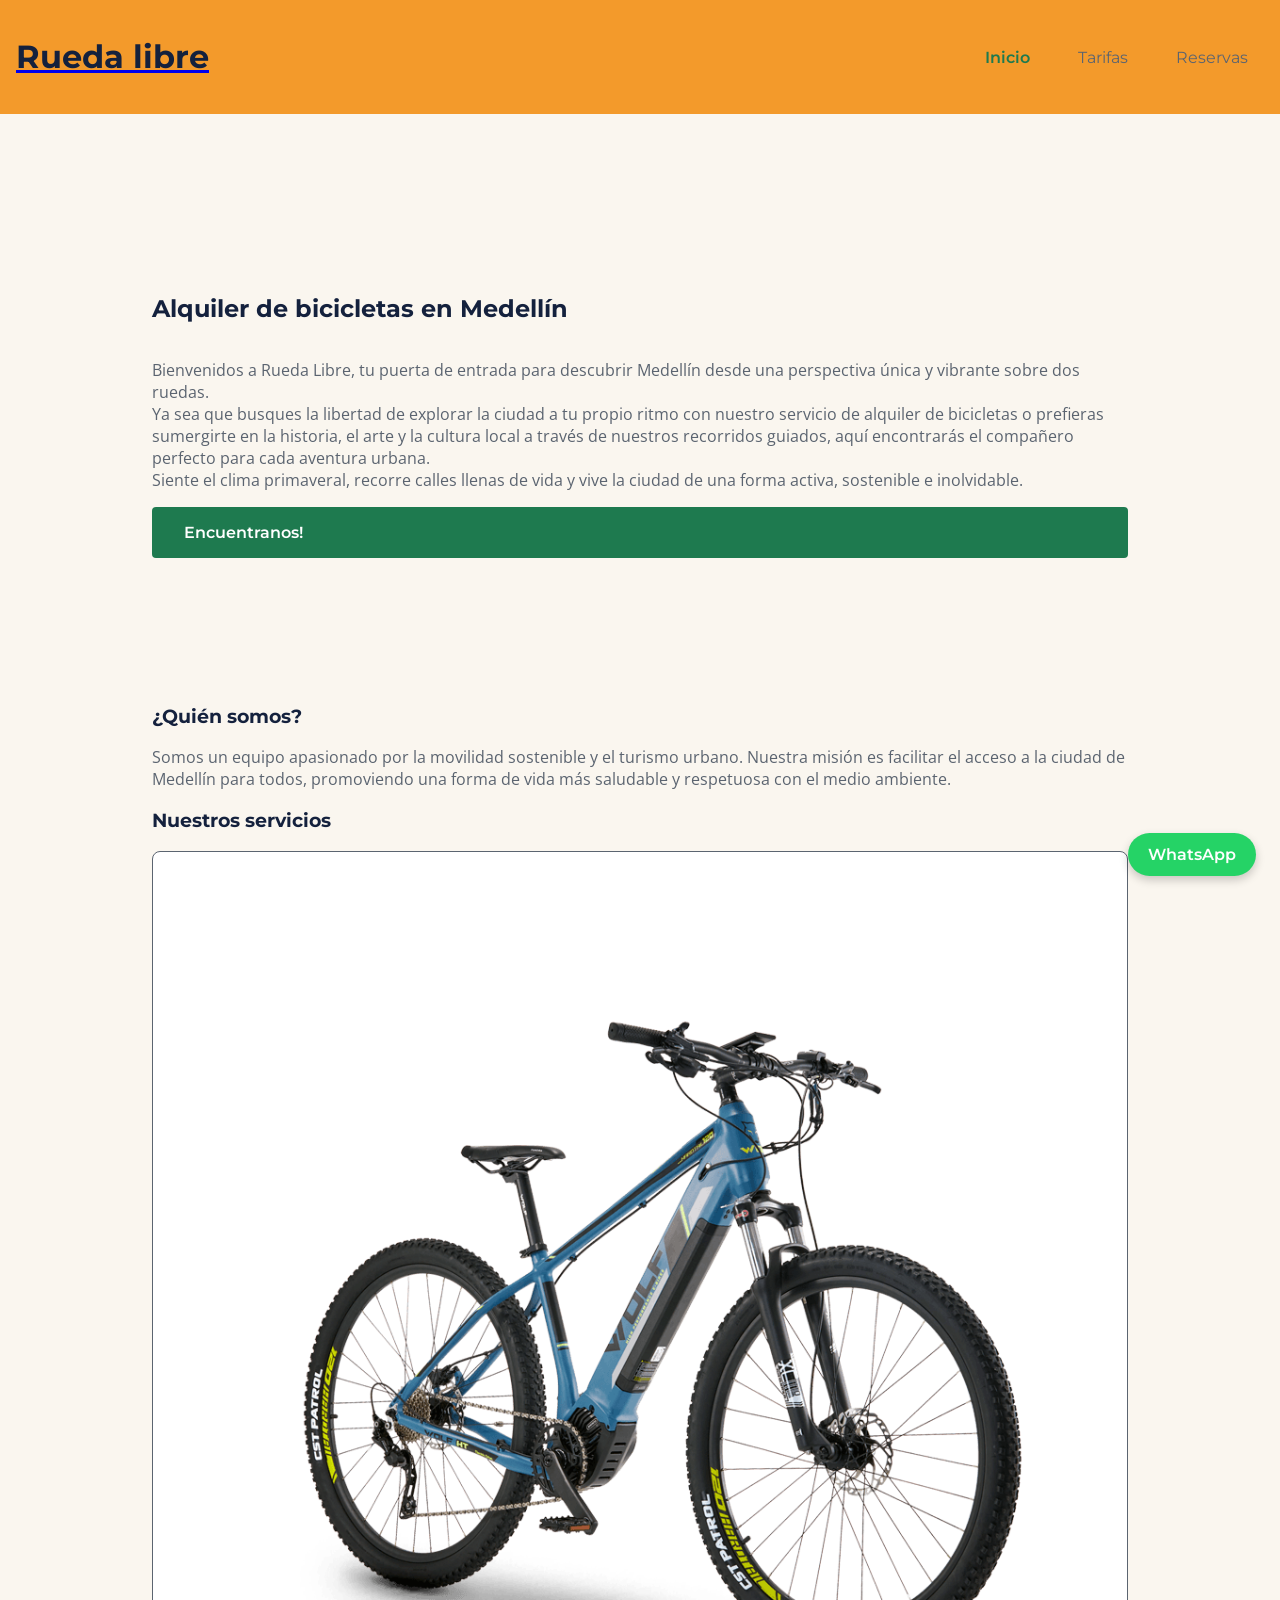
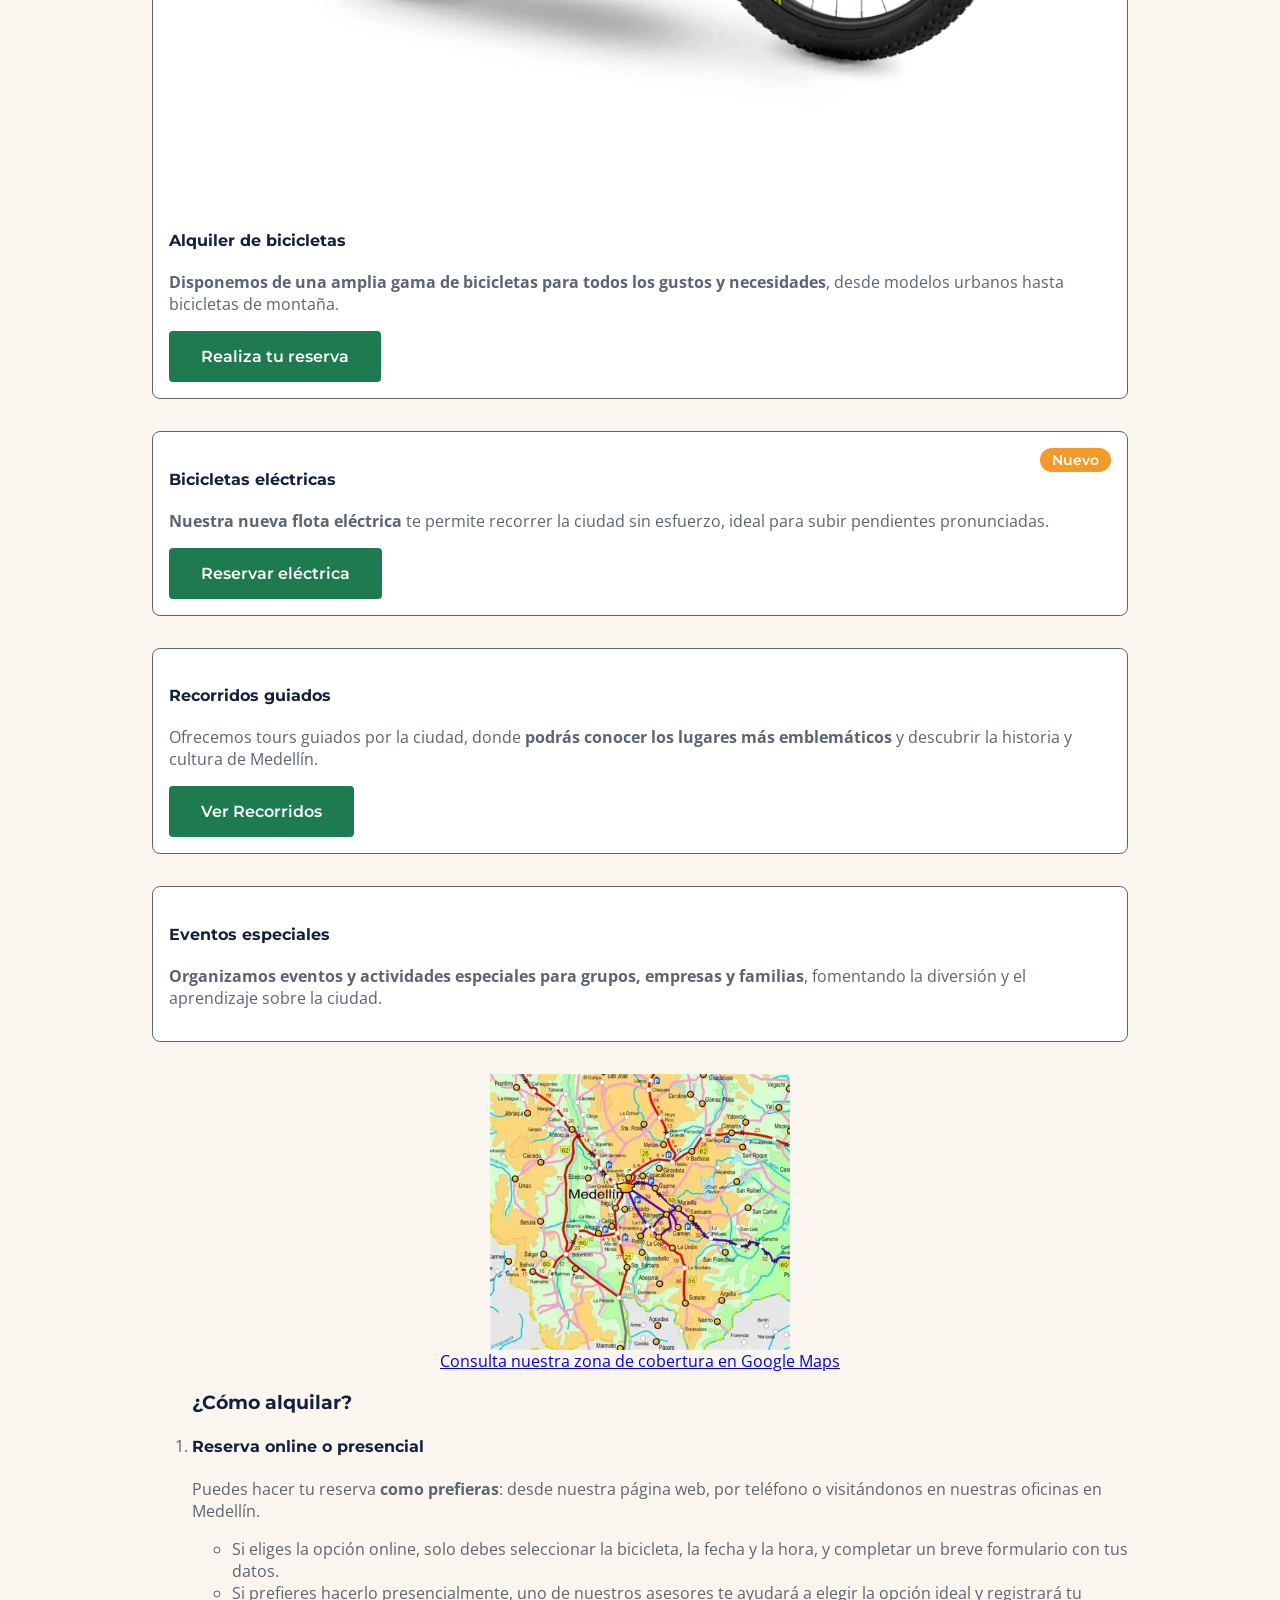
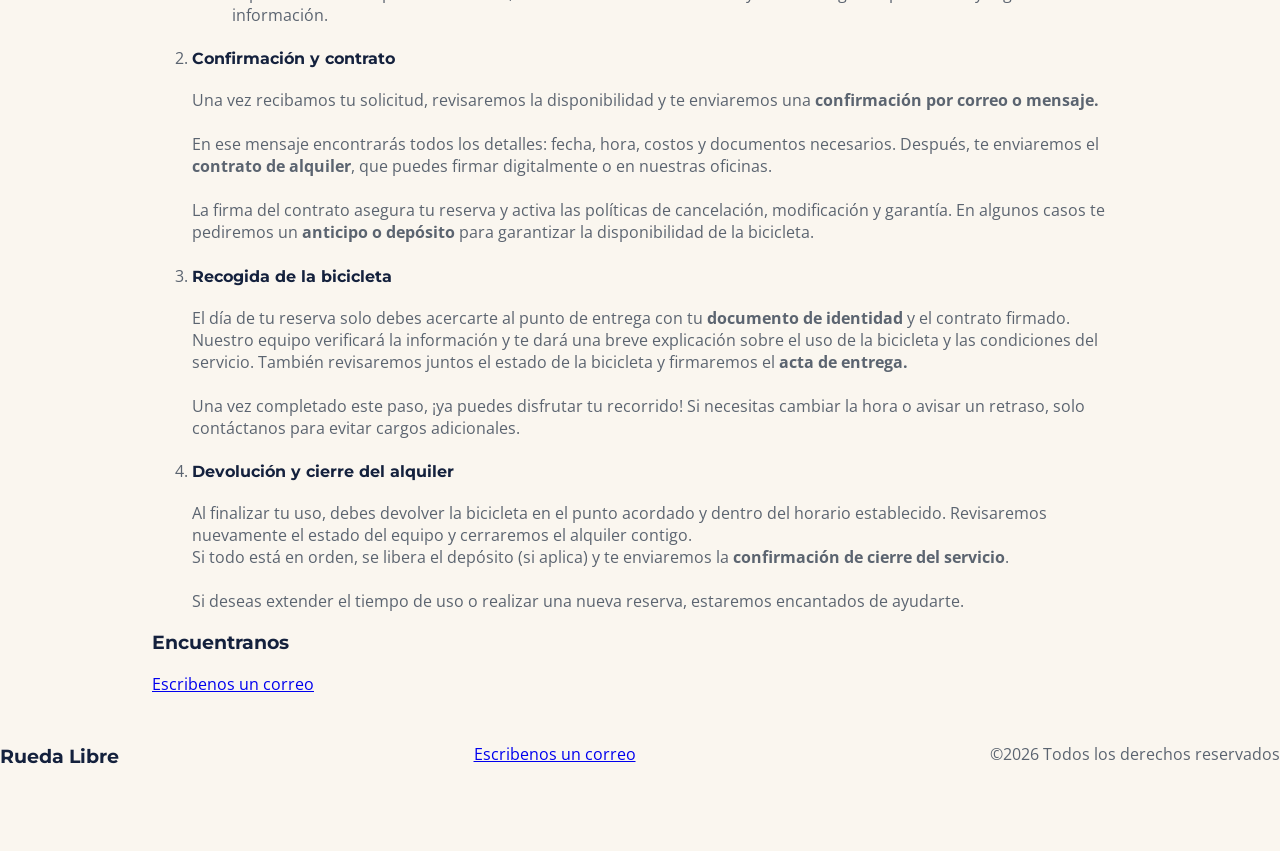
==== index.html @ f5201278 "Actualizaciones dia 1 semana 2" ====
<!DOCTYPE html>
<html lang="es">
<head>
    <meta charset="UTF-8">
    <meta name="viewport" content="width=device-width, initial-scale=1.0">
    <meta name="description" content="Alquiler de bicicletas y recorridos guiados por la ciudad de Medellín">
    <title>Rueda Libre | Alquiler de bicicletas en Medellín</title>
    <link rel="preconnect" href="https://fonts.googleapis.com">
    <link rel="preconnect" href="https://fonts.gstatic.com" crossorigin>
    <link href="https://fonts.googleapis.com/css2?family=Montserrat:ital,wght@0,100..900;1,100..900&family=Open+Sans:ital,wght@0,300..800;1,300..800&family=Roboto:ital,wght@0,100..900;1,100..900&display=swap" rel="stylesheet">   
    <link rel="stylesheet" href="css/styles.css">
</head>

<body>
    <header>
        <a href="index.html">
        <h1 class="titulo">Rueda libre</h1>
        </a>
        <nav>
            <ul id="menu">
                <li><a href="index.html" class="activo">Inicio</a></li>
                <li><a href=".\paginas\tarifas.html">Tarifas</a></li>
                <li><a href=".\paginas\reservas.html">Reservas</a></li>
            </ul>
        </nav>
        
    </header>

    <main>
        <section class="portada-inicio">
            
            <h2>Alquiler de bicicletas en Medellín</h2>
            
            <p>Bienvenidos a Rueda Libre, tu puerta de entrada para descubrir Medellín desde una perspectiva única y vibrante sobre dos ruedas. <br>Ya sea que busques la libertad de explorar la ciudad a tu propio ritmo con nuestro servicio de alquiler de bicicletas o prefieras sumergirte en la historia, el arte y la cultura local a través de nuestros recorridos guiados, aquí encontrarás el compañero perfecto para cada aventura urbana. <br> Siente el clima primaveral, recorre calles llenas de vida y vive la ciudad de una forma activa, sostenible e inolvidable.</p>
            
            <a href="#encuentranos" class="btn-accion">Encuentranos!</a>
        </section>
        
        <h3>¿Quién somos?</h3>
        <p>Somos un equipo apasionado por la movilidad sostenible y el turismo urbano. Nuestra misión es facilitar el acceso a la ciudad de Medellín para todos, promoviendo una forma de vida más saludable y respetuosa con el medio ambiente.</p>

        <section>
            <h3>Nuestros servicios</h3>        
            
            <div class="contenedor-servicios">
                <article class="tarjeta-servicio">
                    <img src=".\img\bicicleta.png" alt="Bicicleta urbana de Rueda Libre para alquiler">
                    <h4>Alquiler de bicicletas</h4>
                    <p><strong>Disponemos de una amplia gama de bicicletas para todos los gustos y necesidades</strong>, desde modelos urbanos hasta bicicletas de montaña.</p>
                    <a href="\paginas\reservas.html" class="btn-accion">Realiza tu reserva</a>
                </article>

                <article class="tarjeta-servicio">
                    <span class="etiqueta-nuevo">Nuevo</span>
                    <h4>Bicicletas eléctricas</h4>
                    <p><strong>Nuestra nueva flota eléctrica</strong> te permite recorrer la ciudad sin esfuerzo, ideal para subir pendientes pronunciadas.</p>
                    <a href="paginas/reservas.html" class="btn-accion">Reservar eléctrica</a>
                </article>

                <article class="tarjeta-servicio">
                    <h4>Recorridos guiados</h4>
                    <p>Ofrecemos tours guiados por la ciudad, donde <strong>podrás conocer los lugares más emblemáticos</strong> y descubrir la historia y cultura de Medellín.</p>
                    <a href=".\paginas\tarifas.html#recorridos" class="btn-accion">Ver Recorridos</a>
                </article>

                <article class="tarjeta-servicio">
                    <h4>Eventos especiales</h4>
                    <p><strong>Organizamos eventos y actividades especiales para grupos, empresas y familias</strong>, fomentando la diversión y el aprendizaje sobre la ciudad.</p>
                </article>
            </div>
        </section>

        <img src=".\img\OIP.webp" alt="Mapa de ruta de los recorridos en bicicleta por Medellín" style="display: block; margin: 0 auto; width: 300px;">
        
        <aside>
            <a href="https://www.google.com/maps/@6.2470823,-75.5644168,12.75z?entry=ttu&g_ep=EgoyMDI2MTAxOC4wIKXMDSoASAFQAw%3D%3D" style="display: block; width: fit-content; margin: 0 auto;" target="_blank">Consulta nuestra zona de cobertura en Google Maps</a>
        </aside>

        <ol>
            <article>
                <h3>¿Cómo alquilar?</h3>
                <li>
                    <h4>Reserva online o presencial</h4>
                    <p>Puedes hacer tu reserva <strong>como prefieras</strong>: desde nuestra página web, por teléfono o visitándonos en nuestras oficinas en Medellín.</p>
                    <ul>
                        <li>Si eliges la opción online, solo debes seleccionar la bicicleta, la fecha y la hora, y completar un breve formulario con tus datos.</li>
                        <li>Si prefieres hacerlo presencialmente, uno de nuestros asesores te ayudará a elegir la opción ideal y registrará tu información.</li>
                    </ul>
                </li>
                
                <li>
                    <h4>Confirmación y contrato</h4>
                    <p>Una vez recibamos tu solicitud, revisaremos la disponibilidad y te enviaremos una <strong>confirmación por correo o mensaje.</strong><br><br>
                    En ese mensaje encontrarás todos los detalles: fecha, hora, costos y documentos necesarios.
                    Después, te enviaremos el <strong>contrato de alquiler</strong>, que puedes firmar digitalmente o en nuestras oficinas.<br><br>
                    La firma del contrato asegura tu reserva y activa las políticas de cancelación, modificación y garantía. En algunos casos te pediremos un <strong>anticipo o depósito</strong> para garantizar la disponibilidad de la bicicleta.</p>
                </li>
                
                <li>
                    <h4>Recogida de la bicicleta</h4>
                    <p>El día de tu reserva solo debes acercarte al punto de entrega con tu <strong>documento de identidad</strong> y el contrato firmado. <br>
                    Nuestro equipo verificará la información y te dará una breve explicación sobre el uso de la bicicleta y las condiciones del servicio.
                    También revisaremos juntos el estado de la bicicleta y firmaremos el <strong>acta de entrega.</strong> <br> <br>
                    Una vez completado este paso, ¡ya puedes disfrutar tu recorrido!
                    Si necesitas cambiar la hora o avisar un retraso, solo contáctanos para evitar cargos adicionales.</p>
                </li>
                
                <li>
                    <h4>Devolución y cierre del alquiler</h4>
                    <p>Al finalizar tu uso, debes devolver la bicicleta en el punto acordado y dentro del horario establecido.
                    Revisaremos nuevamente el estado del equipo y cerraremos el alquiler contigo. <br>
                    Si todo está en orden, se libera el depósito (si aplica) y te enviaremos la <strong>confirmación de cierre del servicio</strong>. <br> <br>
                    Si deseas extender el tiempo de uso o realizar una nueva reserva, estaremos encantados de ayudarte.</p>
                </li>
            </article>
        </ol>

        <h3 id="encuentranos">Encuentranos</h3>
        <a href="mailto:proyectosriwi@gmail.com">Escribenos un correo</a>
    </main>

    <footer>
        <h3>Rueda Libre</h3>
        <p><a href="mailto:proyectosriwi@gmail.com">Escribenos un correo</a></p>
        <p>&copy2026 Todos los derechos reservados</p>
    </footer>

    
    <a href="https://wa.me/573000000000" class="flotante-whatsapp" target="_blank" rel="noopener noreferrer">WhatsApp</a>
</body>
</html>
---- css/styles.css ----
@import url('https://fonts.googleapis.com/css2?family=Montserrat:ital,wght@0,100..900;1,100..900&family=Open+Sans:ital,wght@0,300..800;1,300..800&family=Roboto:ital,wght@0,100..900;1,100..900&display=swap');

*,
*::before,
*::after {
  box-sizing: border-box;
}

:root {
  --color-crema: #FAF6EF;
  --color-azul-noche: #14213D;
  --color-gris-asfalto: #5B6470;
  --color-verde-ruta: #1E7A4F;
  --color-blanco: #FFFFFF;
  --color-naranja-pedal: #F39A2B;
  --font-titulos: 'Montserrat', sans-serif;
  --font-texto: 'Open Sans', sans-serif;
  --font-alternativa: 'Roboto', sans-serif;
  --espaciado-sm: 0.5rem;
  --espaciado-md: 1rem;
  --espaciado-lg: 2rem;
}

body {
  font-family: var(--font-texto);
  color: var(--color-gris-asfalto);
  background-color: var(--color-crema);
  margin: 0;
  padding: 0;
  position: relative;
  padding-bottom: 4rem;
}

header {
  display: flex;
  flex-direction: row;
  align-items: center;
  justify-content: space-between;
  background-color: var(--color-naranja-pedal);
  padding: var(--espaciado-md);
}

.titulo{
  text-decoration: none;
}

header img {
  display: block;
  margin: var(--espaciado-md) auto 0 auto;
  width: 300px;
  max-width: 100%;
  height: auto;
}

h1, h2, h3, h4, h5, h6 {
  font-family: var(--font-titulos);
  color: var(--color-azul-noche);
}

#menu {
  list-style: none;
  display: flex;
  gap: var(--espaciado-md);
  padding: 0;
  margin: 0;
  justify-content: space-between;
  flex-wrap: wrap;
}

#menu a { 
  color: var(--color-gris-asfalto); 
  text-decoration: none;
  font-family: var(--font-titulos);
  padding: var(--espaciado-sm) var(--espaciado-md);
  transition: background-color 0.3s ease, color 0.3s ease;
}

#menu a.activo { 
  color: var(--color-verde-ruta); 
  font-weight: 600; 
}

#menu a:hover,
#menu a:focus {
  color: var(--color-azul-noche);
  background-color: var(--color-crema);
  outline: none;
  border-radius: 4px;
}

main {
  max-width: 65rem;
  margin: 0 auto;
  padding: var(--espaciado-lg);
  min-height: 80vh;
}

.portada-inicio {
  min-height: 60vh;
  display: flex;
  flex-direction: column;
  justify-content: center;
}

.tarjeta-servicio {
  background-color: var(--color-blanco);
  border: 1px solid var(--color-gris-asfalto);
  border-radius: 8px;
  padding: var(--espaciado-md);
  margin-bottom: var(--espaciado-lg);
  position: relative;
}

.tarjeta-servicio img {
  width: 100%;
  height: auto;
  display: block;
  border-radius: 4px;
  margin-bottom: var(--espaciado-sm);
}

.etiqueta-nuevo {
  position: absolute;
  top: 1rem;
  right: 1rem;
  background-color: var(--color-naranja-pedal);
  color: var(--color-blanco);
  font-family: var(--font-titulos);
  font-size: 0.85rem;
  font-weight: 600;
  padding: 0.25rem 0.75rem;
  border-radius: 20px;
}

table {
  width: 100%;
  border-collapse: collapse;
  margin-bottom: var(--espaciado-lg);
  background-color: var(--color-blanco);
}

th, td {
  padding: var(--espaciado-md);
  border: 1px solid var(--color-gris-asfalto);
  text-align: left;
}

th {
  background-color: var(--color-azul-noche);
  color: var(--color-blanco);
  font-family: var(--font-titulos);
}

form {
  background-color: var(--color-blanco);
  padding: var(--espaciado-lg);
  border-radius: 8px;
  border: 1px solid var(--color-gris-asfalto);
  max-width: 45rem;
  margin: 0 auto var(--espaciado-lg) auto;
}

fieldset {
  border: 1px solid var(--color-gris-asfalto);
  border-radius: 6px;
  padding: var(--espaciado-md);
  margin-bottom: var(--espaciado-md);
}

legend {
  font-family: var(--font-titulos);
  font-weight: 600;
  color: var(--color-azul-noche);
  padding: 0 var(--espaciado-sm);
}

label {
  display: block;
  margin-bottom: var(--espaciado-sm);
  font-weight: 600;
  color: var(--color-azul-noche);
}

input[type="text"],
input[type="number"],
input[type="email"],
input[type="tel"],
input[type="date"],
select,
textarea {
  display: block;
  width: 100%;
  padding: var(--espaciado-sm);
  margin-bottom: var(--espaciado-md);
  border: 1px solid var(--color-gris-asfalto);
  border-radius: 4px;
  font-family: var(--font-texto);
}

input[type="checkbox"] {
  display: inline-block;
  margin-right: var(--espaciado-sm);
}

.btn-accion,
button[type="submit"] {
  display: inline-block;
  background-color: var(--color-verde-ruta);
  color: var(--color-blanco);
  font-family: var(--font-titulos);
  font-weight: 600;
  padding: var(--espaciado-md) var(--espaciado-lg);
  text-decoration: none;
  border-radius: 4px;
  border: none;
  cursor: pointer;
  transition: background-color 0.3s ease;
}

.btn-accion:hover,
.btn-accion:focus,
button[type="submit"]:hover,
button[type="submit"]:focus {
  background-color: var(--color-azul-noche);
  color: var(--color-blanco);
  outline: none;
}

input:focus,
textarea:focus,
select:focus {
  outline: 3px solid var(--color-verde-ruta);
  outline-offset: 2px;
}

.flotante-whatsapp {
  position: fixed;
  bottom: 1.5rem;
  right: 1.5rem;
  background-color: #25D366;
  color: var(--color-blanco);
  font-family: var(--font-titulos);
  font-weight: 600;
  padding: 0.75rem 1.25rem;
  border-radius: 50px;
  text-decoration: none;
  box-shadow: 0 4px 10px rgba(0, 0, 0, 0.2);
  z-index: 1000;
  transition: background-color 0.3s ease;
}

.flotante-whatsapp:hover,
.flotante-whatsapp:focus {
  background-color: #1EBE5D;
  outline: 3px solid var(--color-azul-noche);
  outline-offset: 2px;
}
footer {
  display: flex;
  justify-content: space-between;
  align-items: flex-start;
}
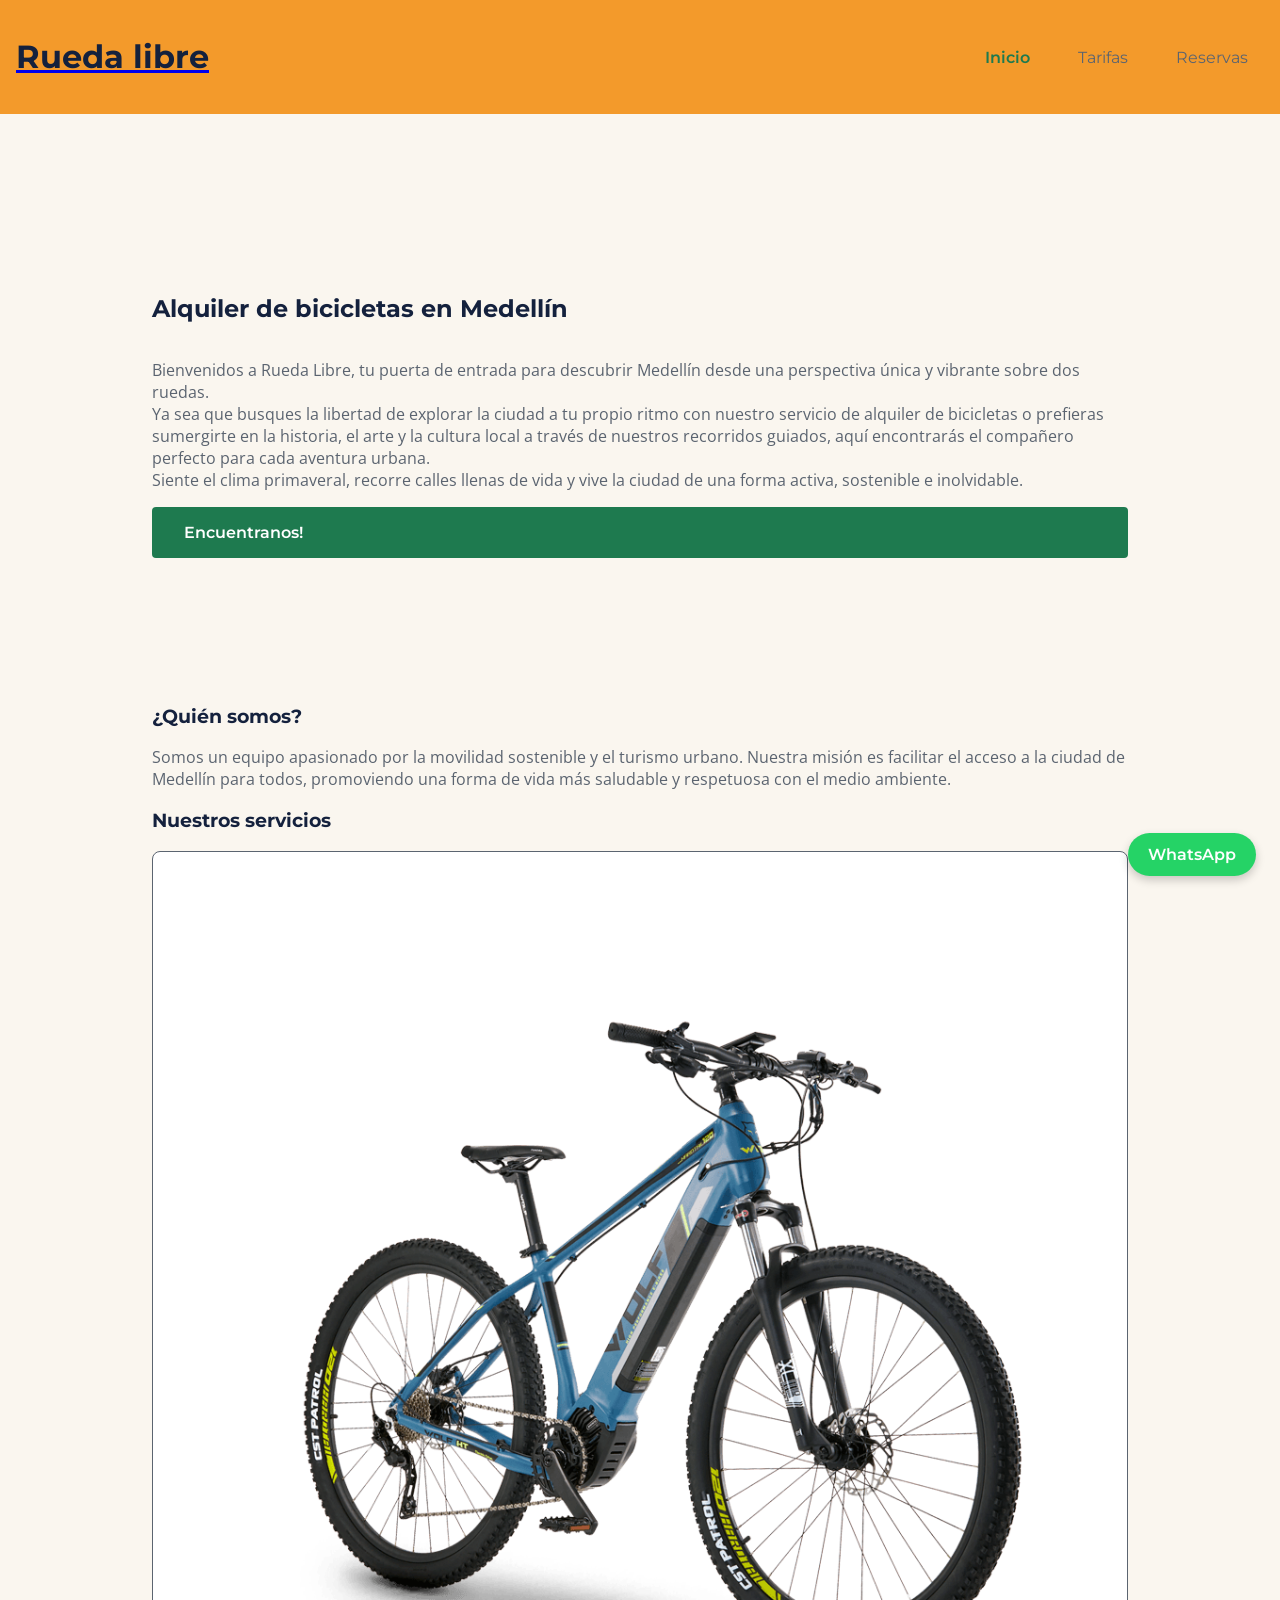
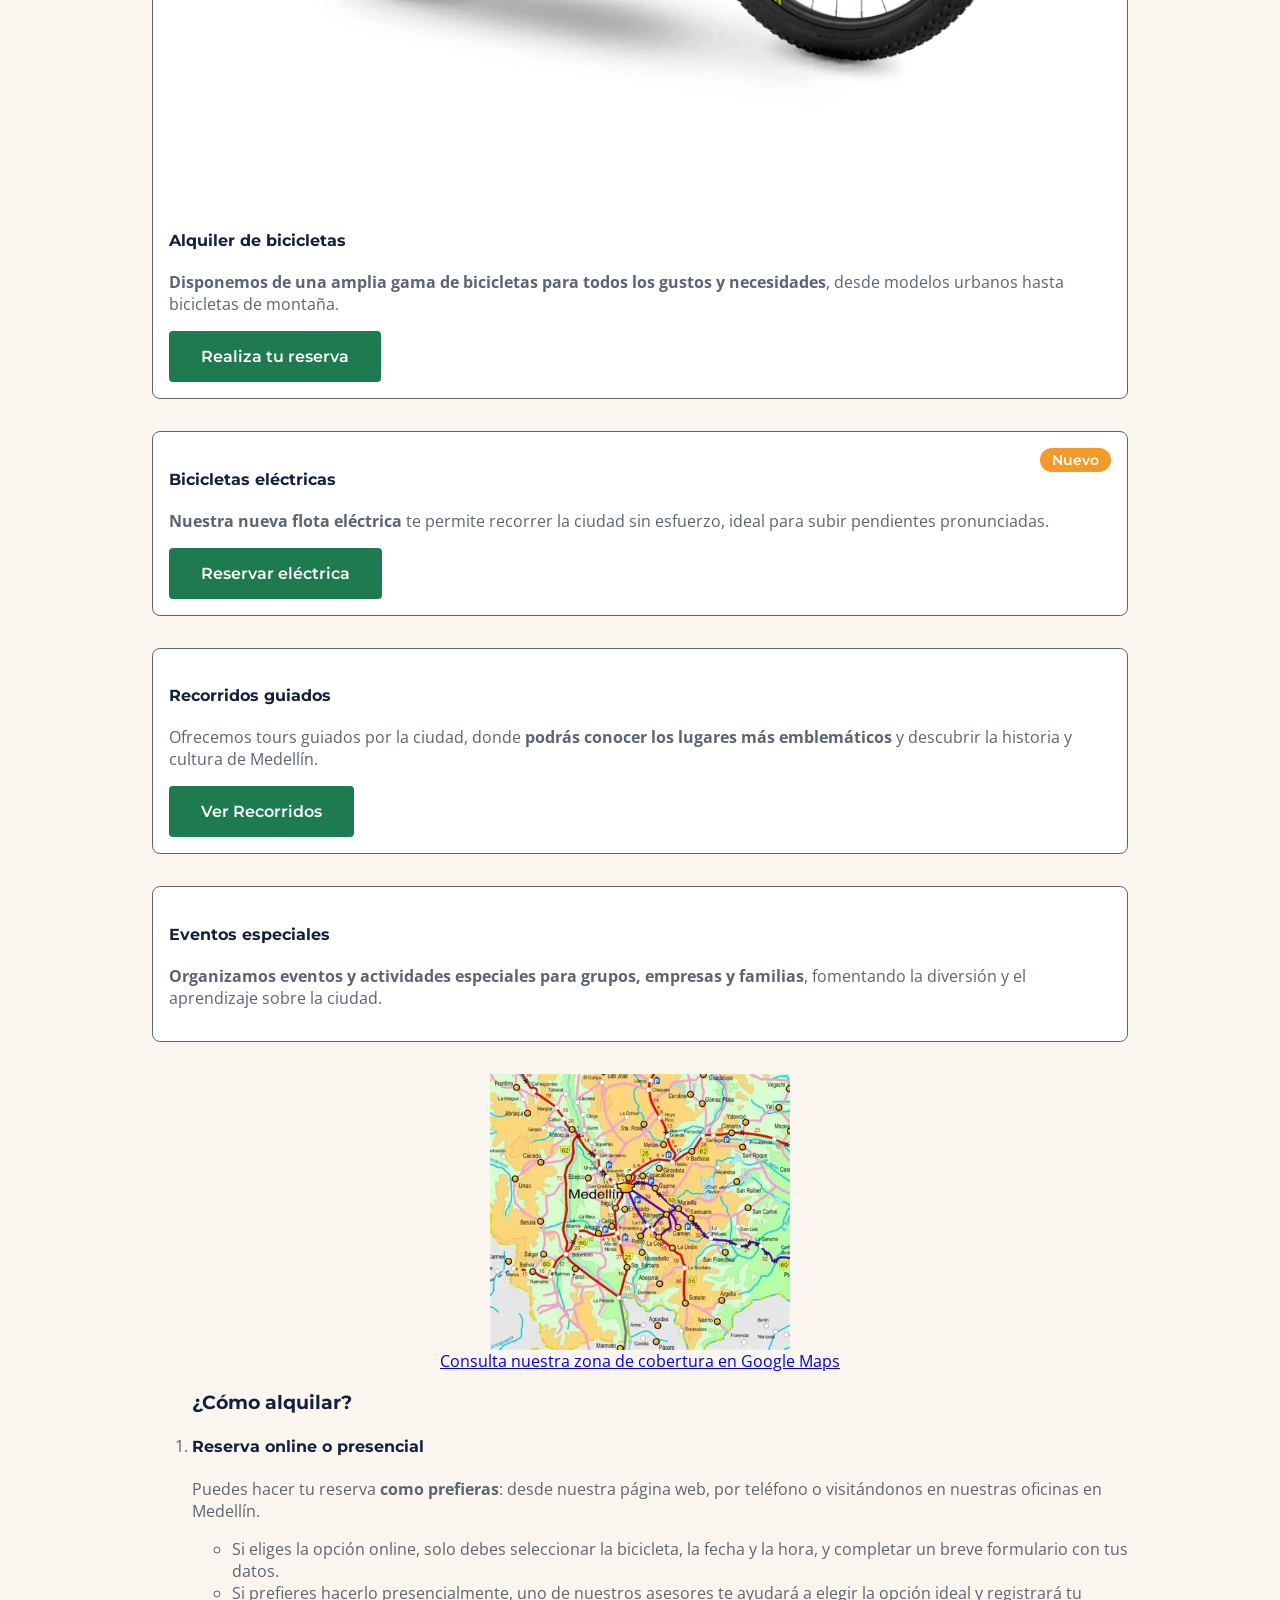
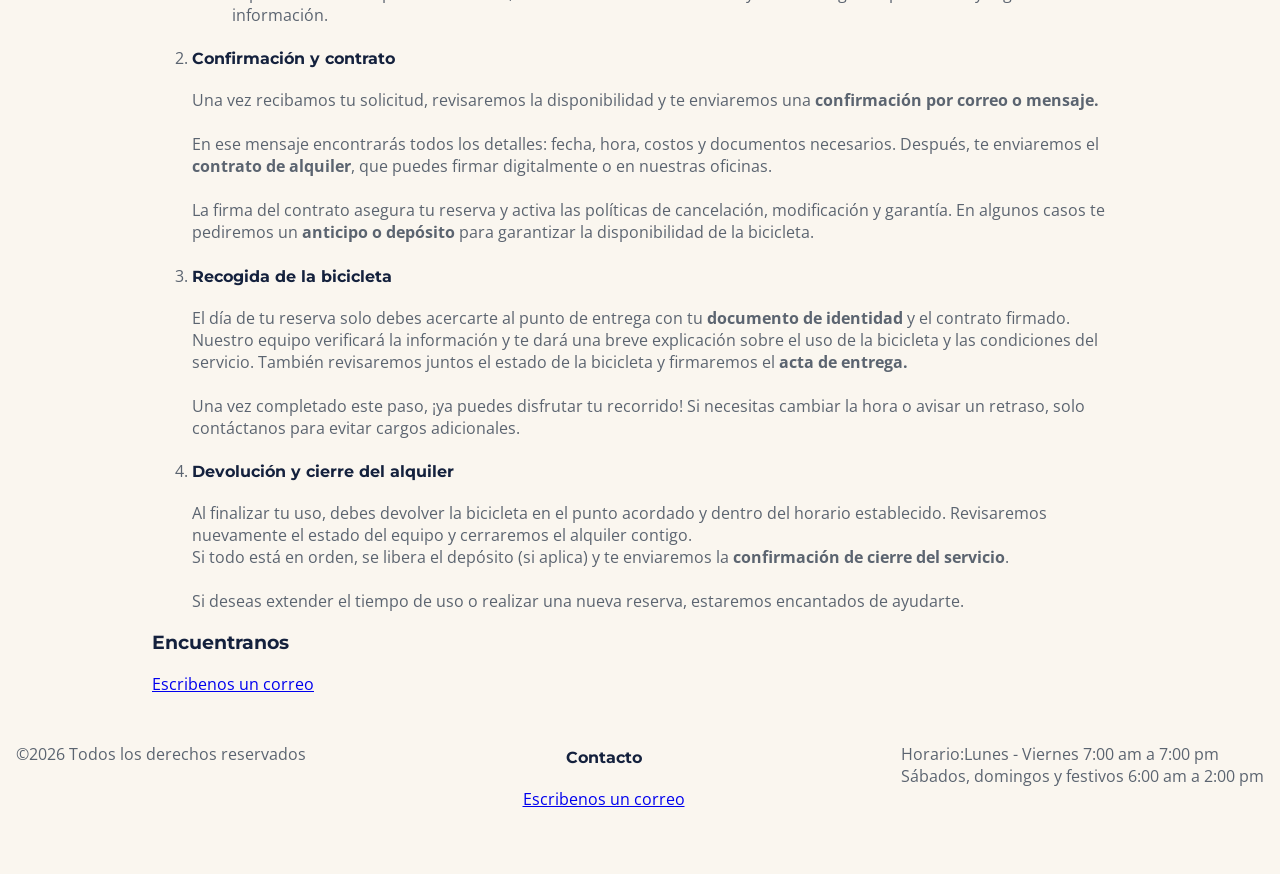
==== commit f5600251: "feat(repo): Cambios en el menu y header, se ajustan al tamaño de pantalla en resoluciones pequeñas, " ====
--- a/index.html
+++ b/index.html
@@ -120,9 +120,16 @@
     </main>
 
     <footer>
-        <h3>Rueda Libre</h3>
-        <p><a href="mailto:proyectosriwi@gmail.com">Escribenos un correo</a></p>
         <p>&copy2026 Todos los derechos reservados</p>
+        <div class="contacto">
+           <h4>Contacto</h4>
+        <a href="mailto:proyectosriwi@gmail.com">Escribenos un correo</a>
+        </div>
+        <p> Horario:Lunes - Viernes
+            7:00 am a 7:00 pm <br>
+            Sábados, domingos y festivos
+            6:00 am a 2:00 pm
+        </p>
     </footer>
 
     
--- a/css/styles.css
+++ b/css/styles.css
@@ -33,11 +33,11 @@
 
 header {
   display: flex;
-  flex-direction: row;
   align-items: center;
   justify-content: space-between;
   background-color: var(--color-naranja-pedal);
   padding: var(--espaciado-md);
+  flex-wrap: wrap;
 }
 
 .titulo{
@@ -62,9 +62,9 @@
   display: flex;
   gap: var(--espaciado-md);
   padding: 0;
-  margin: 0;
-  justify-content: space-between;
+  margin: 0; 
   flex-wrap: wrap;
+  align-items: center;
 }
 
 #menu a { 
@@ -259,4 +259,33 @@
   display: flex;
   justify-content: space-between;
   align-items: flex-start;
-}+  padding-left: var(--espaciado-md);
+  padding-right: var(--espaciado-md);
+}
+
+@media (max-width: 576px) {
+  header {
+    flex-direction: column;   
+    justify-content: center;   
+    text-align: center;       
+    gap: var(--espaciado-md); 
+    padding-left: var(--espaciado-md);
+    padding-right: var(--espaciado-md);
+  }
+
+  #menu {
+    justify-content: center; 
+    flex-direction: column; 
+    align-items: center;
+    gap: 10px;             
+    width: 100%;   
+  }
+}
+
+.contacto {
+  display: flex;
+  align-items: center;
+  flex-direction: column;
+  
+}
+
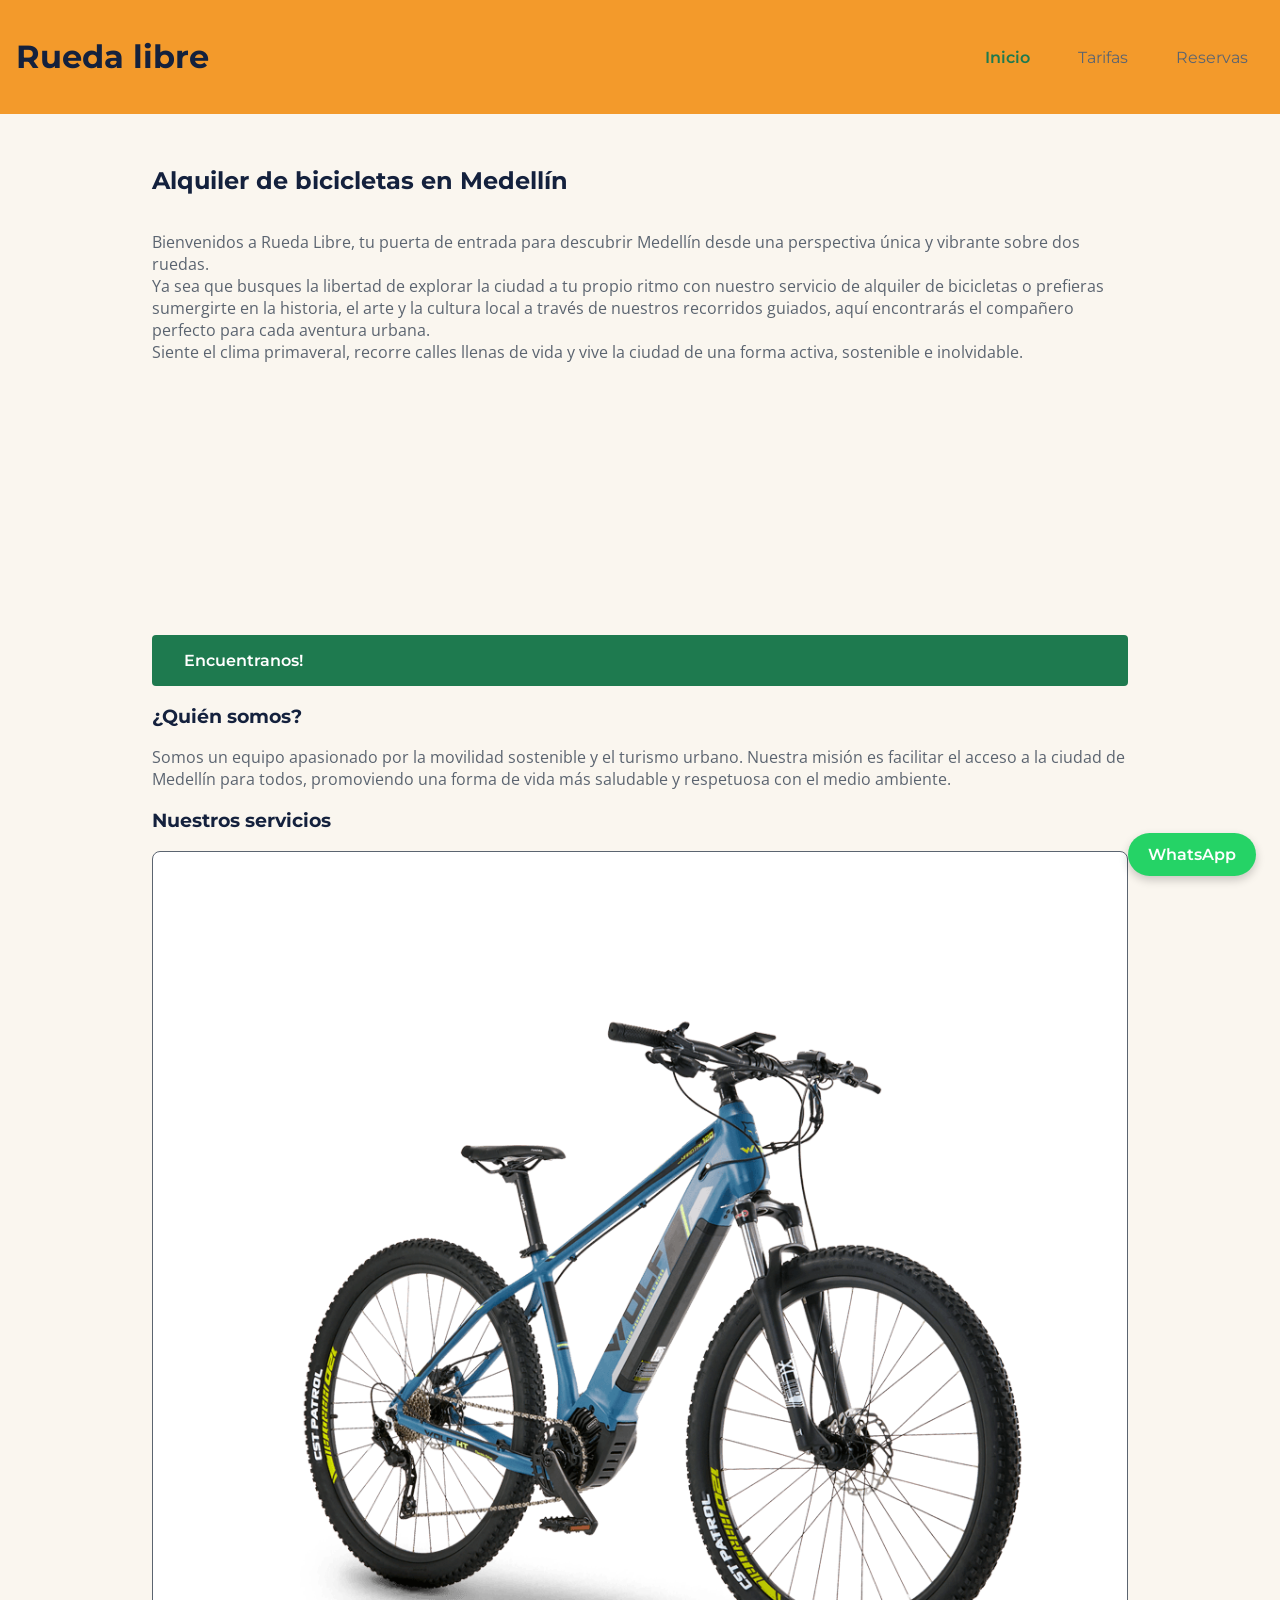
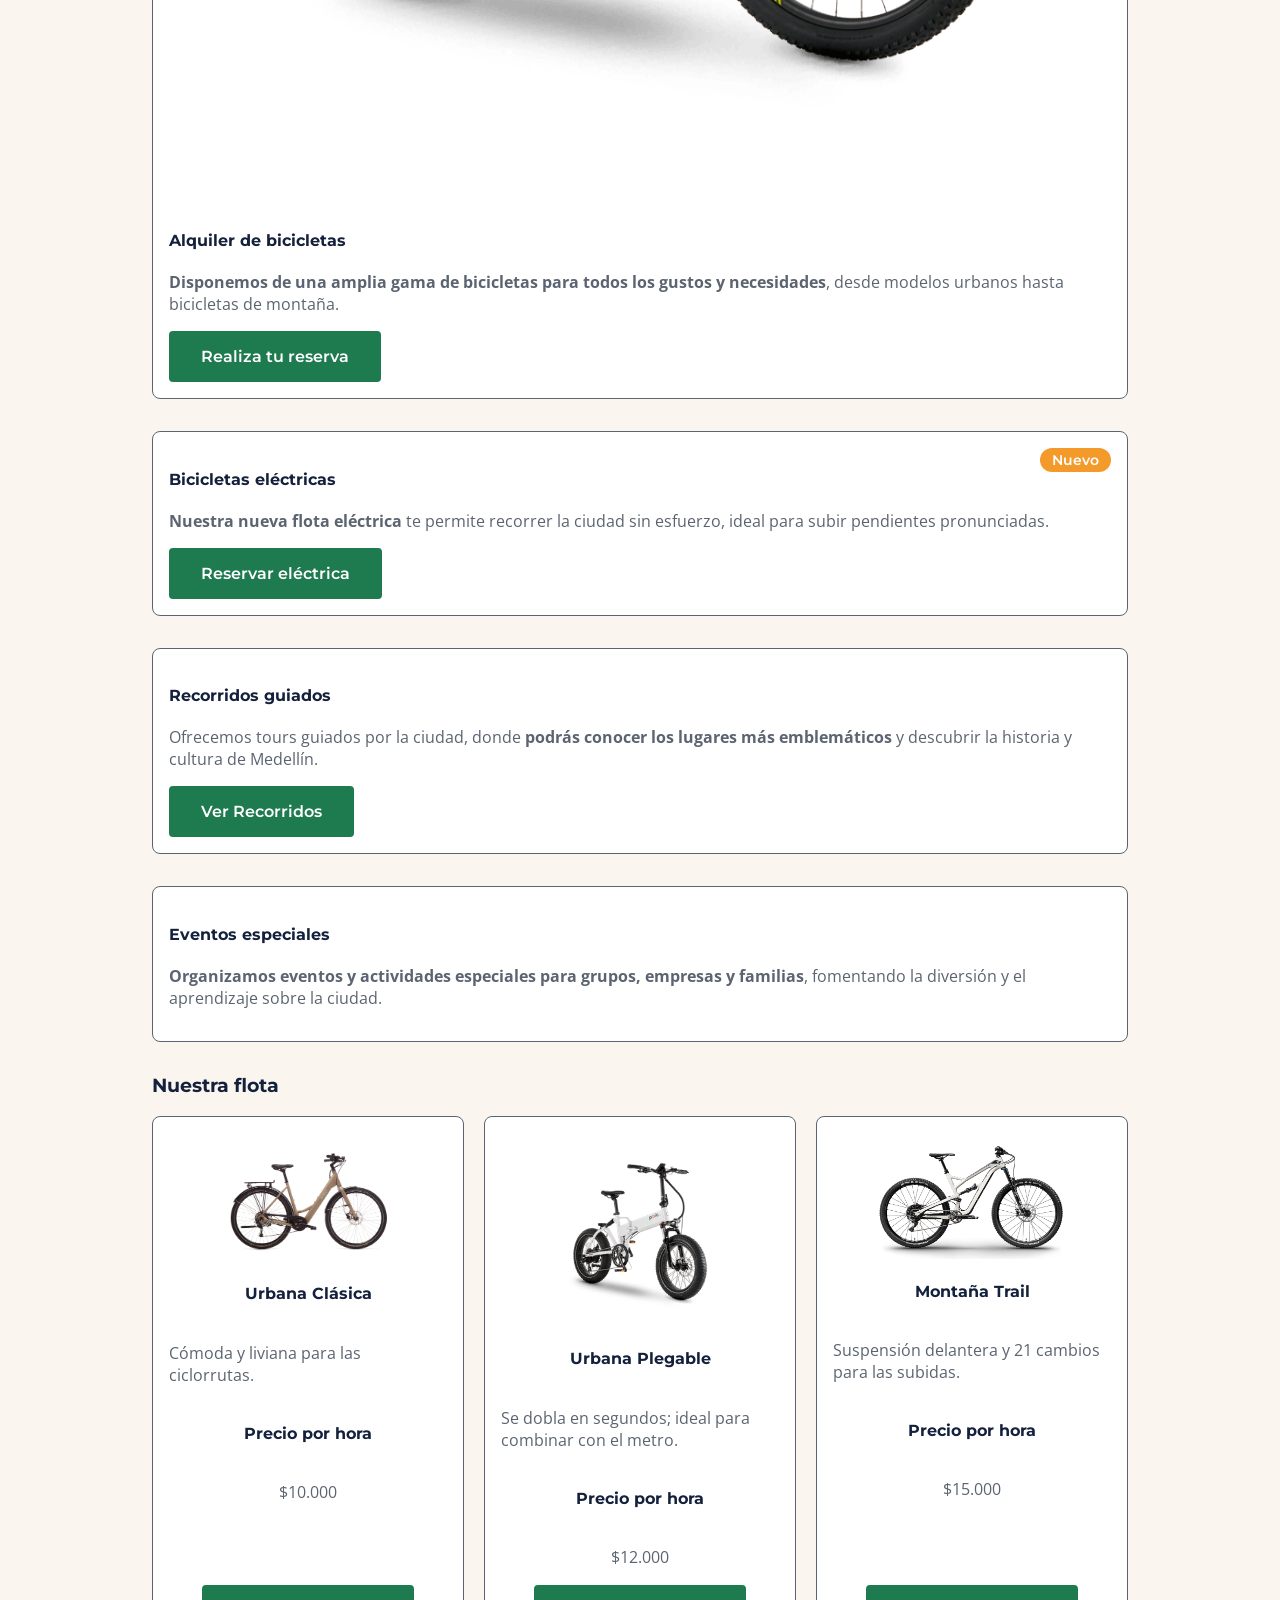
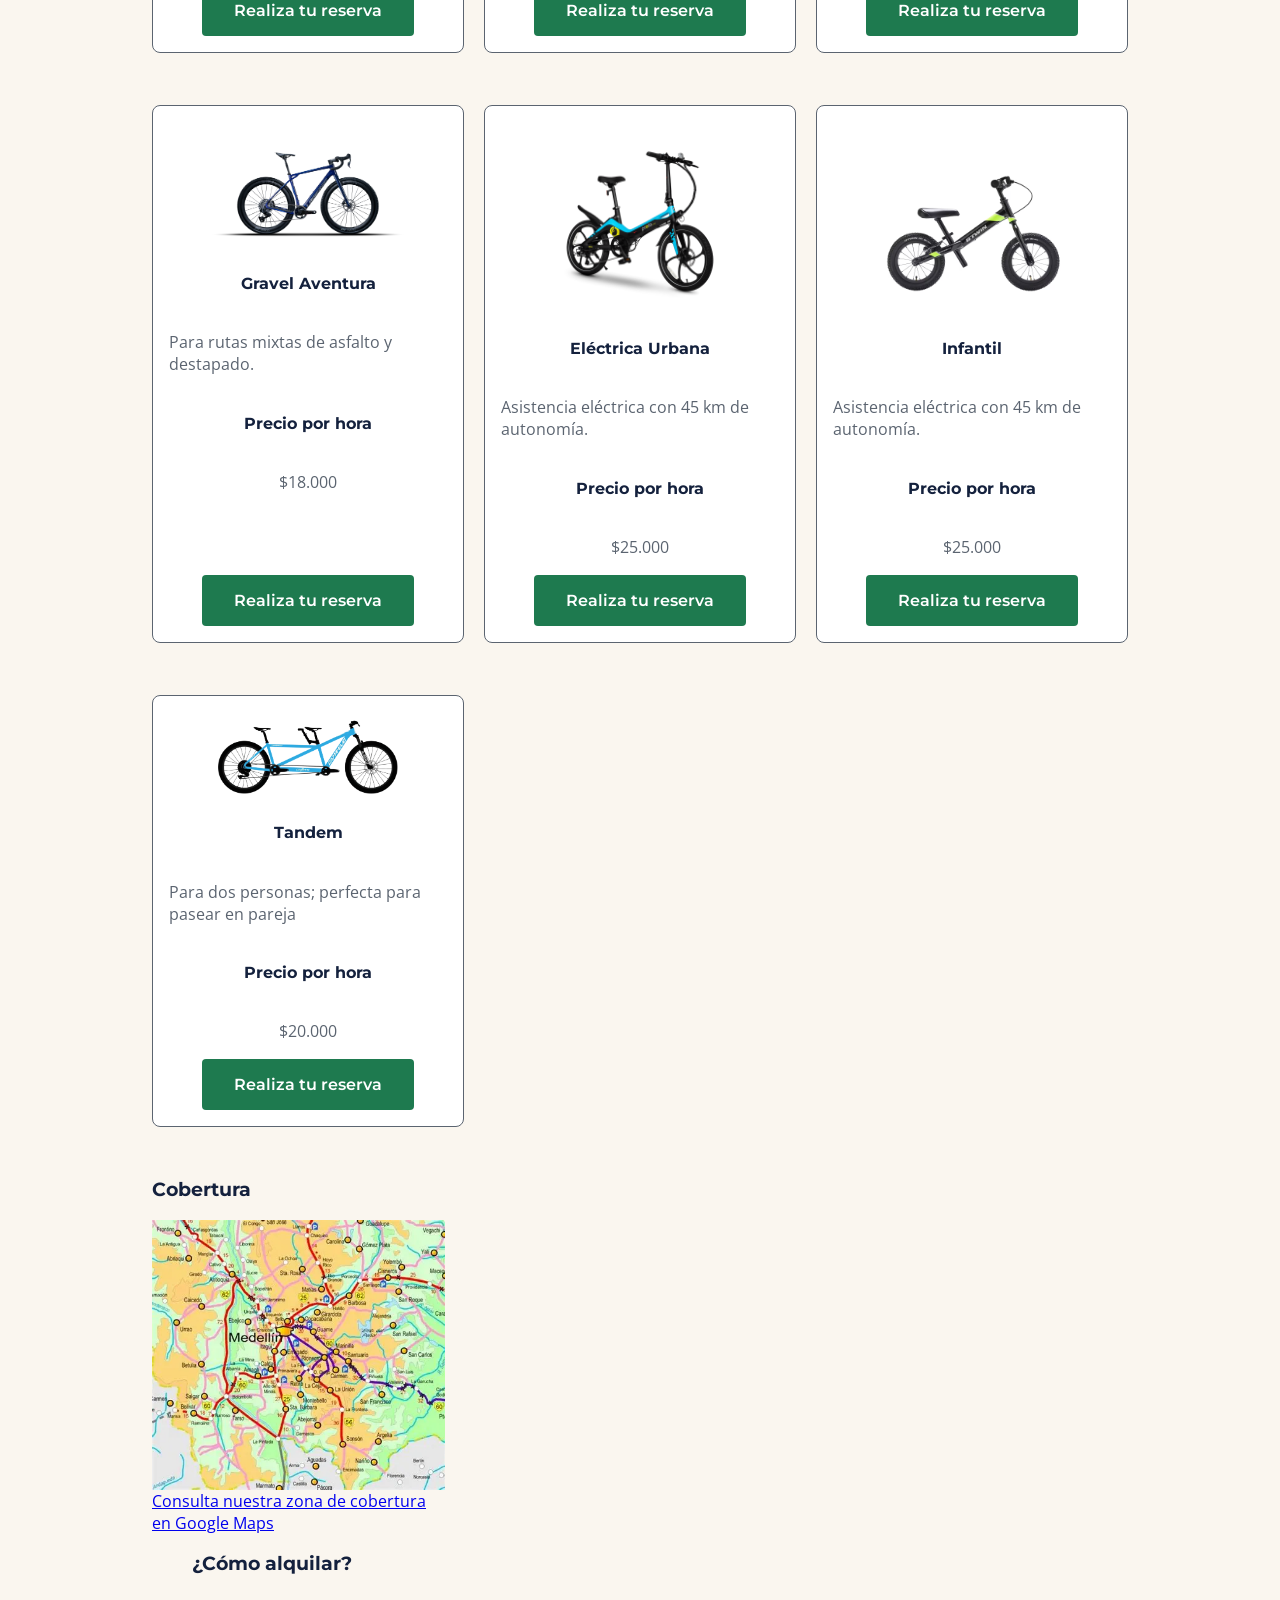
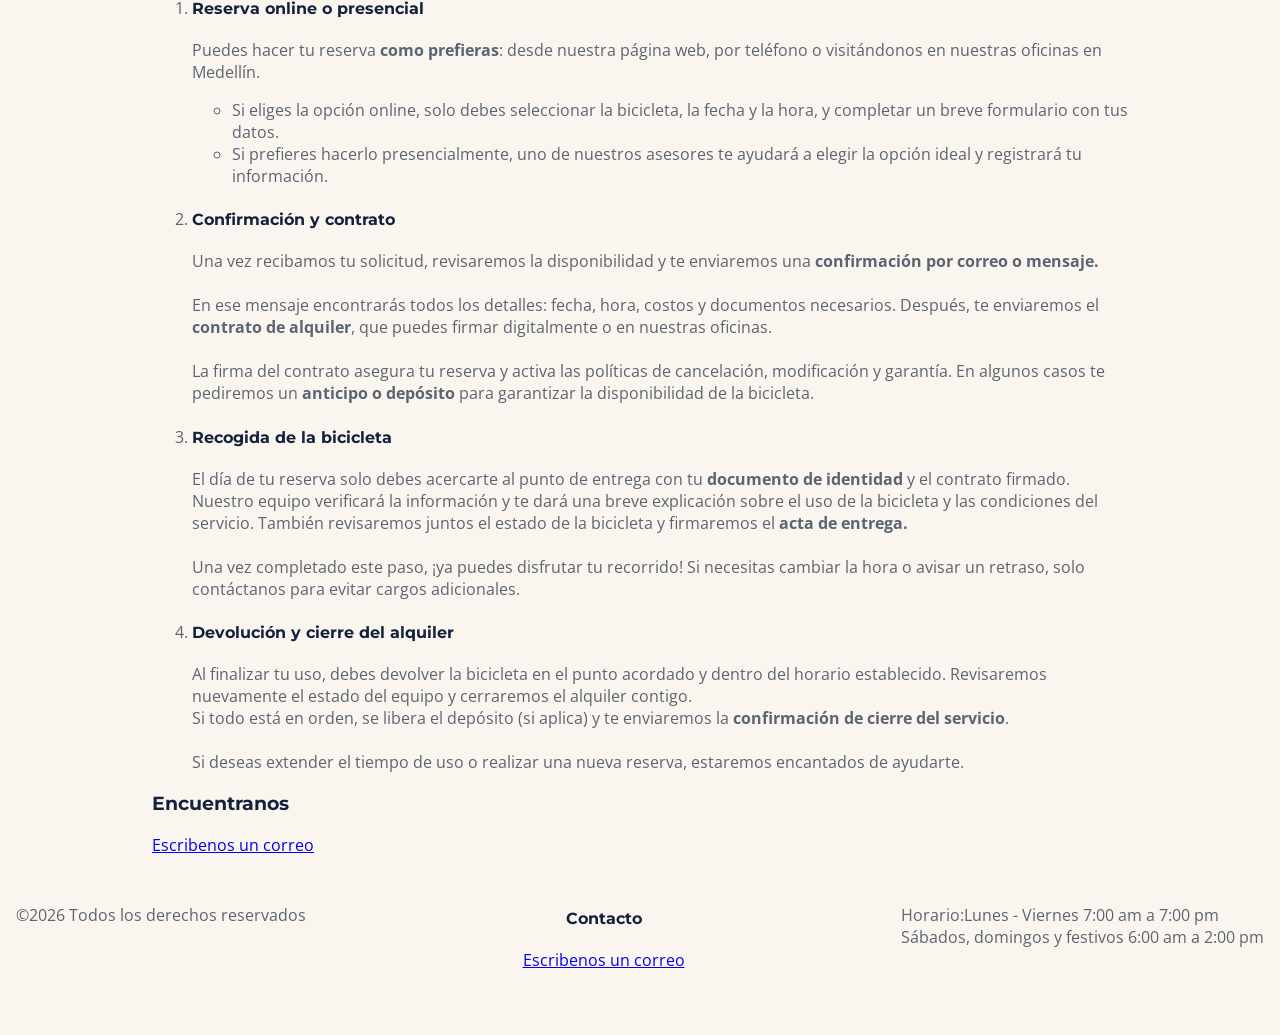
==== commit 60a01356: "feat(repo): Agregué nueva seccion llamada: Nuestra flota y creé en ella una cuadricula grid. Reporte" ====
--- a/index.html
+++ b/index.html
@@ -13,8 +13,8 @@
 
 <body>
     <header>
-        <a href="index.html">
-        <h1 class="titulo">Rueda libre</h1>
+        <a href="index.html" class="titulo">
+        <h1 >Rueda libre</h1>
         </a>
         <nav>
             <ul id="menu">
@@ -69,11 +69,78 @@
                 </article>
             </div>
         </section>
-
-        <img src=".\img\OIP.webp" alt="Mapa de ruta de los recorridos en bicicleta por Medellín" style="display: block; margin: 0 auto; width: 300px;">
-        
-        <aside>
-            <a href="https://www.google.com/maps/@6.2470823,-75.5644168,12.75z?entry=ttu&g_ep=EgoyMDI2MTAxOC4wIKXMDSoASAFQAw%3D%3D" style="display: block; width: fit-content; margin: 0 auto;" target="_blank">Consulta nuestra zona de cobertura en Google Maps</a>
+        <section class="seccion-flota">
+            <h3>Nuestra flota</h3>
+            <div class="grid-flota">
+                <article class="tarjeta-nuestra-flota">     
+                    <img src="..\img\urbana-clasica.png" alt="Bicicleta tipo urbana clasica para arrendar" class="imagen-nuestra-flota">
+                    <h4>Urbana Clásica</h4>
+                    <p>Cómoda y liviana para las ciclorrutas.</p>
+                    <h4>Precio por hora</h4>
+                    <p>$10.000</p>
+                    <a href="\paginas\reservas.html" class="btn-accion">Realiza tu reserva</a>
+                </article>
+                <article class="tarjeta-nuestra-flota">     
+                    <img src="..\img\plegable.png" alt="Bicicleta tipo plegable para arrendar" class="imagen-nuestra-flota">
+                    <h4>Urbana Plegable</h4>
+                    <p>Se dobla en segundos; ideal para combinar con el metro.</p>
+                    <h4>Precio por hora</h4>
+                    <p>$12.000</p>
+                    <a href="\paginas\reservas.html" class="btn-accion">Realiza tu reserva</a>
+                </article>
+                <article class="tarjeta-nuestra-flota">     
+                    <img src="..\img\trail.avif" alt="Bicicleta tipo montaña trail para arrendar" class="imagen-nuestra-flota">
+                    <h4>Montaña Trail</h4>
+                    <p>Suspensión delantera y 21 cambios para las subidas.</p>
+                    <h4>Precio por hora</h4>
+                    <p>$15.000</p>
+                    <a href="\paginas\reservas.html" class="btn-accion">Realiza tu reserva</a>
+                </article>
+                <article class="tarjeta-nuestra-flota">     
+                    <img src="..\img\gravel.webp" alt="Bicicleta tipo Gravel Aventura para arrendar" class="imagen-nuestra-flota">
+                    <h4>Gravel Aventura</h4>
+                    <p>Para rutas mixtas de asfalto y destapado.</p>
+                    <h4>Precio por hora</h4>
+                    <p>$18.000</p>
+                    <a href="\paginas\reservas.html" class="btn-accion">Realiza tu reserva</a>
+                </article>
+                <article class="tarjeta-nuestra-flota">     
+                    <img src="..\img\electrica.png" alt="Bicicleta tipo Eléctrica Urbana para arrendar" class="imagen-nuestra-flota">
+                    <h4>Eléctrica Urbana</h4>
+                    <p>Asistencia eléctrica con 45 km de autonomía.</p>
+                    <h4>Precio por hora</h4>
+                    <p>$25.000</p>
+                    <a href="\paginas\reservas.html" class="btn-accion">Realiza tu reserva</a>
+                </article>
+                <article class="tarjeta-nuestra-flota">     
+                    <img src="..\img\infantil.avif" alt="Bicicleta tipo Infantil para arrendar" class="imagen-nuestra-flota">
+                    <h4>Infantil</h4>
+                    <p>Asistencia eléctrica con 45 km de autonomía.</p>
+                    <h4>Precio por hora</h4>
+                    <p>$25.000</p>
+                    <a href="\paginas\reservas.html" class="btn-accion">Realiza tu reserva</a>
+                </article>
+                </article>
+                <article class="tarjeta-nuestra-flota">     
+                    <img src="..\img\tandem.webp" alt="Bicicleta tipo Tándem para arrendar" class="imagen-nuestra-flota">
+                    <h4>Tandem</h4>
+                    <p>Para dos personas; perfecta para pasear en pareja</p>
+                    <h4>Precio por hora</h4>
+                    <p>$20.000</p>
+                    <a href="\paginas\reservas.html" class="btn-accion">Realiza tu reserva</a>
+                </article>
+
+            </div>
+
+
+        </section>
+
+        
+        
+        <aside class="cobertura">
+            <h3>Cobertura</h3>
+            <img src=".\img\OIP.webp" alt="Mapa de ruta de los recorridos en bicicleta por Medellín" class="imagen-cobertura">
+            <a href="https://www.google.com/maps/@6.2470823,-75.5644168,12.75z?entry=ttu&g_ep=EgoyMDI2MTAxOC4wIKXMDSoASAFQAw%3D%3D" >Consulta nuestra zona de cobertura en Google Maps</a>
         </aside>
 
         <ol>
--- a/css/styles.css
+++ b/css/styles.css
@@ -111,6 +111,38 @@
   position: relative;
 }
 
+.cobertura{
+  display: flex;
+  flex-direction: column;
+  width: 30%;
+}
+
+.grid-flota {
+    display: grid;
+    grid-template-columns: repeat(auto-fit, minmax(300px, 1fr)); 
+    gap: 20px; 
+    justify-content: center;
+}
+.imagen-nuestra-flota{
+  width: 70%;
+  
+}
+.tarjeta-nuestra-flota {
+  display: flex;
+  flex-direction: column;
+  background-color: var(--color-blanco);
+  border: 1px solid var(--color-gris-asfalto);
+  border-radius: 8px;
+  padding: var(--espaciado-md);
+  margin-bottom: var(--espaciado-lg);
+  align-items: center;
+  gap: 1px;
+  
+
+}
+
+
+
 .tarjeta-servicio img {
   width: 100%;
   height: auto;
@@ -215,6 +247,7 @@
   border: none;
   cursor: pointer;
   transition: background-color 0.3s ease;
+  margin-top: auto;
 }
 
 .btn-accion:hover,
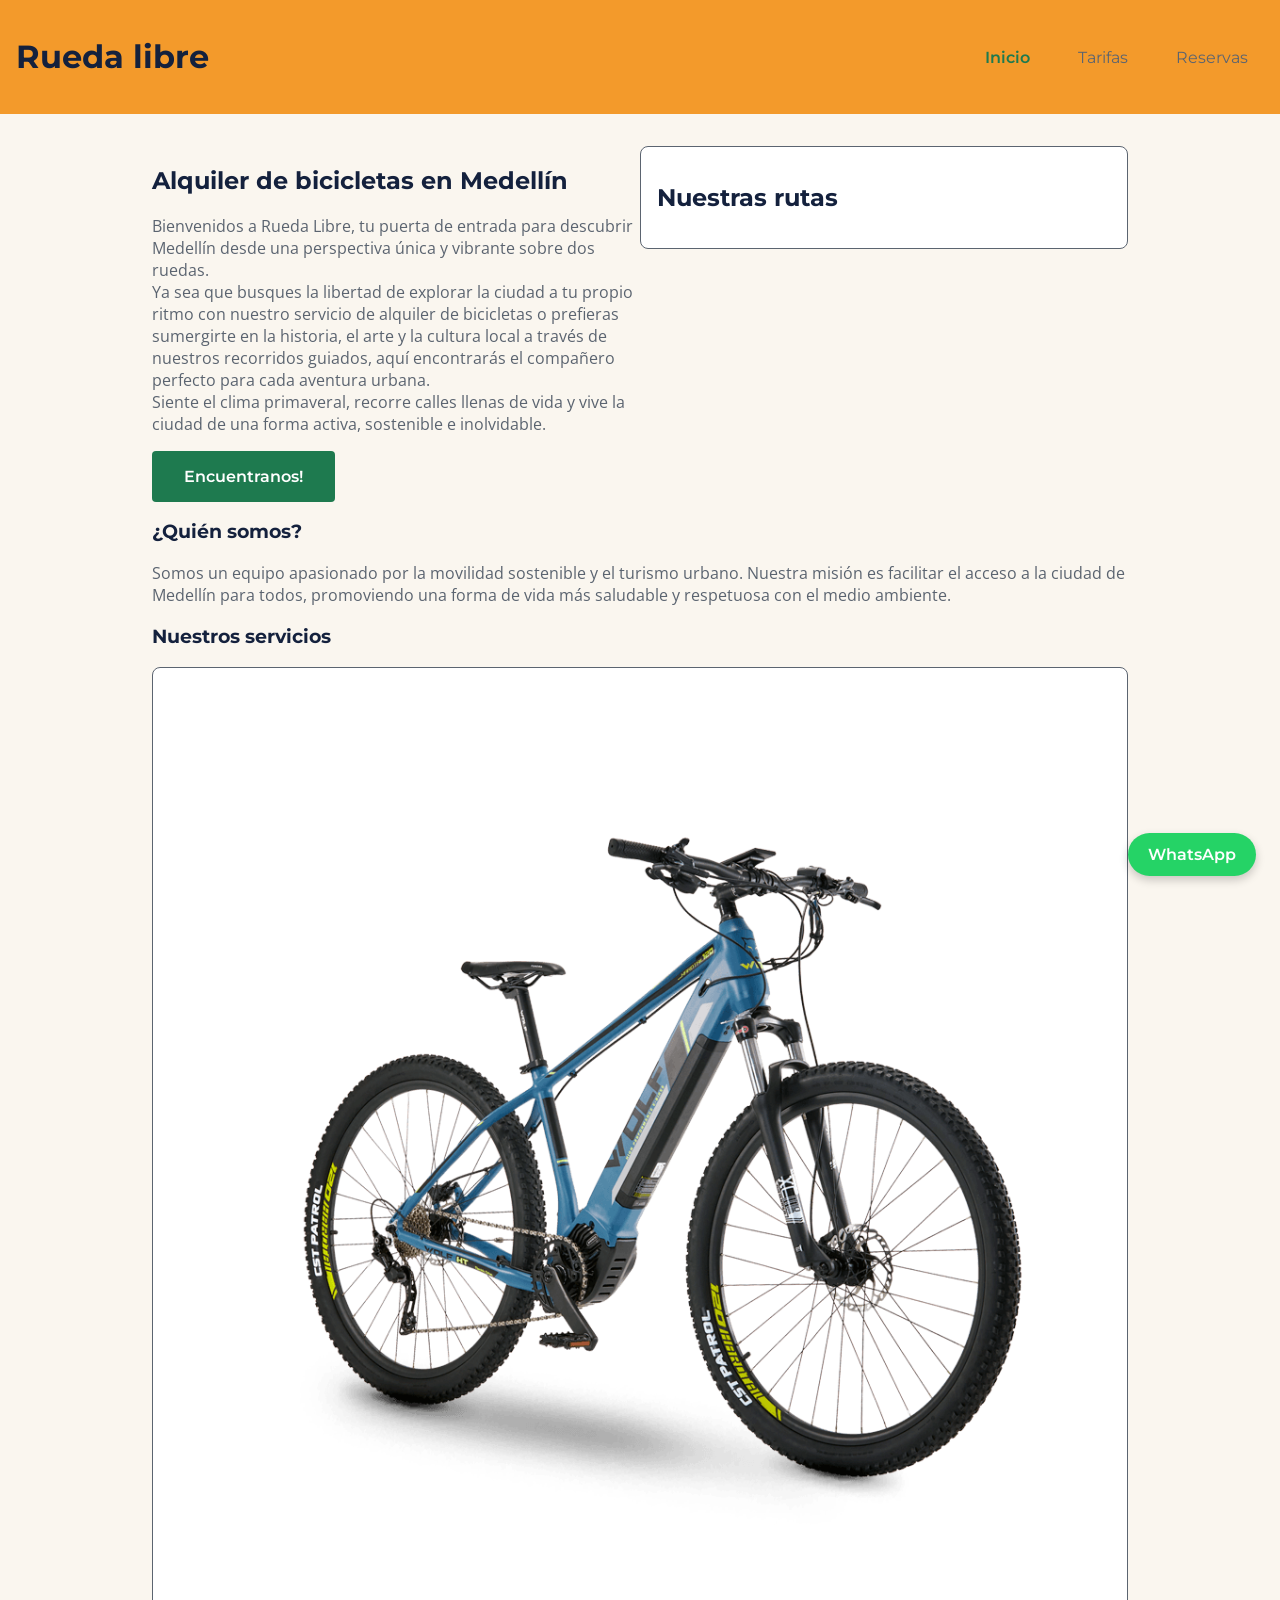
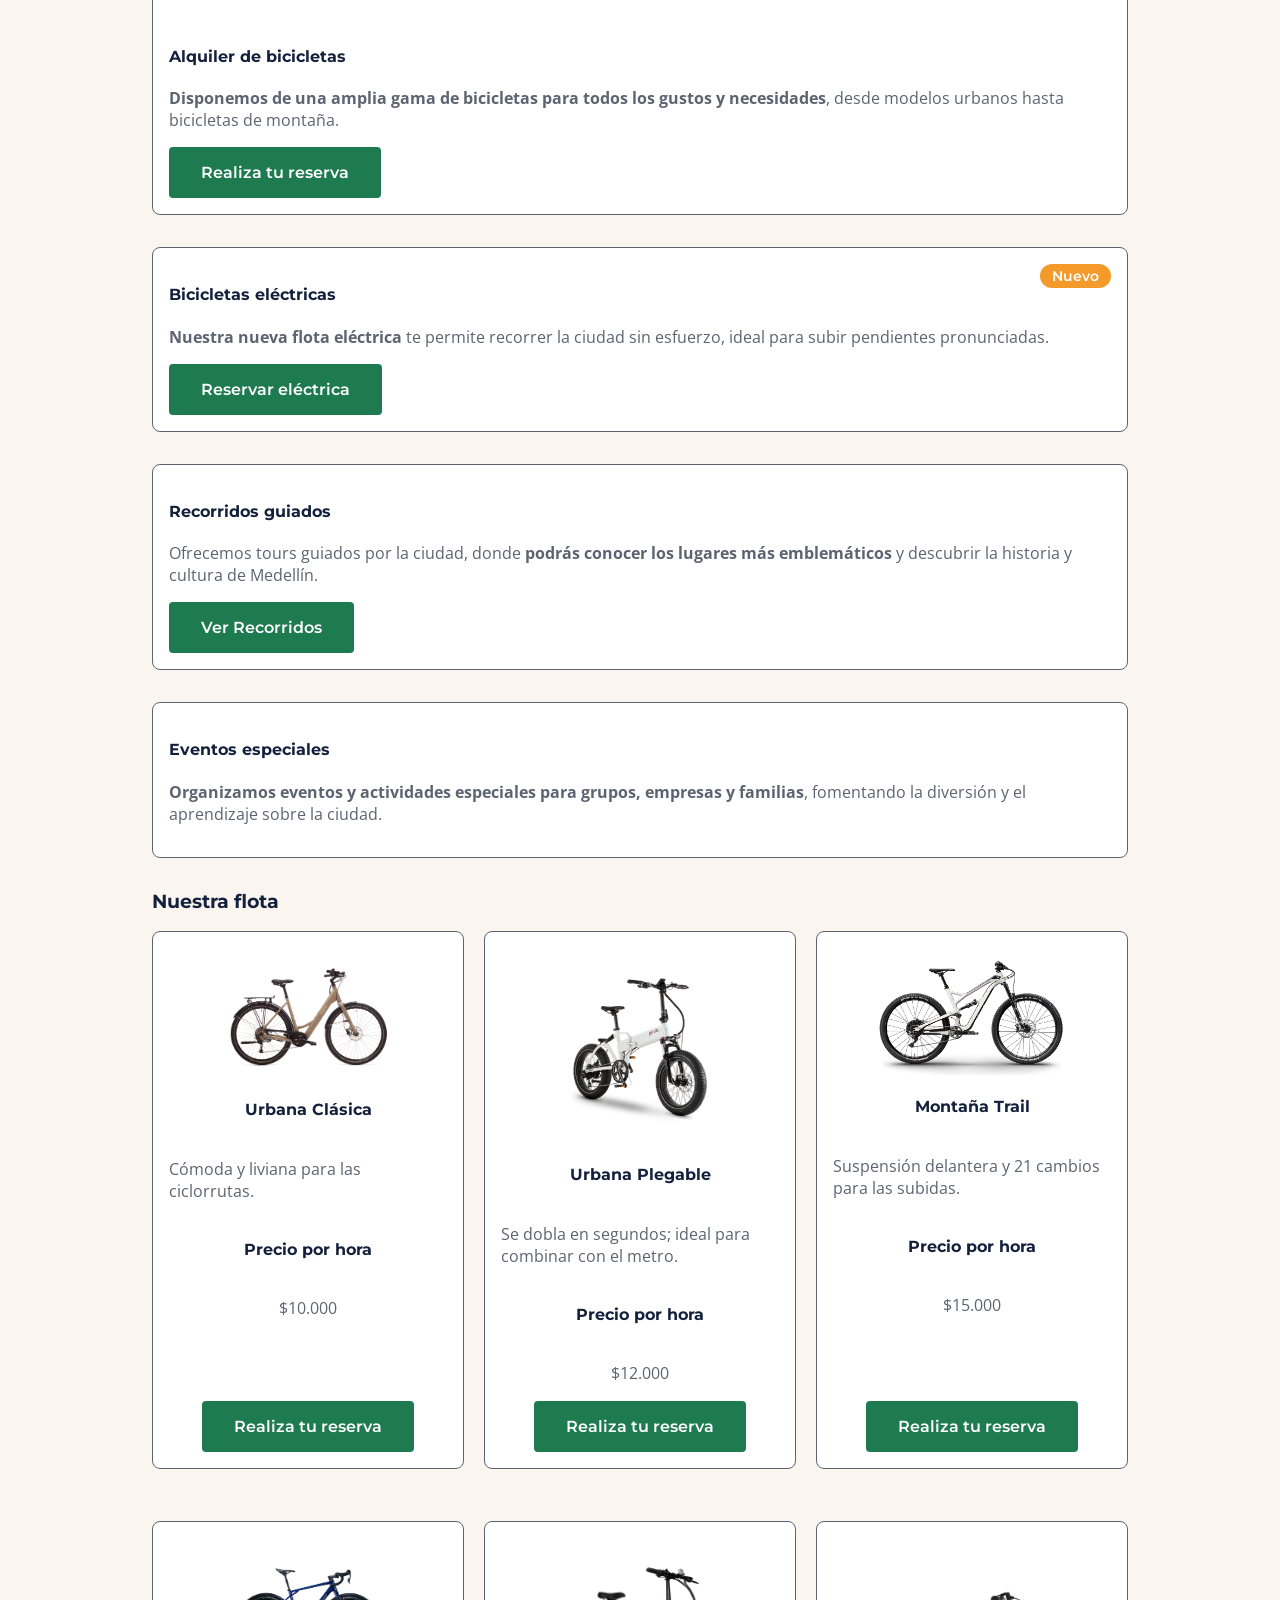
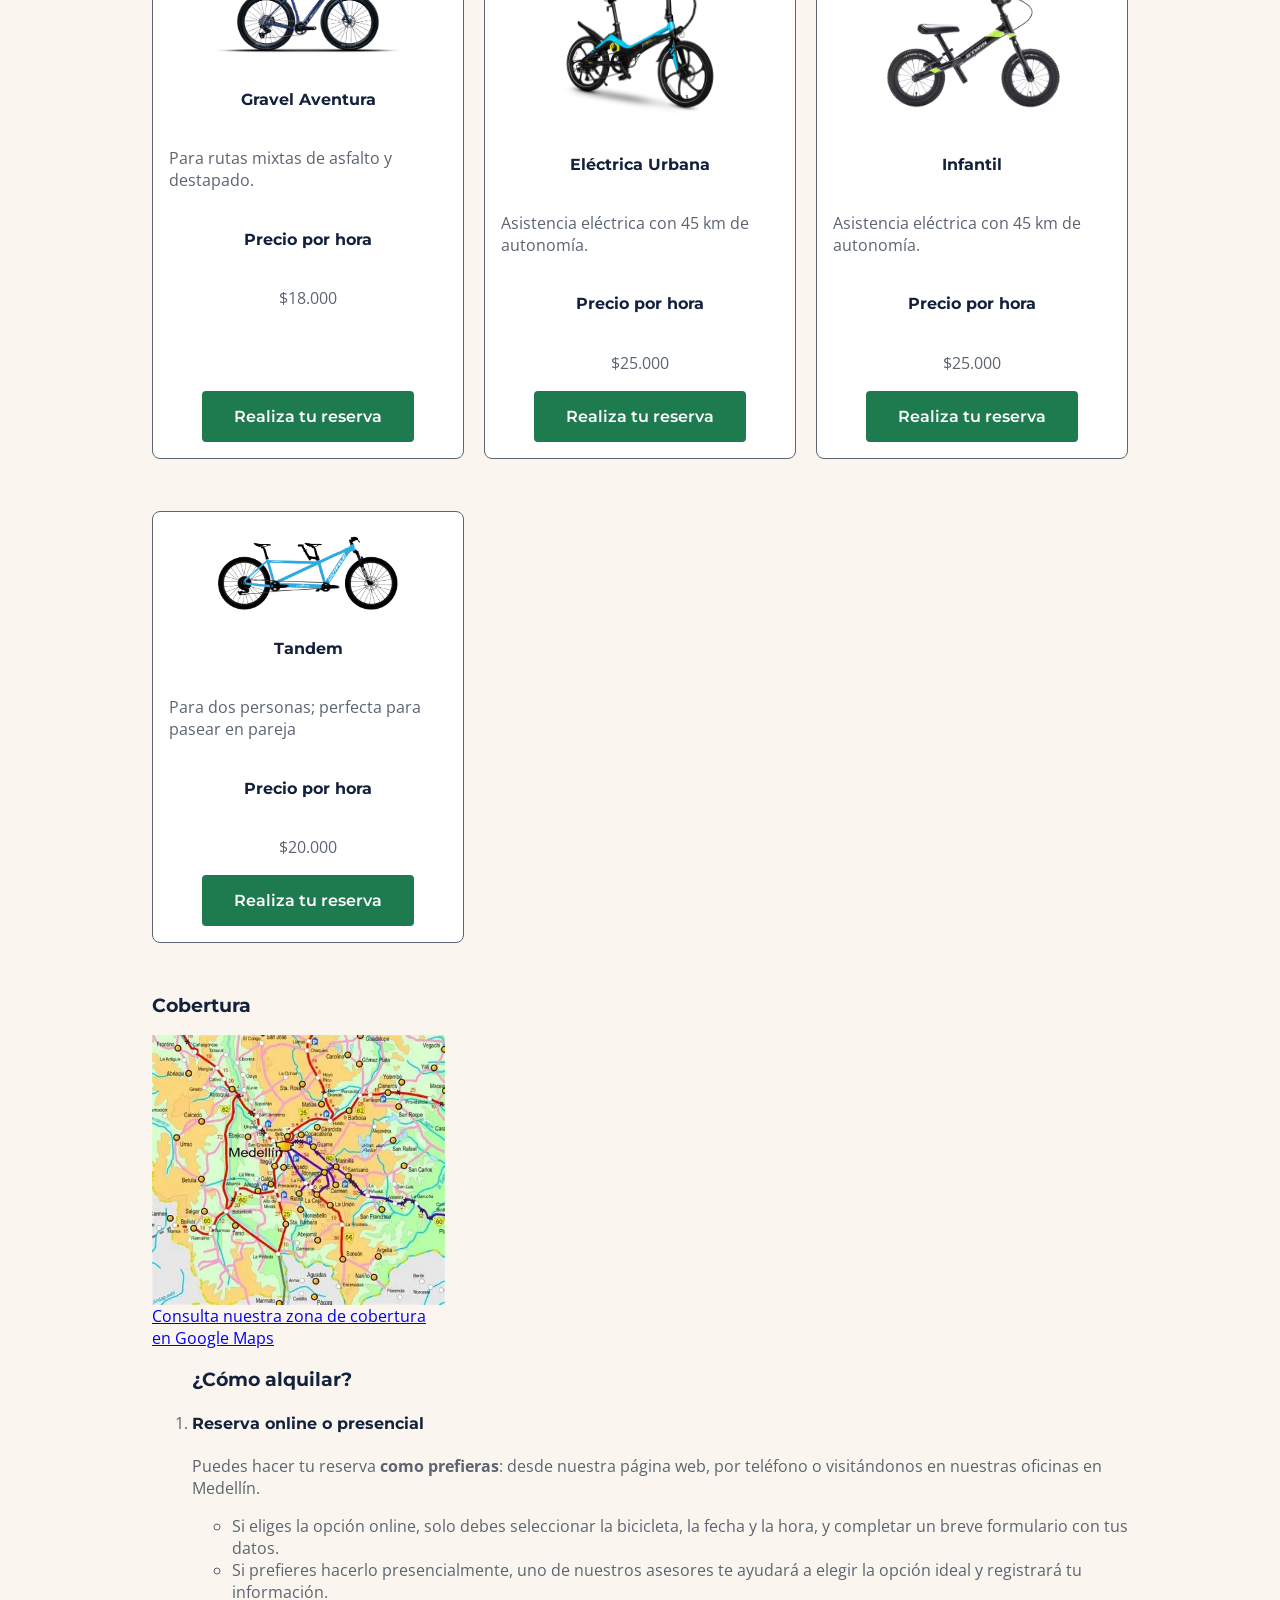
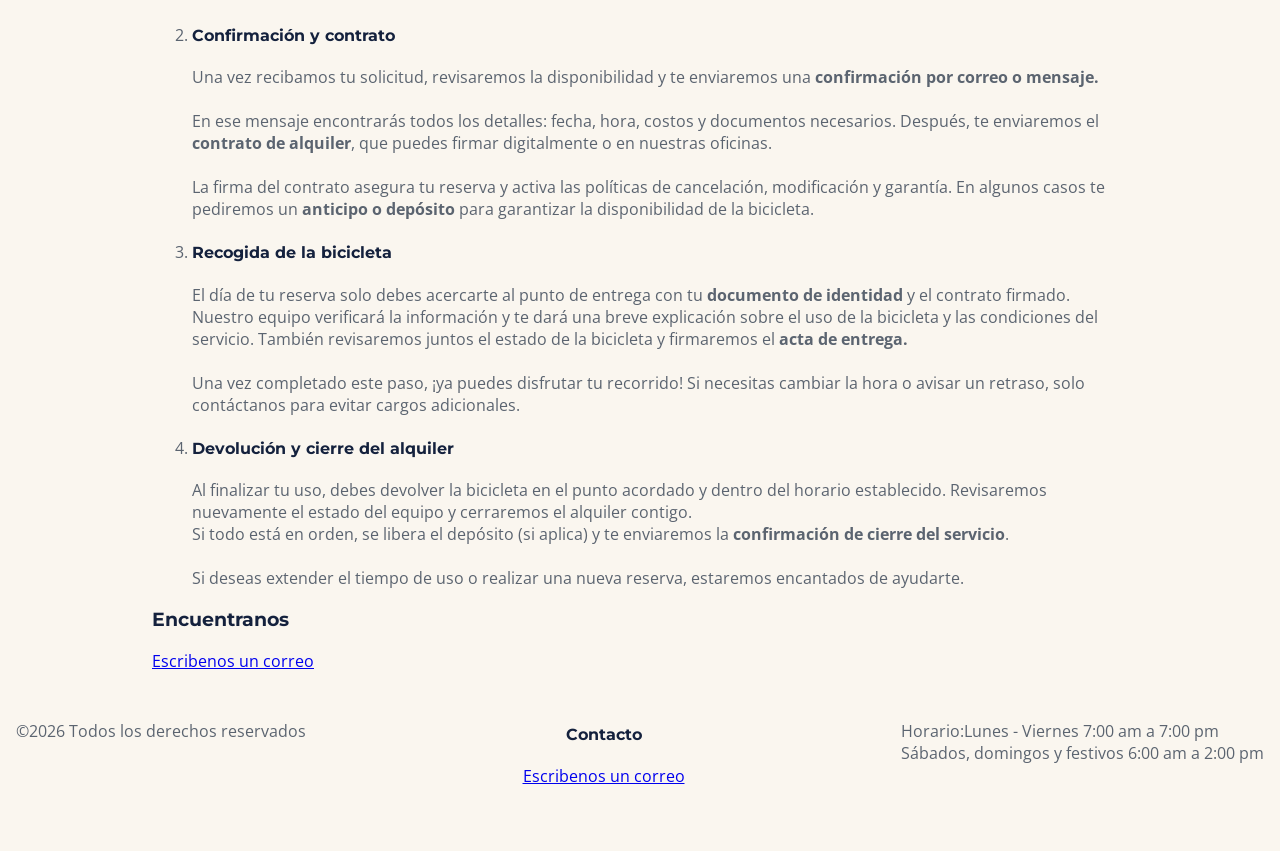
==== commit c27509be: "feat(repo): inicios de actividad 3, dia 1 semana 2. Nuestras rutas en inicio en proceso." ====
--- a/index.html
+++ b/index.html
@@ -27,13 +27,23 @@
     </header>
 
     <main>
-        <section class="portada-inicio">
-            
+        <div>
+        <section class="grid-inicio">
+            <article class="tarjeta-inicio">
             <h2>Alquiler de bicicletas en Medellín</h2>
             
             <p>Bienvenidos a Rueda Libre, tu puerta de entrada para descubrir Medellín desde una perspectiva única y vibrante sobre dos ruedas. <br>Ya sea que busques la libertad de explorar la ciudad a tu propio ritmo con nuestro servicio de alquiler de bicicletas o prefieras sumergirte en la historia, el arte y la cultura local a través de nuestros recorridos guiados, aquí encontrarás el compañero perfecto para cada aventura urbana. <br> Siente el clima primaveral, recorre calles llenas de vida y vive la ciudad de una forma activa, sostenible e inolvidable.</p>
             
             <a href="#encuentranos" class="btn-accion">Encuentranos!</a>
+            </article>
+            <section class="grid-nuestras rutas">
+            <article class="tarjeta-servicio">
+                <h2>Nuestras rutas</h2>
+                </section>
+                
+
+            </article>
+        </div>
         </section>
         
         <h3>¿Quién somos?</h3>
--- a/css/styles.css
+++ b/css/styles.css
@@ -95,10 +95,20 @@
   min-height: 80vh;
 }
 
+.grid-inicio {
+  display: grid;
+  grid-template-columns: repeat(auto-fit, minmax(300px, 1fr));
+}
+
+.tarjeta.inicio {
+  display: flex;
+  justify-content: center;
+}
+
 .portada-inicio {
   min-height: 60vh;
-  display: flex;
-  flex-direction: column;
+  display: grid;
+  
   justify-content: center;
 }
 
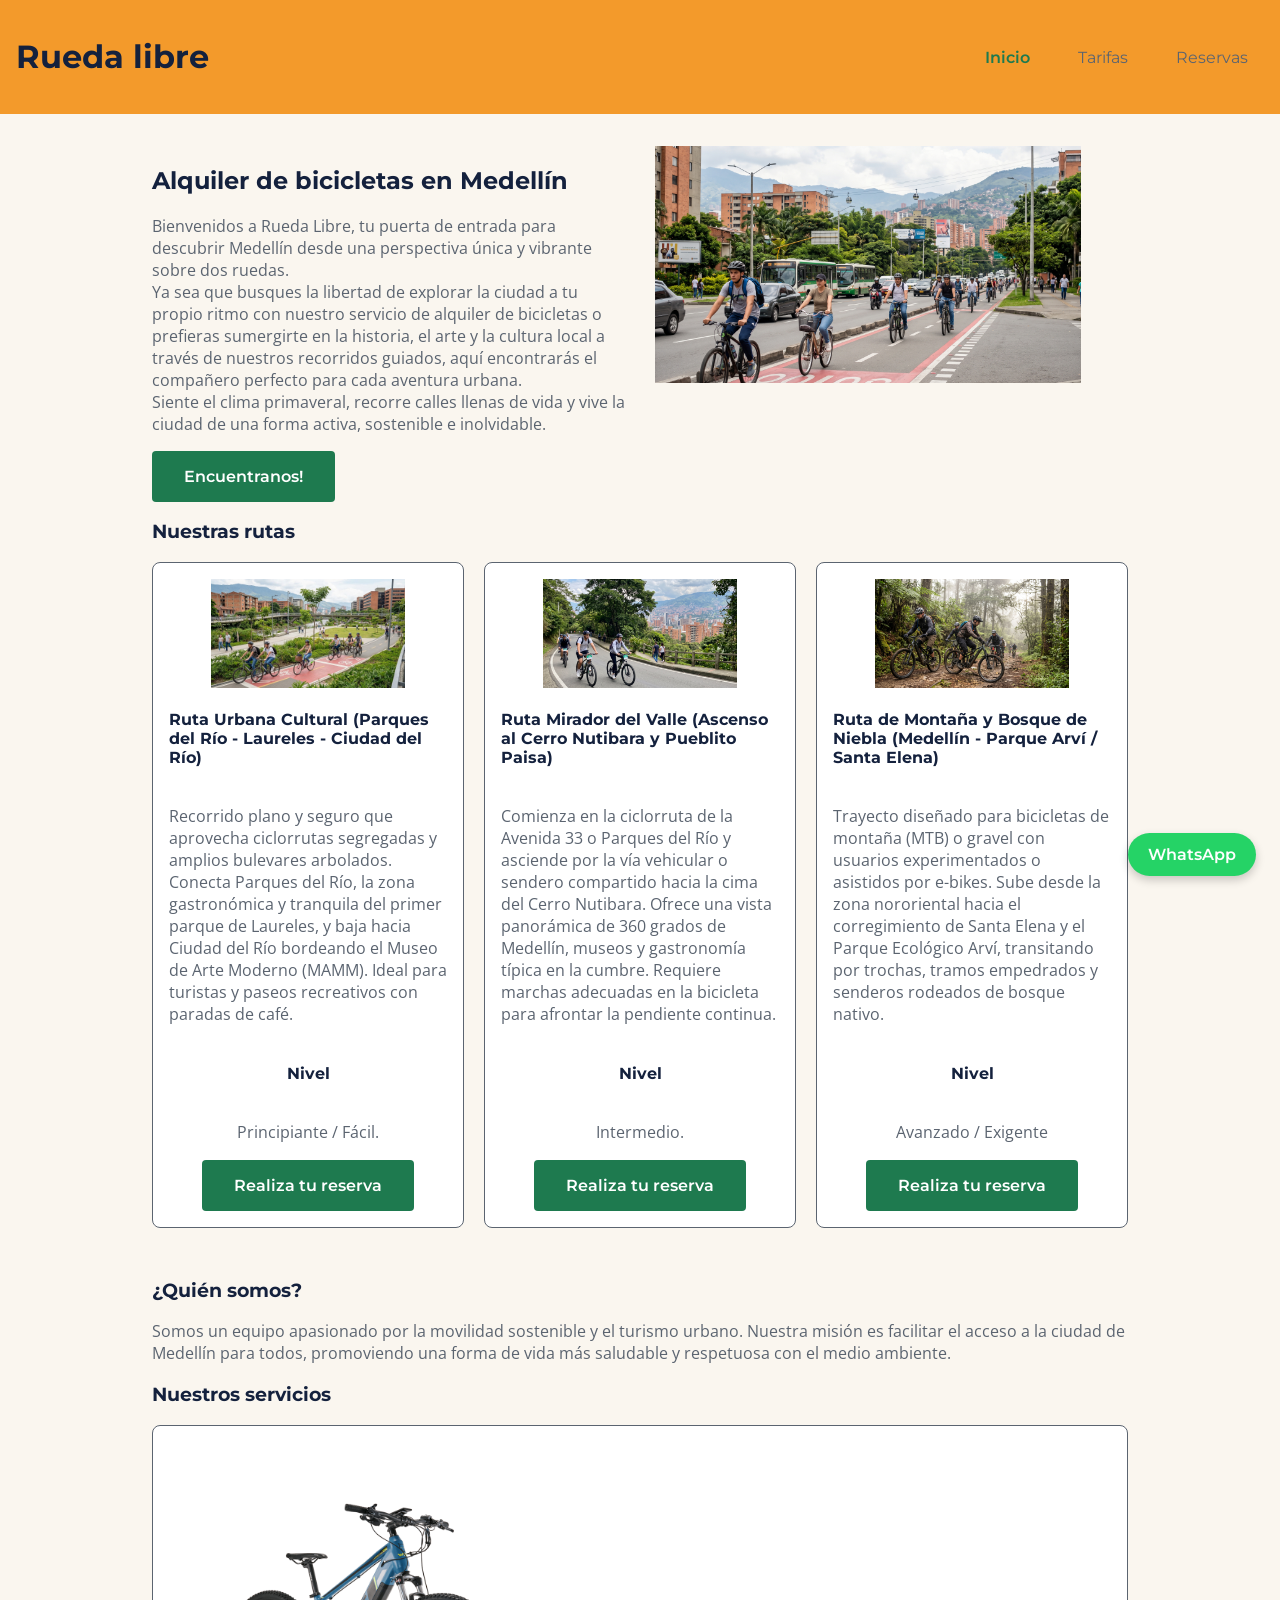
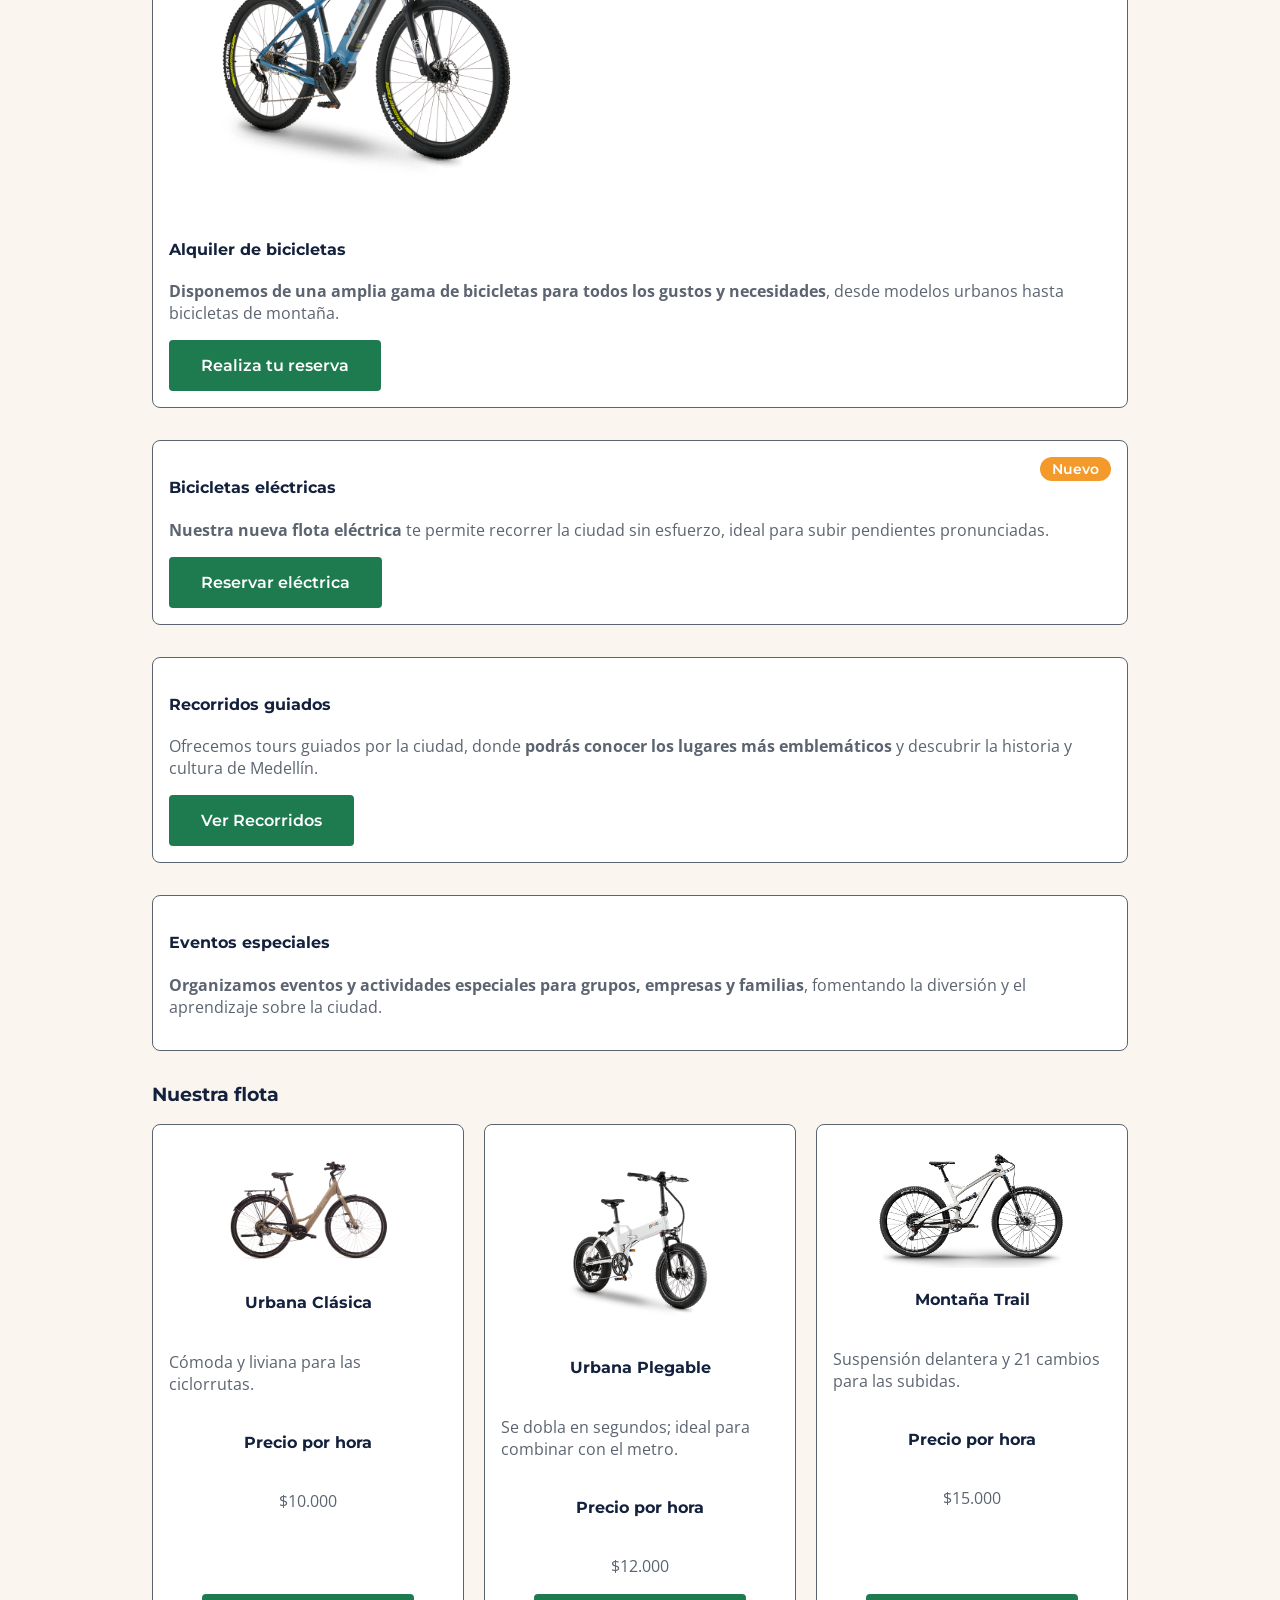
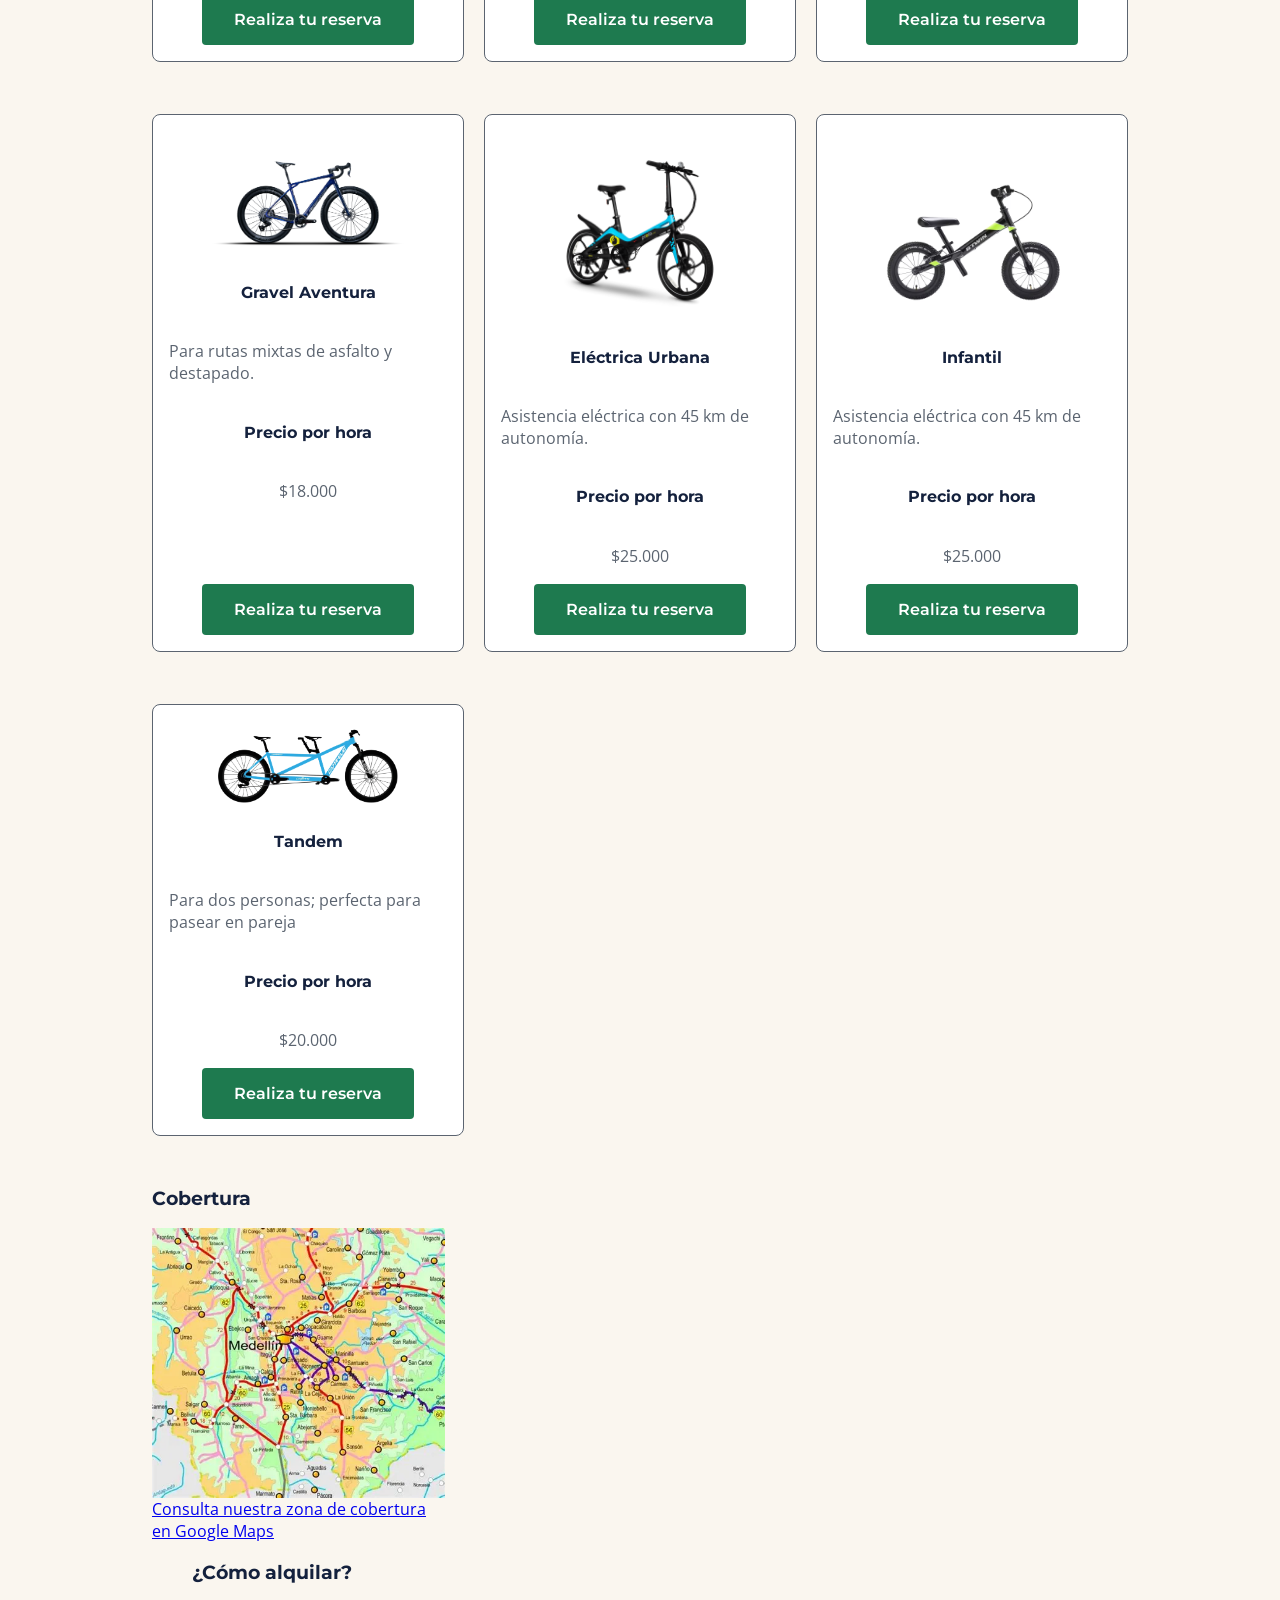
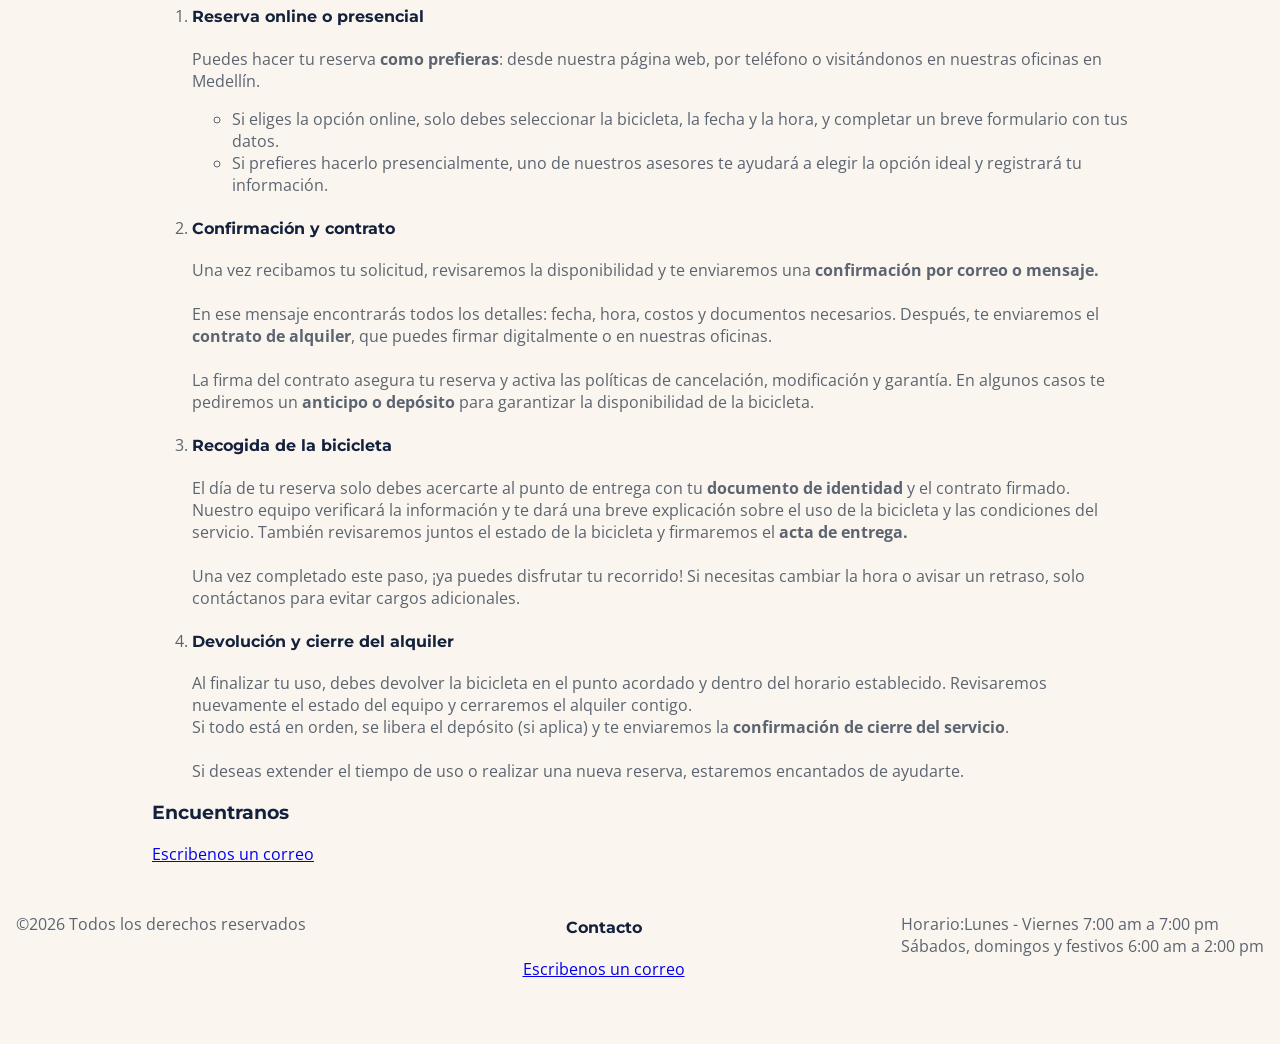
==== commit 5c49a804: "feat(repo):Creación de la galeria nuestras rutas, cambios en el formulario de reserva y registro de " ====
--- a/index.html
+++ b/index.html
@@ -36,16 +36,44 @@
             
             <a href="#encuentranos" class="btn-accion">Encuentranos!</a>
             </article>
-            <section class="grid-nuestras rutas">
-            <article class="tarjeta-servicio">
-                <h2>Nuestras rutas</h2>
+            <section >
+            <article>
+                <img src="..\img\portada.jpeg" alt="Imagen de portada de rueda libre con personas montando bicicleta" id="imagen-portada">
+                
                 </section>
                 
 
             </article>
         </div>
+        <section class="seccion-flota">
+            <h3>Nuestras rutas</h3>
+            <div class="rutas-guiadas">
+                <article class="tarjeta-rutas-guiadas">     
+                    <img src="..\img\ruta1.jpeg" alt="Bicicleta tipo urbana clasica para arrendar" class="imagen-nuestra-flota">
+                    <h4>Ruta Urbana Cultural (Parques del Río - Laureles - Ciudad del Río)</h4>
+                    <p>Recorrido plano y seguro que aprovecha ciclorrutas segregadas y amplios bulevares arbolados. Conecta Parques del Río, la zona gastronómica y tranquila del primer parque de Laureles, y baja hacia Ciudad del Río bordeando el Museo de Arte Moderno (MAMM). Ideal para turistas y paseos recreativos con paradas de café.</p>
+                    <h4>Nivel</h4>
+                    <p>Principiante / Fácil.</p>
+                    <a href="\paginas\reservas.html" class="btn-accion">Realiza tu reserva</a>
+                </article>
+                <article class="tarjeta-nuestra-flota">     
+                    <img src="..\img\ruta2.jpeg" alt="Bicicleta tipo plegable para arrendar" class="imagen-nuestra-flota">
+                    <h4>Ruta Mirador del Valle (Ascenso al Cerro Nutibara y Pueblito Paisa)</h4>
+                    <p>Comienza en la ciclorruta de la Avenida 33 o Parques del Río y asciende por la vía vehicular o sendero compartido hacia la cima del Cerro Nutibara. Ofrece una vista panorámica de 360 grados de Medellín, museos y gastronomía típica en la cumbre. Requiere marchas adecuadas en la bicicleta para afrontar la pendiente continua.</p>
+                    <h4>Nivel</h4>
+                    <p>Intermedio.</p>
+                    <a href="\paginas\reservas.html" class="btn-accion">Realiza tu reserva</a>
+                </article>
+                <article class="tarjeta-nuestra-flota">     
+                    <img src="..\img\ruta3.jpeg" alt="Bicicleta tipo montaña trail para arrendar" class="imagen-nuestra-flota">
+                    <h4>Ruta de Montaña y Bosque de Niebla (Medellín - Parque Arví / Santa Elena)</h4>
+                    <p>Trayecto diseñado para bicicletas de montaña (MTB) o gravel con usuarios experimentados o asistidos por e-bikes. Sube desde la zona nororiental hacia el corregimiento de Santa Elena y el Parque Ecológico Arví, transitando por trochas, tramos empedrados y senderos rodeados de bosque nativo.</p>
+                    <h4>Nivel</h4>
+                    <p>Avanzado / Exigente</p>
+                    <a href="\paginas\reservas.html" class="btn-accion">Realiza tu reserva</a>
+                </article>
+            </div>
         </section>
-        
         <h3>¿Quién somos?</h3>
         <p>Somos un equipo apasionado por la movilidad sostenible y el turismo urbano. Nuestra misión es facilitar el acceso a la ciudad de Medellín para todos, promoviendo una forma de vida más saludable y respetuosa con el medio ambiente.</p>
 
@@ -54,7 +82,7 @@
             
             <div class="contenedor-servicios">
                 <article class="tarjeta-servicio">
-                    <img src=".\img\bicicleta.png" alt="Bicicleta urbana de Rueda Libre para alquiler">
+                    <img src=".\img\bicicleta.png" alt="Bicicleta urbana de Rueda Libre para alquiler" id="imagen-nuestros-servicios">
                     <h4>Alquiler de bicicletas</h4>
                     <p><strong>Disponemos de una amplia gama de bicicletas para todos los gustos y necesidades</strong>, desde modelos urbanos hasta bicicletas de montaña.</p>
                     <a href="\paginas\reservas.html" class="btn-accion">Realiza tu reserva</a>
@@ -199,7 +227,7 @@
     <footer>
         <p>&copy2026 Todos los derechos reservados</p>
         <div class="contacto">
-           <h4>Contacto</h4>
+        <h4>Contacto</h4>
         <a href="mailto:proyectosriwi@gmail.com">Escribenos un correo</a>
         </div>
         <p> Horario:Lunes - Viernes
--- a/css/styles.css
+++ b/css/styles.css
@@ -98,11 +98,28 @@
 .grid-inicio {
   display: grid;
   grid-template-columns: repeat(auto-fit, minmax(300px, 1fr));
-}
+  gap: 30px;
+  justify-content: space-between;
+}
+
+
+  
+
 
 .tarjeta.inicio {
   display: flex;
+  justify-content: space-between;
+}
+
+#imagen-portada{
+  width: 90%;
+
+}
+#imagen-nuestros-servicios {
+  width: 40%;
+  display: block;
   justify-content: center;
+  align-items: center;
 }
 
 .portada-inicio {
@@ -125,6 +142,41 @@
   display: flex;
   flex-direction: column;
   width: 30%;
+}
+.rutas-guiadas{
+    display: grid;
+    grid-template-columns: repeat(auto-fit, minmax(300px, 1fr)); 
+    gap: 20px; 
+    justify-content: center;
+}
+
+.contenedor-reservas {
+  display: flex;
+    justify-content: space-between;
+    gap: 30px;
+
+    
+}
+
+
+.tarjeta-rutas-guiadas{
+  display: flex;
+  flex-direction: column;
+  background-color: var(--color-blanco);
+  border: 1px solid var(--color-gris-asfalto);
+  border-radius: 8px;
+  padding: var(--espaciado-md);
+  margin-bottom: var(--espaciado-lg);
+  align-items: center;
+  gap: 1px;
+}
+.tarjeta-contacto {
+  display: flex;
+  flex-direction: column;
+  background-color: var(--color-blanco);
+  border: 1px solid var(--color-gris-asfalto);
+  border-radius: 8px;
+  
 }
 
 .grid-flota {
@@ -133,6 +185,11 @@
     gap: 20px; 
     justify-content: center;
 }
+.contenedor-nombre-documento {
+  display: flex;
+  gap: 20px;
+
+}
 .imagen-nuestra-flota{
   width: 70%;
   
@@ -198,7 +255,7 @@
   padding: var(--espaciado-lg);
   border-radius: 8px;
   border: 1px solid var(--color-gris-asfalto);
-  max-width: 45rem;
+  max-width: 800rem;
   margin: 0 auto var(--espaciado-lg) auto;
 }
 
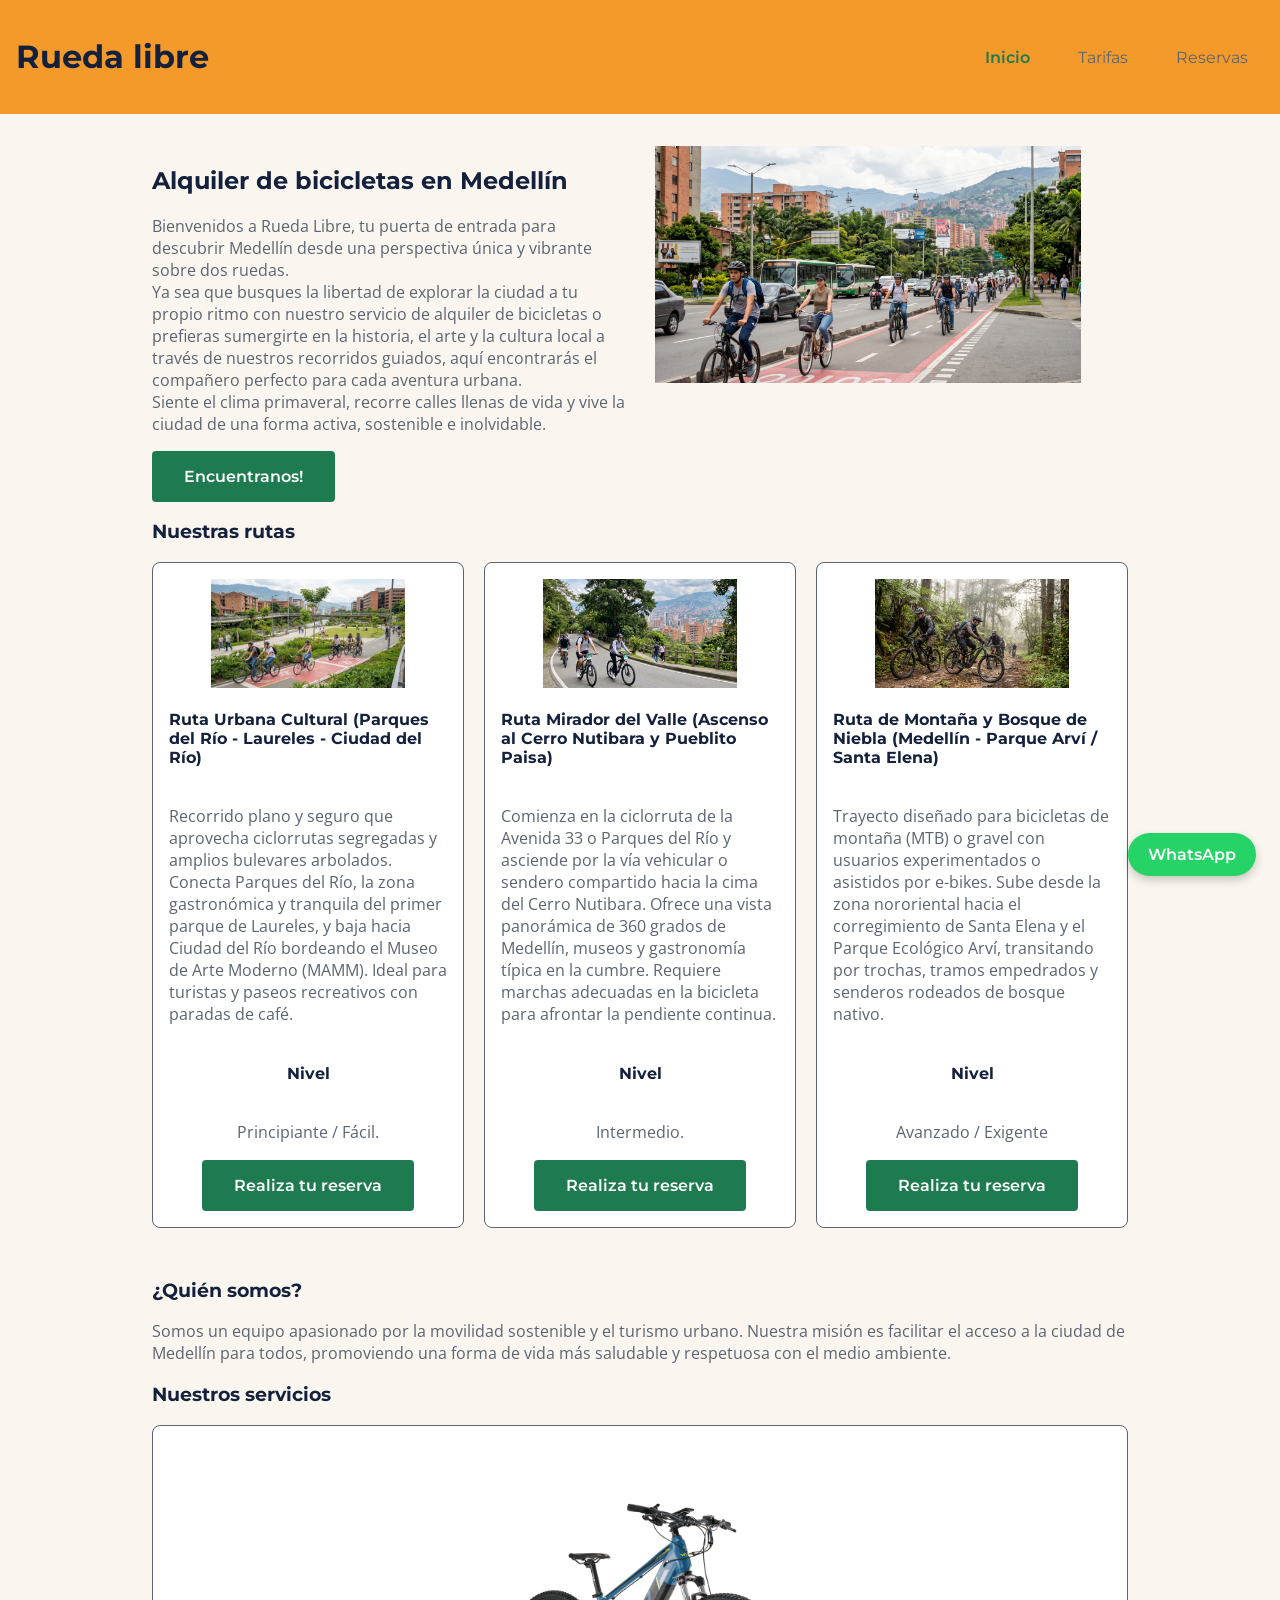
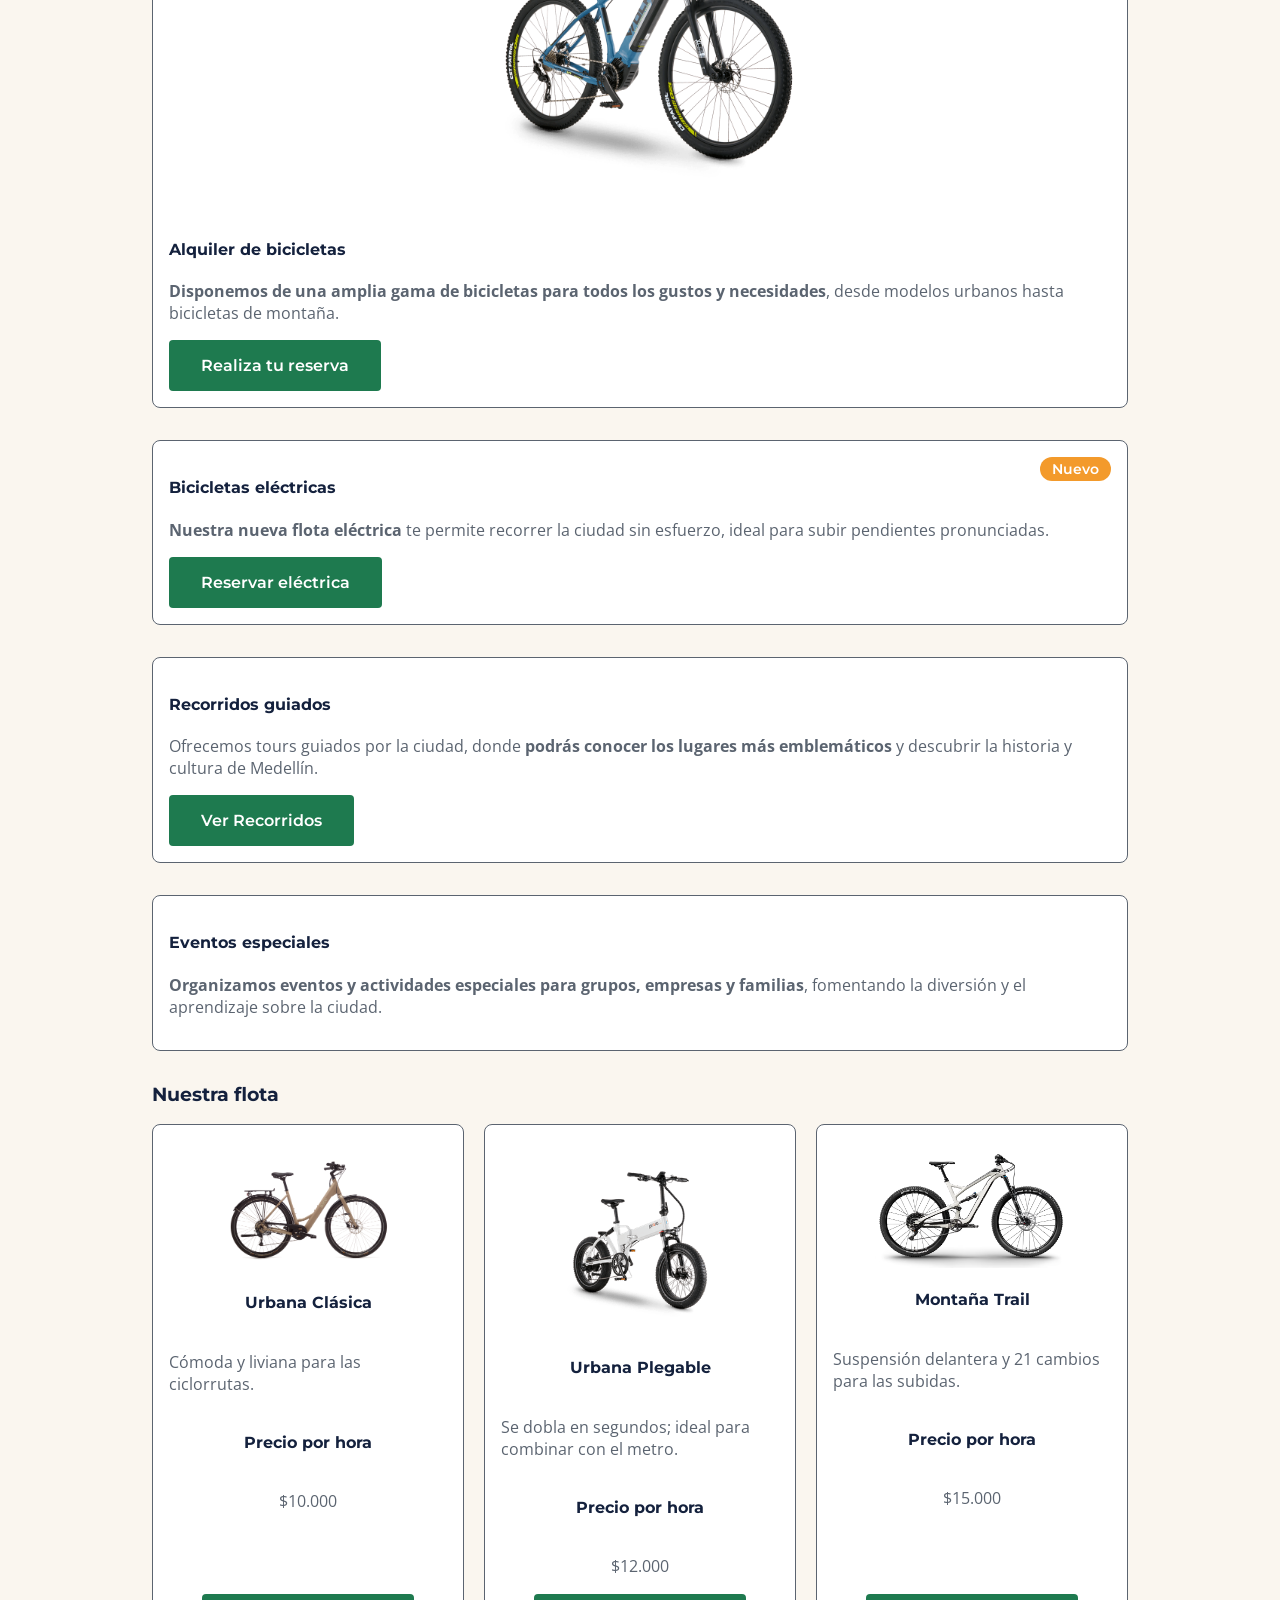
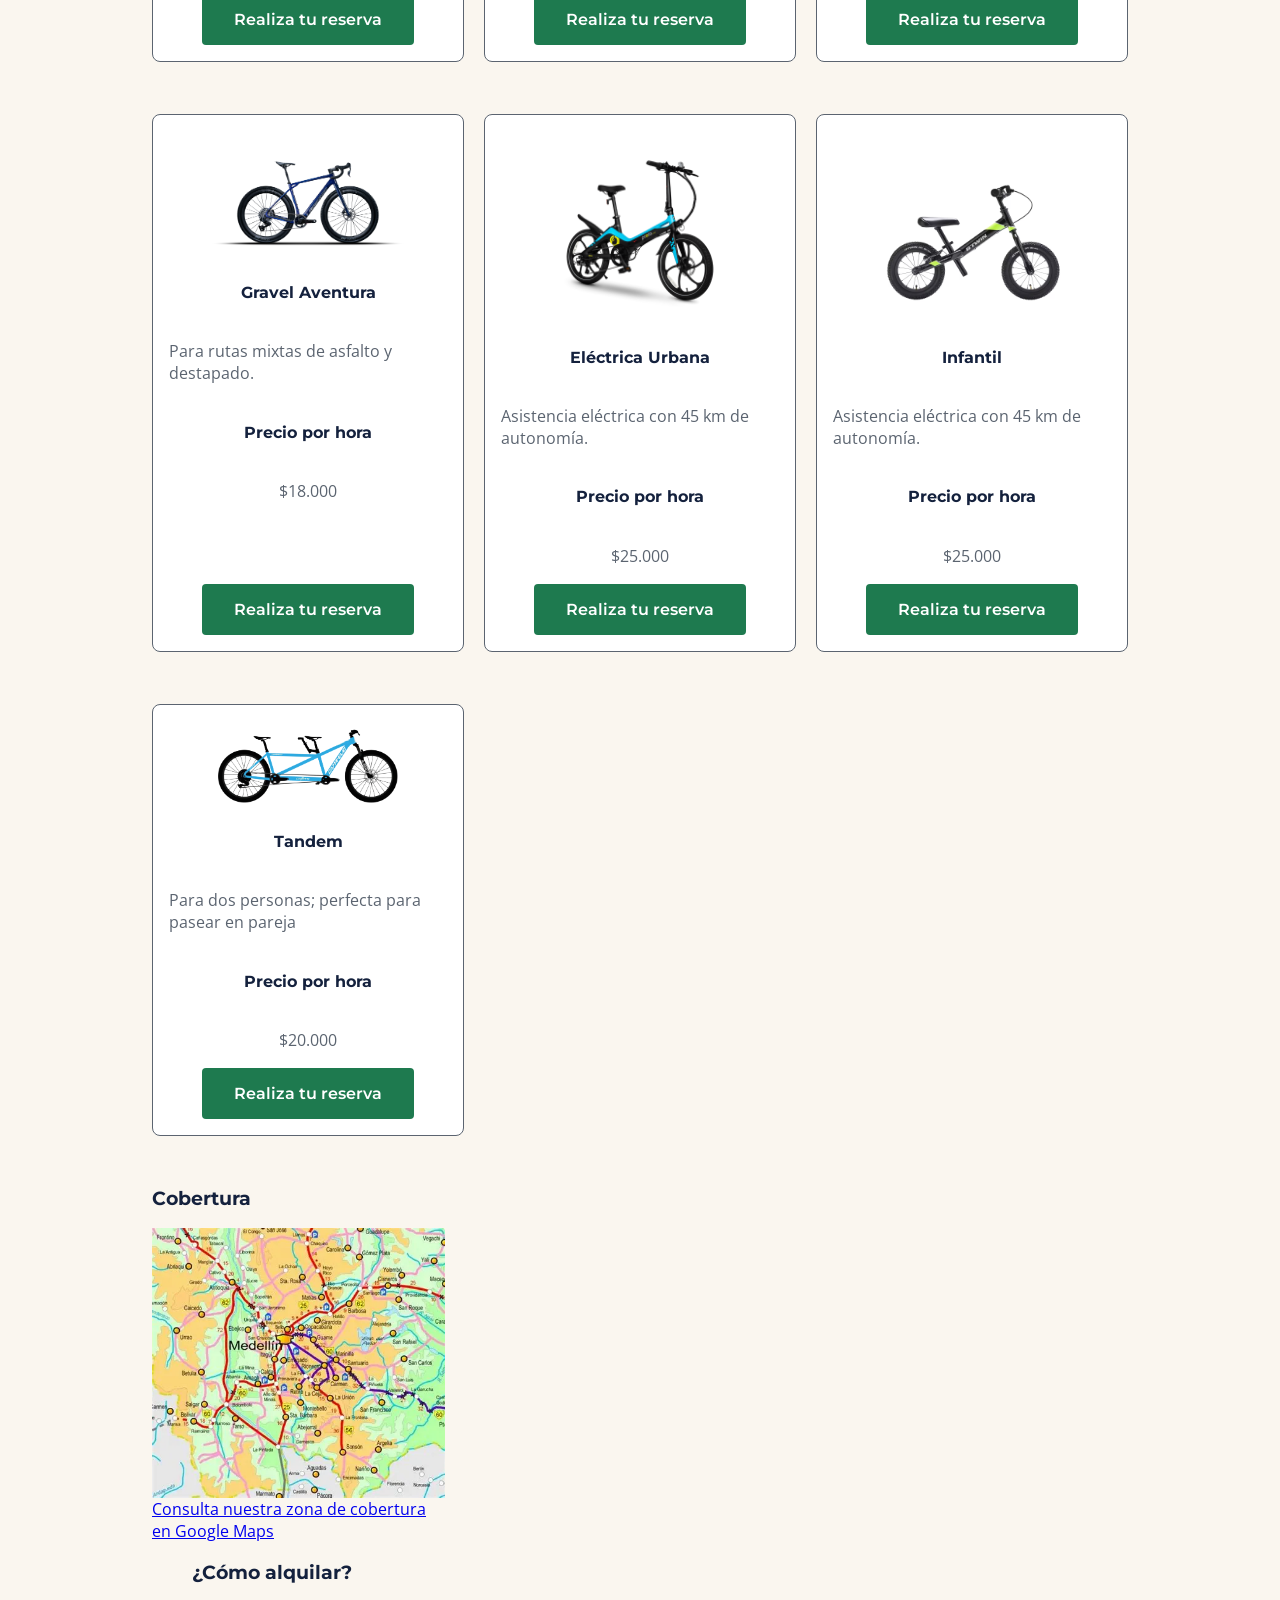
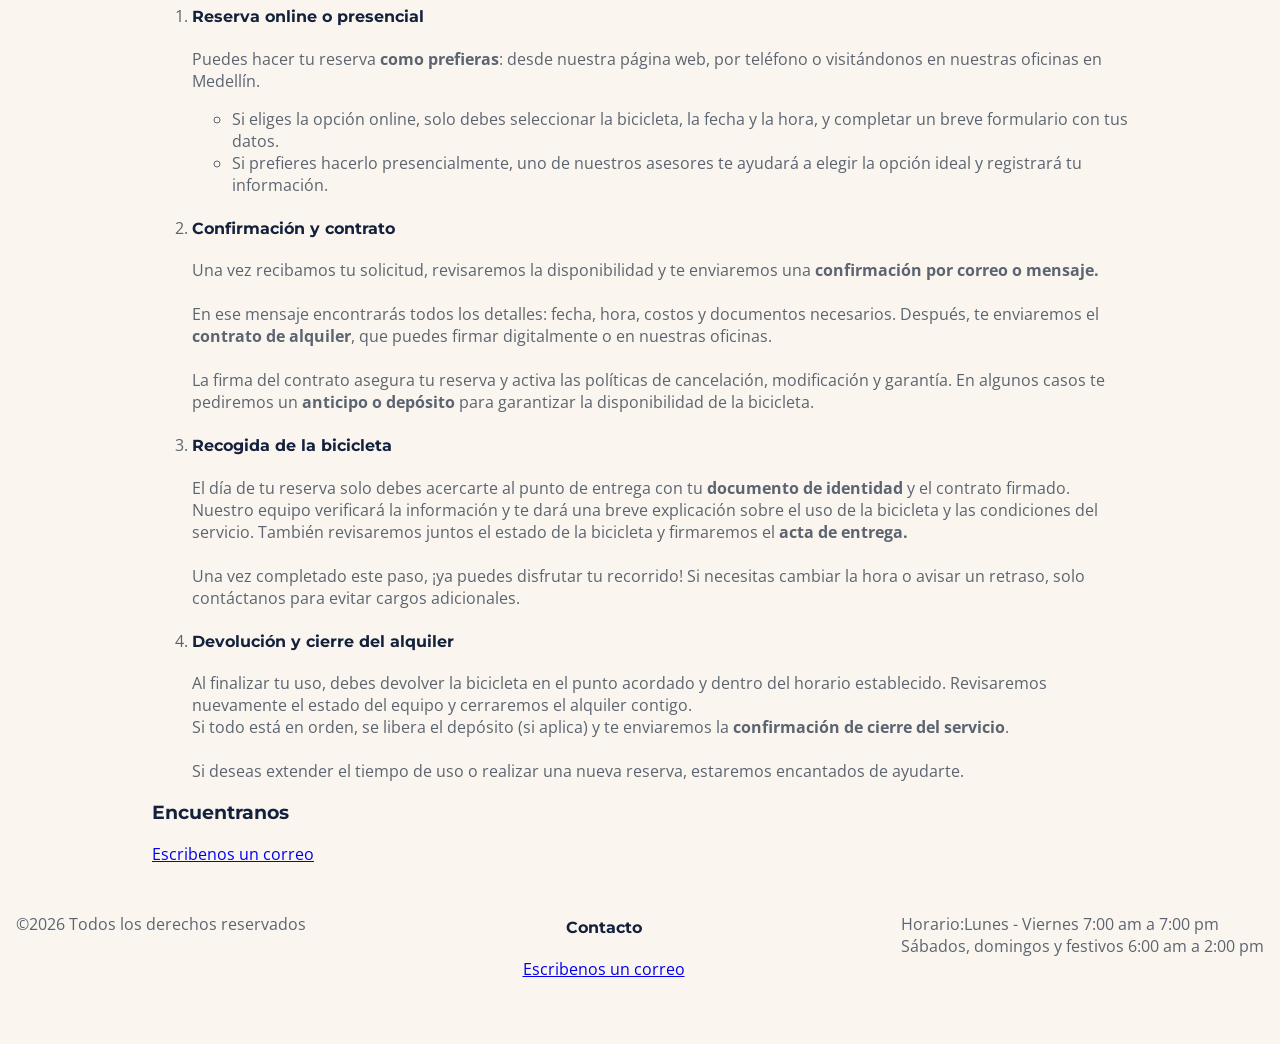
==== commit 1e5402e0: "feat(repo):Se agregó sección bootstrap con la sección de la pagina trabajada con bootstrap | Dia 2 r" ====
--- a/index.html
+++ b/index.html
@@ -38,7 +38,7 @@
             </article>
             <section >
             <article>
-                <img src="..\img\portada.jpeg" alt="Imagen de portada de rueda libre con personas montando bicicleta" id="imagen-portada">
+                <img src=".\img\portada.jpeg" alt="Imagen de portada de rueda libre con personas montando bicicleta" id="imagen-portada">
                 
                 </section>
                 
@@ -49,7 +49,7 @@
             <h3>Nuestras rutas</h3>
             <div class="rutas-guiadas">
                 <article class="tarjeta-rutas-guiadas">     
-                    <img src="..\img\ruta1.jpeg" alt="Bicicleta tipo urbana clasica para arrendar" class="imagen-nuestra-flota">
+                    <img src="./img/ruta1.jpeg" alt="Bicicleta tipo urbana clasica para arrendar" class="imagen-nuestra-flota">
                     <h4>Ruta Urbana Cultural (Parques del Río - Laureles - Ciudad del Río)</h4>
                     <p>Recorrido plano y seguro que aprovecha ciclorrutas segregadas y amplios bulevares arbolados. Conecta Parques del Río, la zona gastronómica y tranquila del primer parque de Laureles, y baja hacia Ciudad del Río bordeando el Museo de Arte Moderno (MAMM). Ideal para turistas y paseos recreativos con paradas de café.</p>
                     <h4>Nivel</h4>
@@ -57,7 +57,7 @@
                     <a href="\paginas\reservas.html" class="btn-accion">Realiza tu reserva</a>
                 </article>
                 <article class="tarjeta-nuestra-flota">     
-                    <img src="..\img\ruta2.jpeg" alt="Bicicleta tipo plegable para arrendar" class="imagen-nuestra-flota">
+                    <img src=".\img\ruta2.jpeg" alt="Bicicleta tipo plegable para arrendar" class="imagen-nuestra-flota">
                     <h4>Ruta Mirador del Valle (Ascenso al Cerro Nutibara y Pueblito Paisa)</h4>
                     <p>Comienza en la ciclorruta de la Avenida 33 o Parques del Río y asciende por la vía vehicular o sendero compartido hacia la cima del Cerro Nutibara. Ofrece una vista panorámica de 360 grados de Medellín, museos y gastronomía típica en la cumbre. Requiere marchas adecuadas en la bicicleta para afrontar la pendiente continua.</p>
                     <h4>Nivel</h4>
@@ -65,7 +65,7 @@
                     <a href="\paginas\reservas.html" class="btn-accion">Realiza tu reserva</a>
                 </article>
                 <article class="tarjeta-nuestra-flota">     
-                    <img src="..\img\ruta3.jpeg" alt="Bicicleta tipo montaña trail para arrendar" class="imagen-nuestra-flota">
+                    <img src=".\img\ruta3.jpeg" alt="Bicicleta tipo montaña trail para arrendar" class="imagen-nuestra-flota">
                     <h4>Ruta de Montaña y Bosque de Niebla (Medellín - Parque Arví / Santa Elena)</h4>
                     <p>Trayecto diseñado para bicicletas de montaña (MTB) o gravel con usuarios experimentados o asistidos por e-bikes. Sube desde la zona nororiental hacia el corregimiento de Santa Elena y el Parque Ecológico Arví, transitando por trochas, tramos empedrados y senderos rodeados de bosque nativo.</p>
                     <h4>Nivel</h4>
@@ -111,7 +111,7 @@
             <h3>Nuestra flota</h3>
             <div class="grid-flota">
                 <article class="tarjeta-nuestra-flota">     
-                    <img src="..\img\urbana-clasica.png" alt="Bicicleta tipo urbana clasica para arrendar" class="imagen-nuestra-flota">
+                    <img src=".\img\urbana-clasica.png" alt="Bicicleta tipo urbana clasica para arrendar" class="imagen-nuestra-flota">
                     <h4>Urbana Clásica</h4>
                     <p>Cómoda y liviana para las ciclorrutas.</p>
                     <h4>Precio por hora</h4>
@@ -119,7 +119,7 @@
                     <a href="\paginas\reservas.html" class="btn-accion">Realiza tu reserva</a>
                 </article>
                 <article class="tarjeta-nuestra-flota">     
-                    <img src="..\img\plegable.png" alt="Bicicleta tipo plegable para arrendar" class="imagen-nuestra-flota">
+                    <img src=".\img\plegable.png" alt="Bicicleta tipo plegable para arrendar" class="imagen-nuestra-flota">
                     <h4>Urbana Plegable</h4>
                     <p>Se dobla en segundos; ideal para combinar con el metro.</p>
                     <h4>Precio por hora</h4>
@@ -127,7 +127,7 @@
                     <a href="\paginas\reservas.html" class="btn-accion">Realiza tu reserva</a>
                 </article>
                 <article class="tarjeta-nuestra-flota">     
-                    <img src="..\img\trail.avif" alt="Bicicleta tipo montaña trail para arrendar" class="imagen-nuestra-flota">
+                    <img src=".\img\trail.avif" alt="Bicicleta tipo montaña trail para arrendar" class="imagen-nuestra-flota">
                     <h4>Montaña Trail</h4>
                     <p>Suspensión delantera y 21 cambios para las subidas.</p>
                     <h4>Precio por hora</h4>
@@ -135,7 +135,7 @@
                     <a href="\paginas\reservas.html" class="btn-accion">Realiza tu reserva</a>
                 </article>
                 <article class="tarjeta-nuestra-flota">     
-                    <img src="..\img\gravel.webp" alt="Bicicleta tipo Gravel Aventura para arrendar" class="imagen-nuestra-flota">
+                    <img src=".\img\gravel.webp" alt="Bicicleta tipo Gravel Aventura para arrendar" class="imagen-nuestra-flota">
                     <h4>Gravel Aventura</h4>
                     <p>Para rutas mixtas de asfalto y destapado.</p>
                     <h4>Precio por hora</h4>
@@ -143,7 +143,7 @@
                     <a href="\paginas\reservas.html" class="btn-accion">Realiza tu reserva</a>
                 </article>
                 <article class="tarjeta-nuestra-flota">     
-                    <img src="..\img\electrica.png" alt="Bicicleta tipo Eléctrica Urbana para arrendar" class="imagen-nuestra-flota">
+                    <img src=".\img\electrica.png" alt="Bicicleta tipo Eléctrica Urbana para arrendar" class="imagen-nuestra-flota">
                     <h4>Eléctrica Urbana</h4>
                     <p>Asistencia eléctrica con 45 km de autonomía.</p>
                     <h4>Precio por hora</h4>
@@ -151,7 +151,7 @@
                     <a href="\paginas\reservas.html" class="btn-accion">Realiza tu reserva</a>
                 </article>
                 <article class="tarjeta-nuestra-flota">     
-                    <img src="..\img\infantil.avif" alt="Bicicleta tipo Infantil para arrendar" class="imagen-nuestra-flota">
+                    <img src=".\img\infantil.avif" alt="Bicicleta tipo Infantil para arrendar" class="imagen-nuestra-flota">
                     <h4>Infantil</h4>
                     <p>Asistencia eléctrica con 45 km de autonomía.</p>
                     <h4>Precio por hora</h4>
@@ -160,7 +160,7 @@
                 </article>
                 </article>
                 <article class="tarjeta-nuestra-flota">     
-                    <img src="..\img\tandem.webp" alt="Bicicleta tipo Tándem para arrendar" class="imagen-nuestra-flota">
+                    <img src=".\img\tandem.webp" alt="Bicicleta tipo Tándem para arrendar" class="imagen-nuestra-flota">
                     <h4>Tandem</h4>
                     <p>Para dos personas; perfecta para pasear en pareja</p>
                     <h4>Precio por hora</h4>
--- a/css/styles.css
+++ b/css/styles.css
@@ -1,3 +1,6 @@
+/* ==========================================================================
+   1. IMPORTACIONES, VARIABLES & RESET
+   ========================================================================== */
 @import url('https://fonts.googleapis.com/css2?family=Montserrat:ital,wght@0,100..900;1,100..900&family=Open+Sans:ital,wght@0,300..800;1,300..800&family=Roboto:ital,wght@0,100..900;1,100..900&display=swap');
 
 *,
@@ -21,6 +24,9 @@
   --espaciado-lg: 2rem;
 }
 
+/* ==========================================================================
+   2. ESTILOS BASE Y TIPOGRAFÍA
+   ========================================================================== */
 body {
   font-family: var(--font-texto);
   color: var(--color-gris-asfalto);
@@ -31,17 +37,28 @@
   padding-bottom: 4rem;
 }
 
+h1, h2, h3, h4, h5, h6 {
+  font-family: var(--font-titulos);
+  color: var(--color-azul-noche);
+}
+
+.titulo {
+  text-decoration: none;
+}
+
+/* ==========================================================================
+   3. HEADER Y NAVEGACIÓN (Mobile-First: 1 columna vertical)
+   ========================================================================== */
 header {
   display: flex;
+  flex-direction: column;
+  justify-content: center;
   align-items: center;
-  justify-content: space-between;
+  text-align: center;
+  gap: var(--espaciado-md);
   background-color: var(--color-naranja-pedal);
   padding: var(--espaciado-md);
   flex-wrap: wrap;
-}
-
-.titulo{
-  text-decoration: none;
 }
 
 header img {
@@ -52,32 +69,30 @@
   height: auto;
 }
 
-h1, h2, h3, h4, h5, h6 {
-  font-family: var(--font-titulos);
-  color: var(--color-azul-noche);
-}
-
 #menu {
   list-style: none;
   display: flex;
-  gap: var(--espaciado-md);
+  flex-direction: column;
+  align-items: center;
+  justify-content: center;
+  gap: 10px;
   padding: 0;
-  margin: 0; 
+  margin: 0;
+  width: 100%;
   flex-wrap: wrap;
-  align-items: center;
-}
-
-#menu a { 
-  color: var(--color-gris-asfalto); 
+}
+
+#menu a {
+  color: var(--color-gris-asfalto);
   text-decoration: none;
   font-family: var(--font-titulos);
   padding: var(--espaciado-sm) var(--espaciado-md);
   transition: background-color 0.3s ease, color 0.3s ease;
 }
 
-#menu a.activo { 
-  color: var(--color-verde-ruta); 
-  font-weight: 600; 
+#menu a.activo {
+  color: var(--color-verde-ruta);
+  font-weight: 600;
 }
 
 #menu a:hover,
@@ -88,6 +103,9 @@
   border-radius: 4px;
 }
 
+/* ==========================================================================
+   4. ESTRUCTURA Y LAYOUT GENERAL (Mobile-First: 1 sola columna)
+   ========================================================================== */
 main {
   max-width: 65rem;
   margin: 0 auto;
@@ -95,40 +113,59 @@
   min-height: 80vh;
 }
 
-.grid-inicio {
-  display: grid;
-  grid-template-columns: repeat(auto-fit, minmax(300px, 1fr));
-  gap: 30px;
-  justify-content: space-between;
-}
-
-
-  
-
-
-.tarjeta.inicio {
-  display: flex;
-  justify-content: space-between;
-}
-
-#imagen-portada{
-  width: 90%;
-
-}
-#imagen-nuestros-servicios {
-  width: 40%;
-  display: block;
-  justify-content: center;
-  align-items: center;
-}
-
 .portada-inicio {
   min-height: 60vh;
   display: grid;
-  
   justify-content: center;
 }
 
+/* Por defecto en móvil: 1 sola columna */
+.grid-inicio,
+.rutas-guiadas,
+.grid-flota {
+  display: grid;
+  grid-template-columns: 1fr;
+  gap: 20px;
+  justify-content: center;
+}
+
+.tarjeta.inicio {
+  display: flex;
+  flex-direction: column;
+  gap: var(--espaciado-md);
+}
+
+#imagen-portada {
+  width: 100%;
+}
+
+#imagen-nuestros-servicios {
+  width: 100%;
+  display: block;
+  margin: 0 auto;
+}
+
+.cobertura {
+  display: flex;
+  flex-direction: column;
+  width: 100%;
+}
+
+.contenedor-reservas {
+  display: grid;
+  grid-template-columns: 3fr 1fr;
+  align-items: start;
+}
+
+.contenedor-nombre-documento {
+  display: flex;
+  flex-direction: column;
+  gap: 10px;
+}
+
+/* ==========================================================================
+   5. TARJETAS Y COMPONENTES
+   ========================================================================== */
 .tarjeta-servicio {
   background-color: var(--color-blanco);
   border: 1px solid var(--color-gris-asfalto);
@@ -137,78 +174,6 @@
   margin-bottom: var(--espaciado-lg);
   position: relative;
 }
-
-.cobertura{
-  display: flex;
-  flex-direction: column;
-  width: 30%;
-}
-.rutas-guiadas{
-    display: grid;
-    grid-template-columns: repeat(auto-fit, minmax(300px, 1fr)); 
-    gap: 20px; 
-    justify-content: center;
-}
-
-.contenedor-reservas {
-  display: flex;
-    justify-content: space-between;
-    gap: 30px;
-
-    
-}
-
-
-.tarjeta-rutas-guiadas{
-  display: flex;
-  flex-direction: column;
-  background-color: var(--color-blanco);
-  border: 1px solid var(--color-gris-asfalto);
-  border-radius: 8px;
-  padding: var(--espaciado-md);
-  margin-bottom: var(--espaciado-lg);
-  align-items: center;
-  gap: 1px;
-}
-.tarjeta-contacto {
-  display: flex;
-  flex-direction: column;
-  background-color: var(--color-blanco);
-  border: 1px solid var(--color-gris-asfalto);
-  border-radius: 8px;
-  
-}
-
-.grid-flota {
-    display: grid;
-    grid-template-columns: repeat(auto-fit, minmax(300px, 1fr)); 
-    gap: 20px; 
-    justify-content: center;
-}
-.contenedor-nombre-documento {
-  display: flex;
-  gap: 20px;
-
-}
-.imagen-nuestra-flota{
-  width: 70%;
-  
-}
-.tarjeta-nuestra-flota {
-  display: flex;
-  flex-direction: column;
-  background-color: var(--color-blanco);
-  border: 1px solid var(--color-gris-asfalto);
-  border-radius: 8px;
-  padding: var(--espaciado-md);
-  margin-bottom: var(--espaciado-lg);
-  align-items: center;
-  gap: 1px;
-  
-
-}
-
-
 
 .tarjeta-servicio img {
   width: 100%;
@@ -231,15 +196,61 @@
   border-radius: 20px;
 }
 
+.tarjeta-rutas-guiadas {
+  display: flex;
+  flex-direction: column;
+  background-color: var(--color-blanco);
+  border: 1px solid var(--color-gris-asfalto);
+  border-radius: 8px;
+  padding: var(--espaciado-md);
+  margin-bottom: var(--espaciado-lg);
+  align-items: center;
+  gap: 1px;
+}
+
+.tarjeta-contacto {
+  display: flex;
+  flex-direction: column;
+  background-color: var(--color-blanco);
+  border: 1px solid var(--color-gris-asfalto);
+  border-radius: 8px;
+}
+
+.contacto {
+  display: flex;
+  align-items: center;
+  flex-direction: column;
+}
+
+.tarjeta-nuestra-flota {
+  display: flex;
+  flex-direction: column;
+  background-color: var(--color-blanco);
+  border: 1px solid var(--color-gris-asfalto);
+  border-radius: 8px;
+  padding: var(--espaciado-md);
+  margin-bottom: var(--espaciado-lg);
+  align-items: center;
+  gap: 1px;
+}
+
+.imagen-nuestra-flota {
+  width: 70%;
+}
+
+/* ==========================================================================
+   6. TABLAS (Ajustadas para móvil sin scroll horizontal)
+   ========================================================================== */
 table {
   width: 100%;
   border-collapse: collapse;
   margin-bottom: var(--espaciado-lg);
   background-color: var(--color-blanco);
+  font-size: 0.85rem; /* Letra ajustada en móvil */
 }
 
 th, td {
-  padding: var(--espaciado-md);
+  padding: 0.5rem 0.35rem; /* Relleno compacto en móvil */
   border: 1px solid var(--color-gris-asfalto);
   text-align: left;
 }
@@ -250,6 +261,9 @@
   font-family: var(--font-titulos);
 }
 
+/* ==========================================================================
+   7. FORMULARIOS
+   ========================================================================== */
 form {
   background-color: var(--color-blanco);
   padding: var(--espaciado-lg);
@@ -301,6 +315,16 @@
   margin-right: var(--espaciado-sm);
 }
 
+input:focus,
+textarea:focus,
+select:focus {
+  outline: 3px solid var(--color-verde-ruta);
+  outline-offset: 2px;
+}
+
+/* ==========================================================================
+   8. BOTONES Y FOOTER
+   ========================================================================== */
 .btn-accion,
 button[type="submit"] {
   display: inline-block;
@@ -326,13 +350,6 @@
   outline: none;
 }
 
-input:focus,
-textarea:focus,
-select:focus {
-  outline: 3px solid var(--color-verde-ruta);
-  outline-offset: 2px;
-}
-
 .flotante-whatsapp {
   position: fixed;
   bottom: 1.5rem;
@@ -355,6 +372,7 @@
   outline: 3px solid var(--color-azul-noche);
   outline-offset: 2px;
 }
+
 footer {
   display: flex;
   justify-content: space-between;
@@ -363,29 +381,81 @@
   padding-right: var(--espaciado-md);
 }
 
-@media (max-width: 576px) {
+/* ==========================================================================
+   9. ADAPTACIÓN A TABLET Y ESCRITORIO (RESTAURACIÓN ORIGINAL EXACTA)
+   ========================================================================== */
+@media (min-width: 577px) {
+  /* Header y menú original horizontal */
   header {
-    flex-direction: column;   
-    justify-content: center;   
-    text-align: center;       
-    gap: var(--espaciado-md); 
-    padding-left: var(--espaciado-md);
-    padding-right: var(--espaciado-md);
+    flex-direction: row;
+    justify-content: space-between;
+    text-align: left;
+    padding: var(--espaciado-md);
   }
 
   #menu {
-    justify-content: center; 
-    flex-direction: column; 
+    flex-direction: row;
+    justify-content: flex-start;
+    width: auto;
+    gap: var(--espaciado-md);
+  }
+
+  /* Grids originales con auto-fit */
+  .grid-inicio {
+    grid-template-columns: repeat(auto-fit, minmax(300px, 1fr));
+    gap: 30px;
+    justify-content: space-between;
+  }
+
+  .rutas-guiadas {
+    grid-template-columns: repeat(auto-fit, minmax(300px, 1fr));
+    gap: 20px;
+    justify-content: center;
+  }
+
+  .grid-flota {
+    grid-template-columns: repeat(auto-fit, minmax(300px, 1fr));
+    gap: 20px;
+    justify-content: center;
+  }
+
+  /* Layouts de portada, reservas e imágenes originales */
+  .tarjeta.inicio {
+    flex-direction: row;
+    justify-content: space-between;
+  }
+
+  #imagen-portada {
+    width: 90%;
+  }
+
+  #imagen-nuestros-servicios {
+    width: 40%;
+    justify-content: center;
     align-items: center;
-    gap: 10px;             
-    width: 100%;   
-  }
-}
-
-.contacto {
-  display: flex;
-  align-items: center;
-  flex-direction: column;
-  
-}
-
+  }
+
+  .cobertura {
+    width: 30%;
+  }
+
+  .contenedor-reservas {
+    flex-direction: row;
+    justify-content: space-between;
+    gap: 30px;
+  }
+
+  .contenedor-nombre-documento {
+    flex-direction: row;
+    gap: 20px;
+  }
+
+  /* Tabla restaura su tamaño y relleno normal */
+  table {
+    font-size: 1rem;
+  }
+
+  th, td {
+    padding: var(--espaciado-md);
+  }
+}
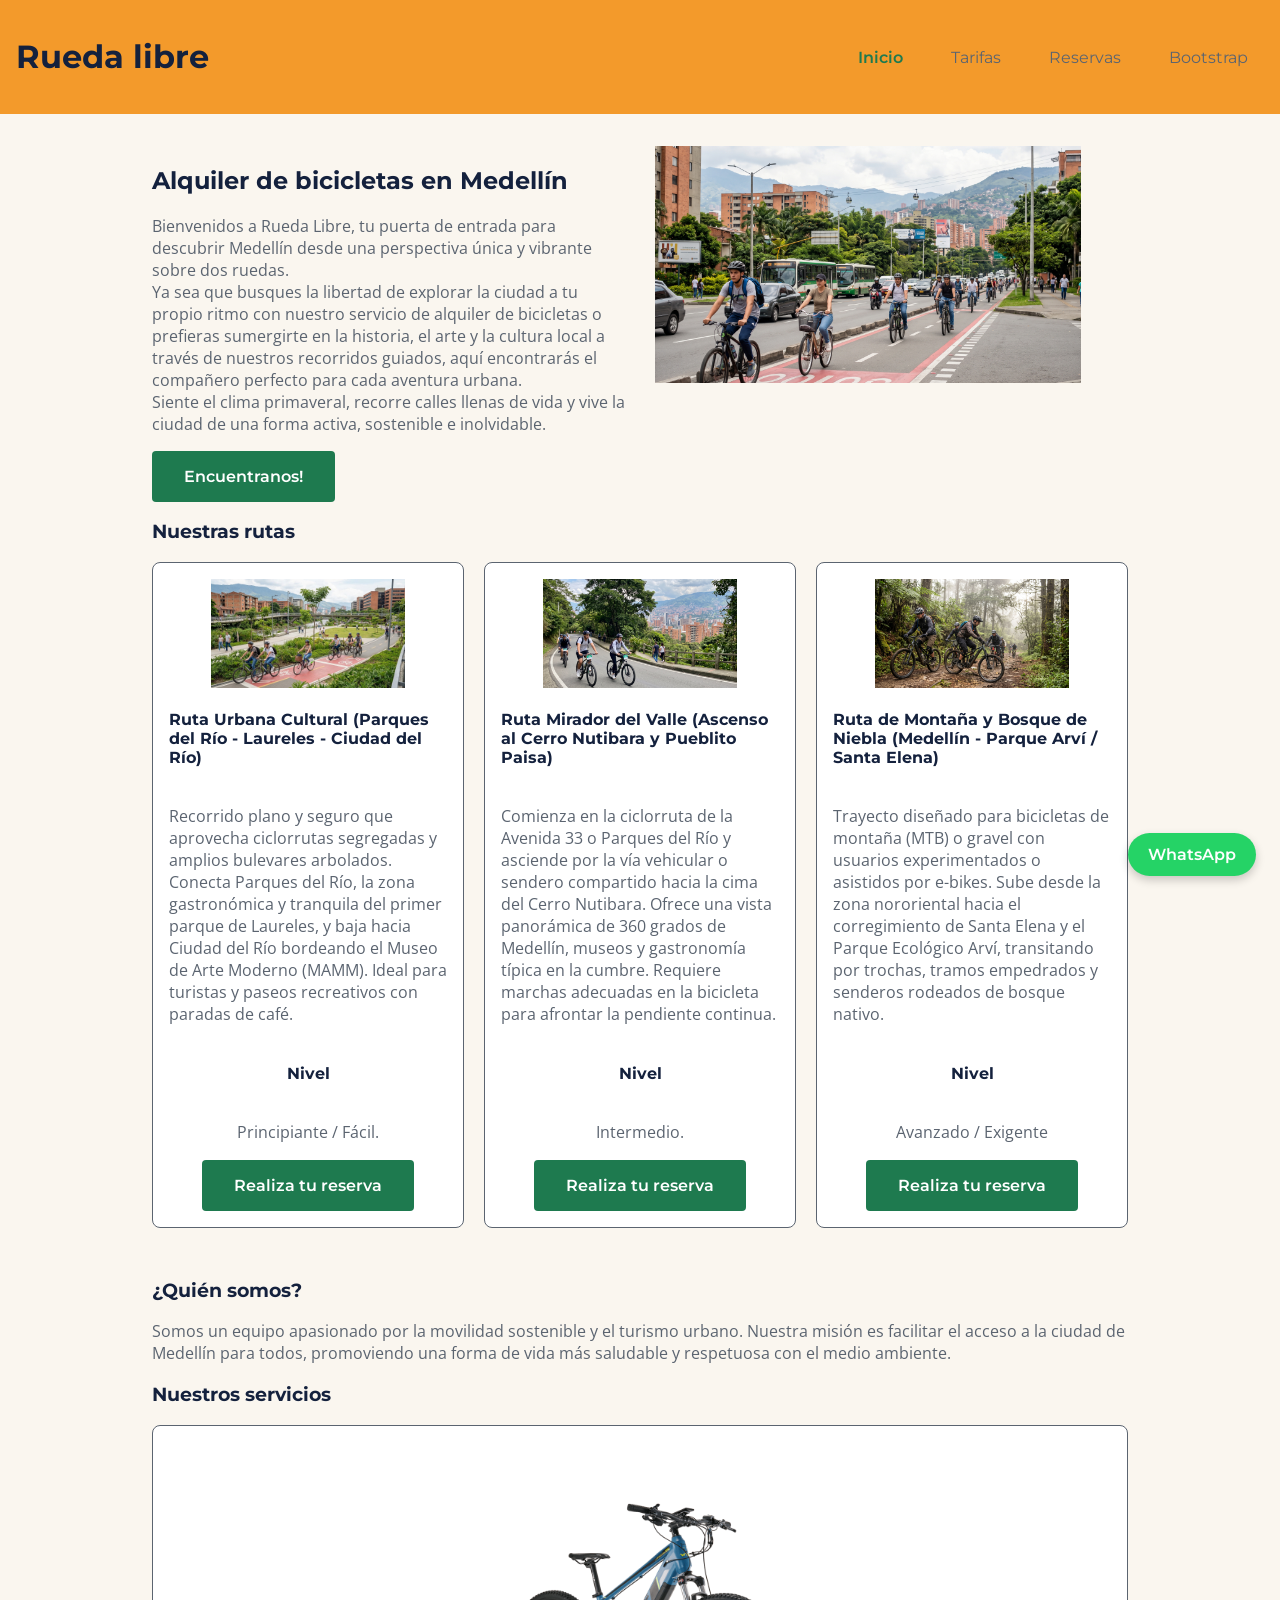
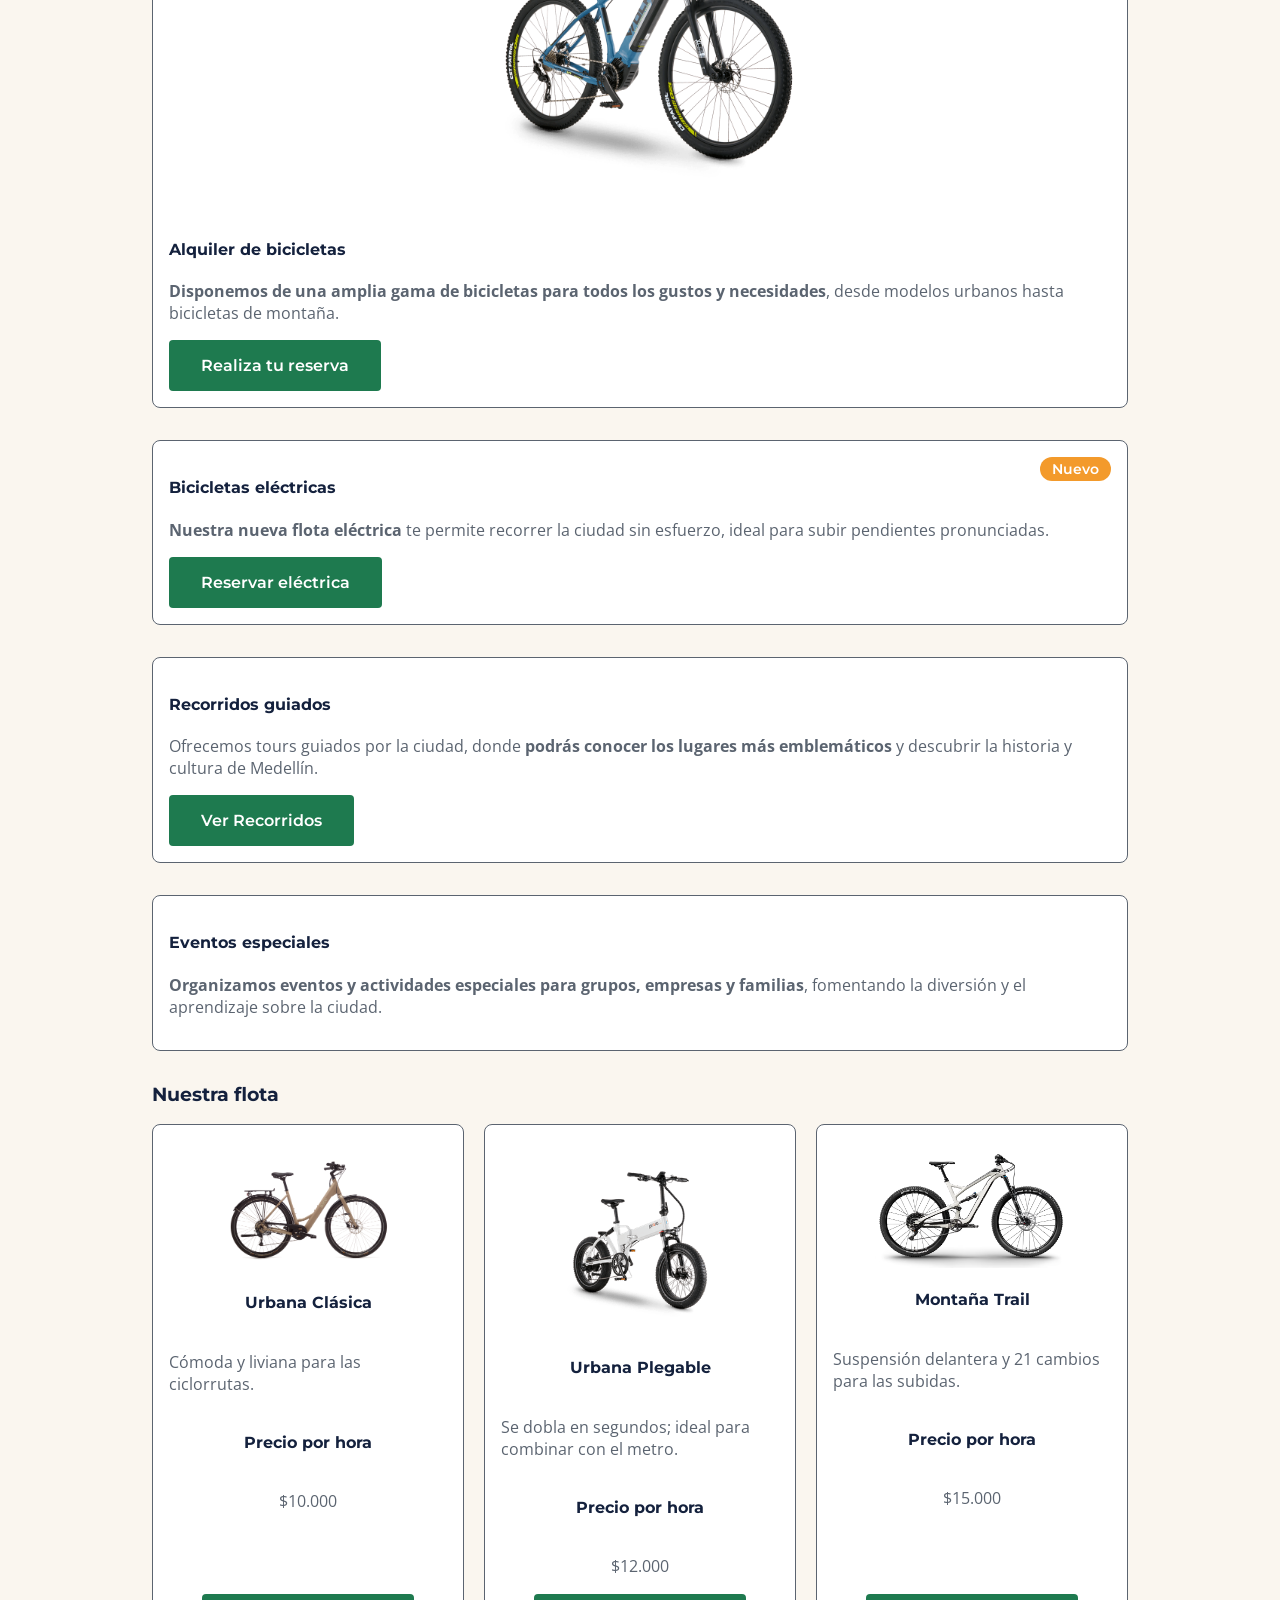
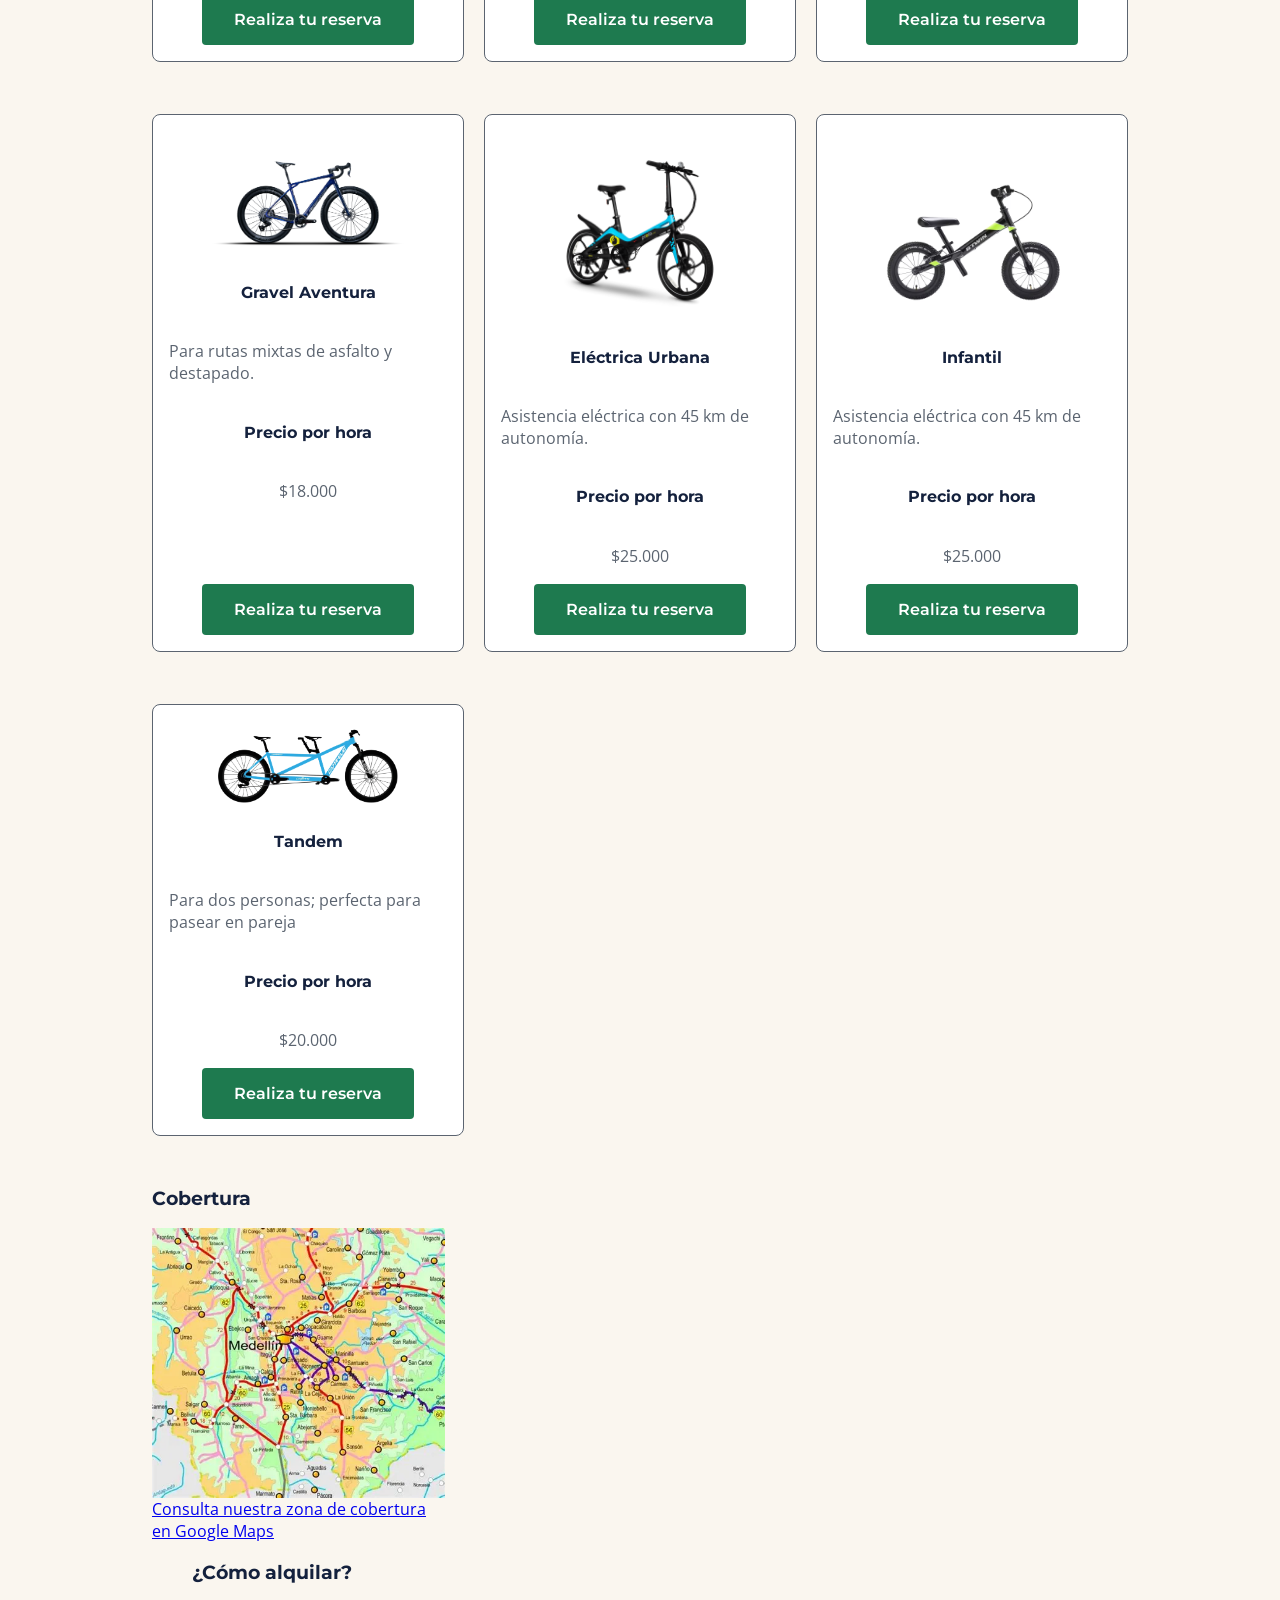
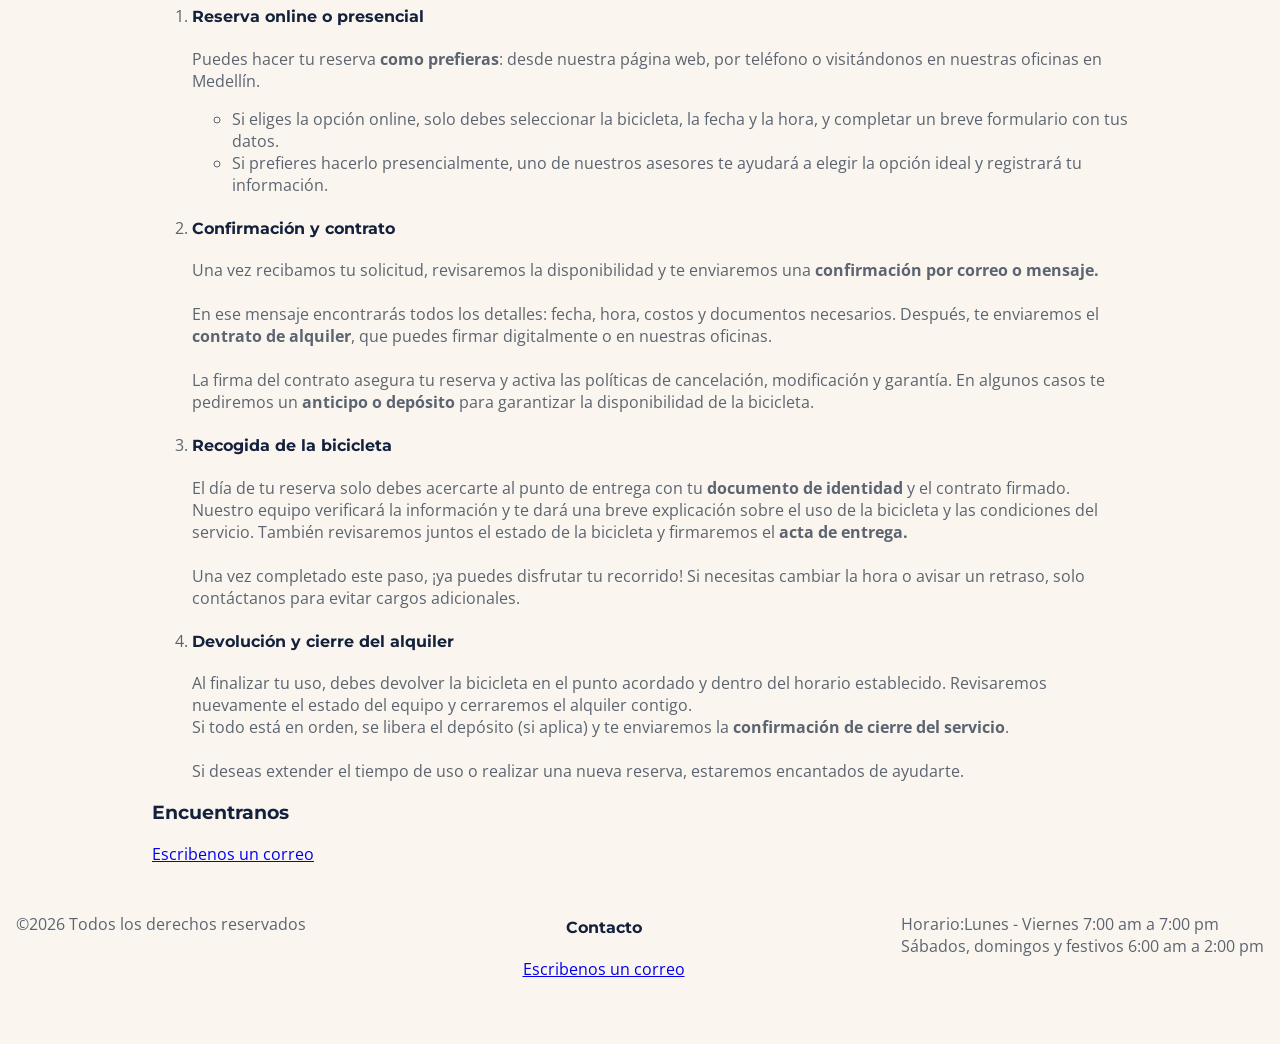
==== commit d044e255: "feat(repo):Se creó sección por qué rueda libre, y una franja final con texto y un enlace destacado |" ====
--- a/index.html
+++ b/index.html
@@ -21,6 +21,7 @@
                 <li><a href="index.html" class="activo">Inicio</a></li>
                 <li><a href=".\paginas\tarifas.html">Tarifas</a></li>
                 <li><a href=".\paginas\reservas.html">Reservas</a></li>
+                <li><a href=".\pruebas\catalogo-bootstrap.html">Bootstrap</a></li>
             </ul>
         </nav>
         
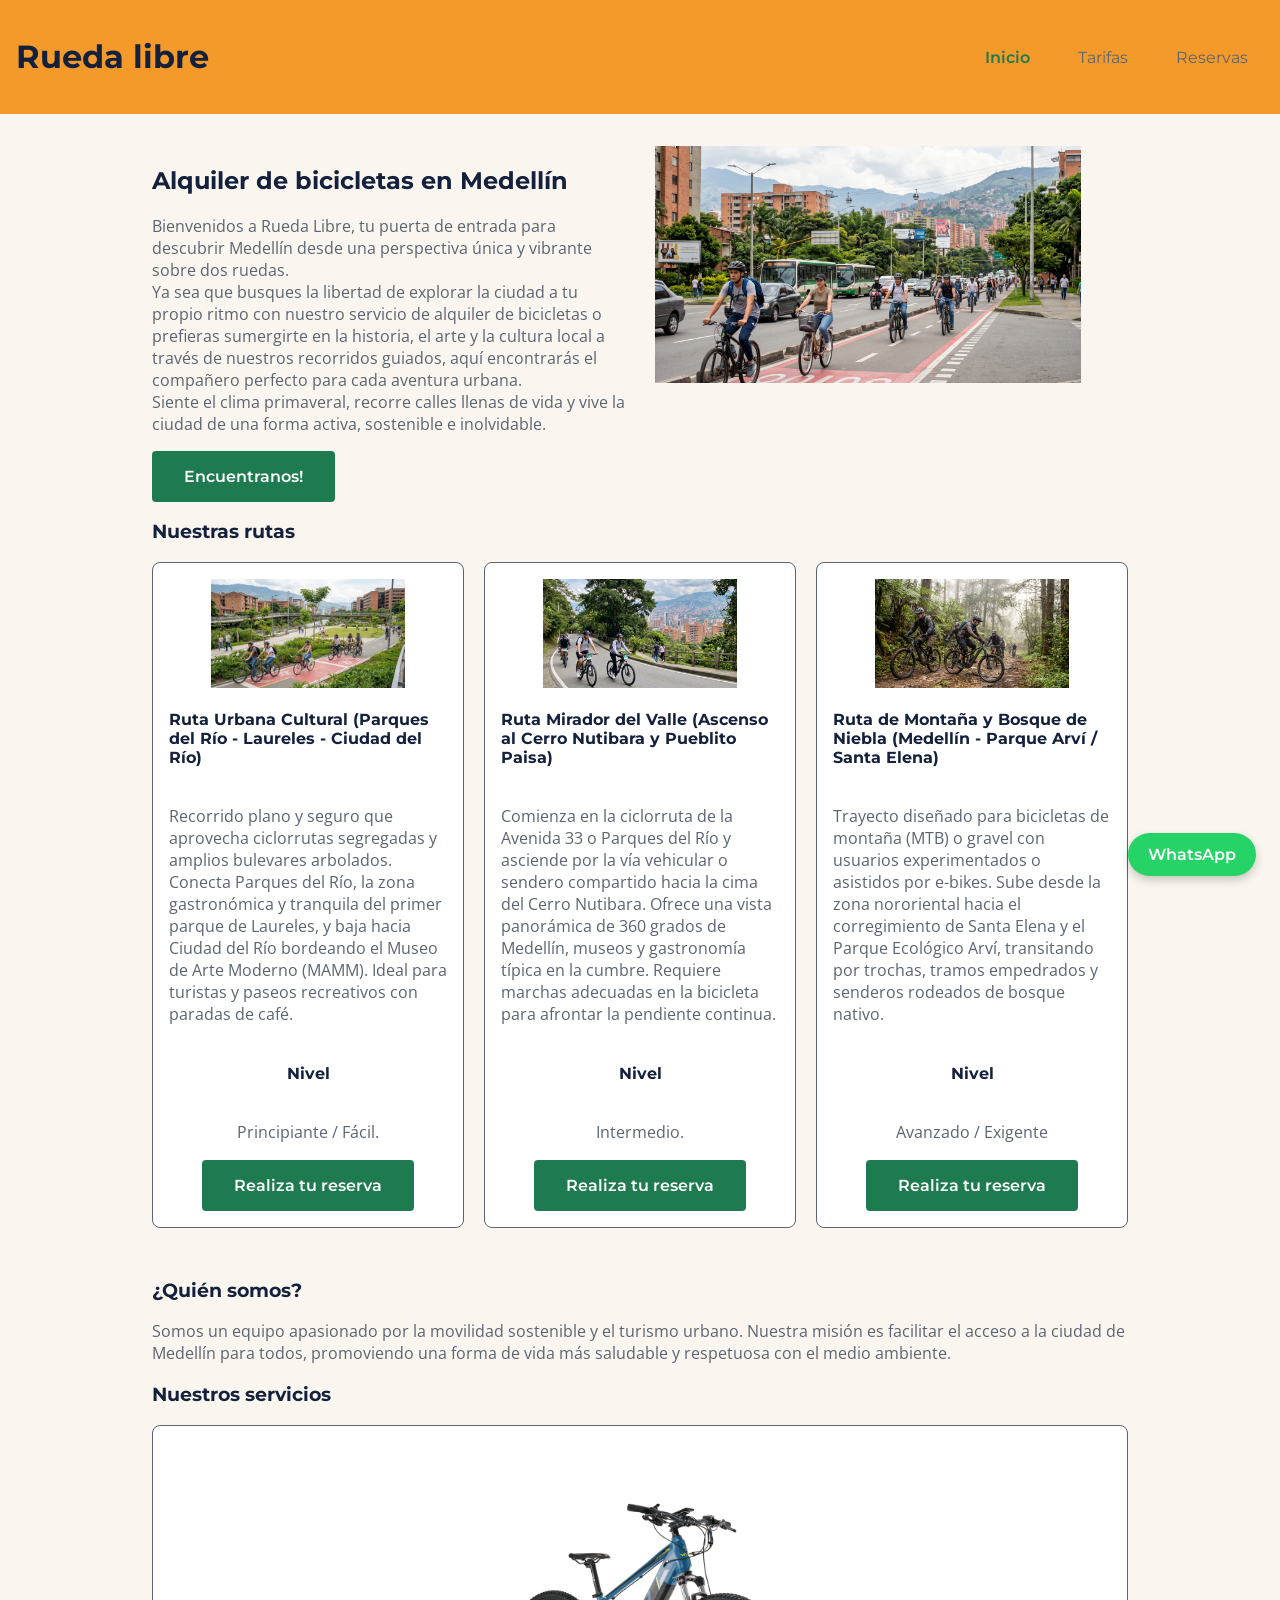
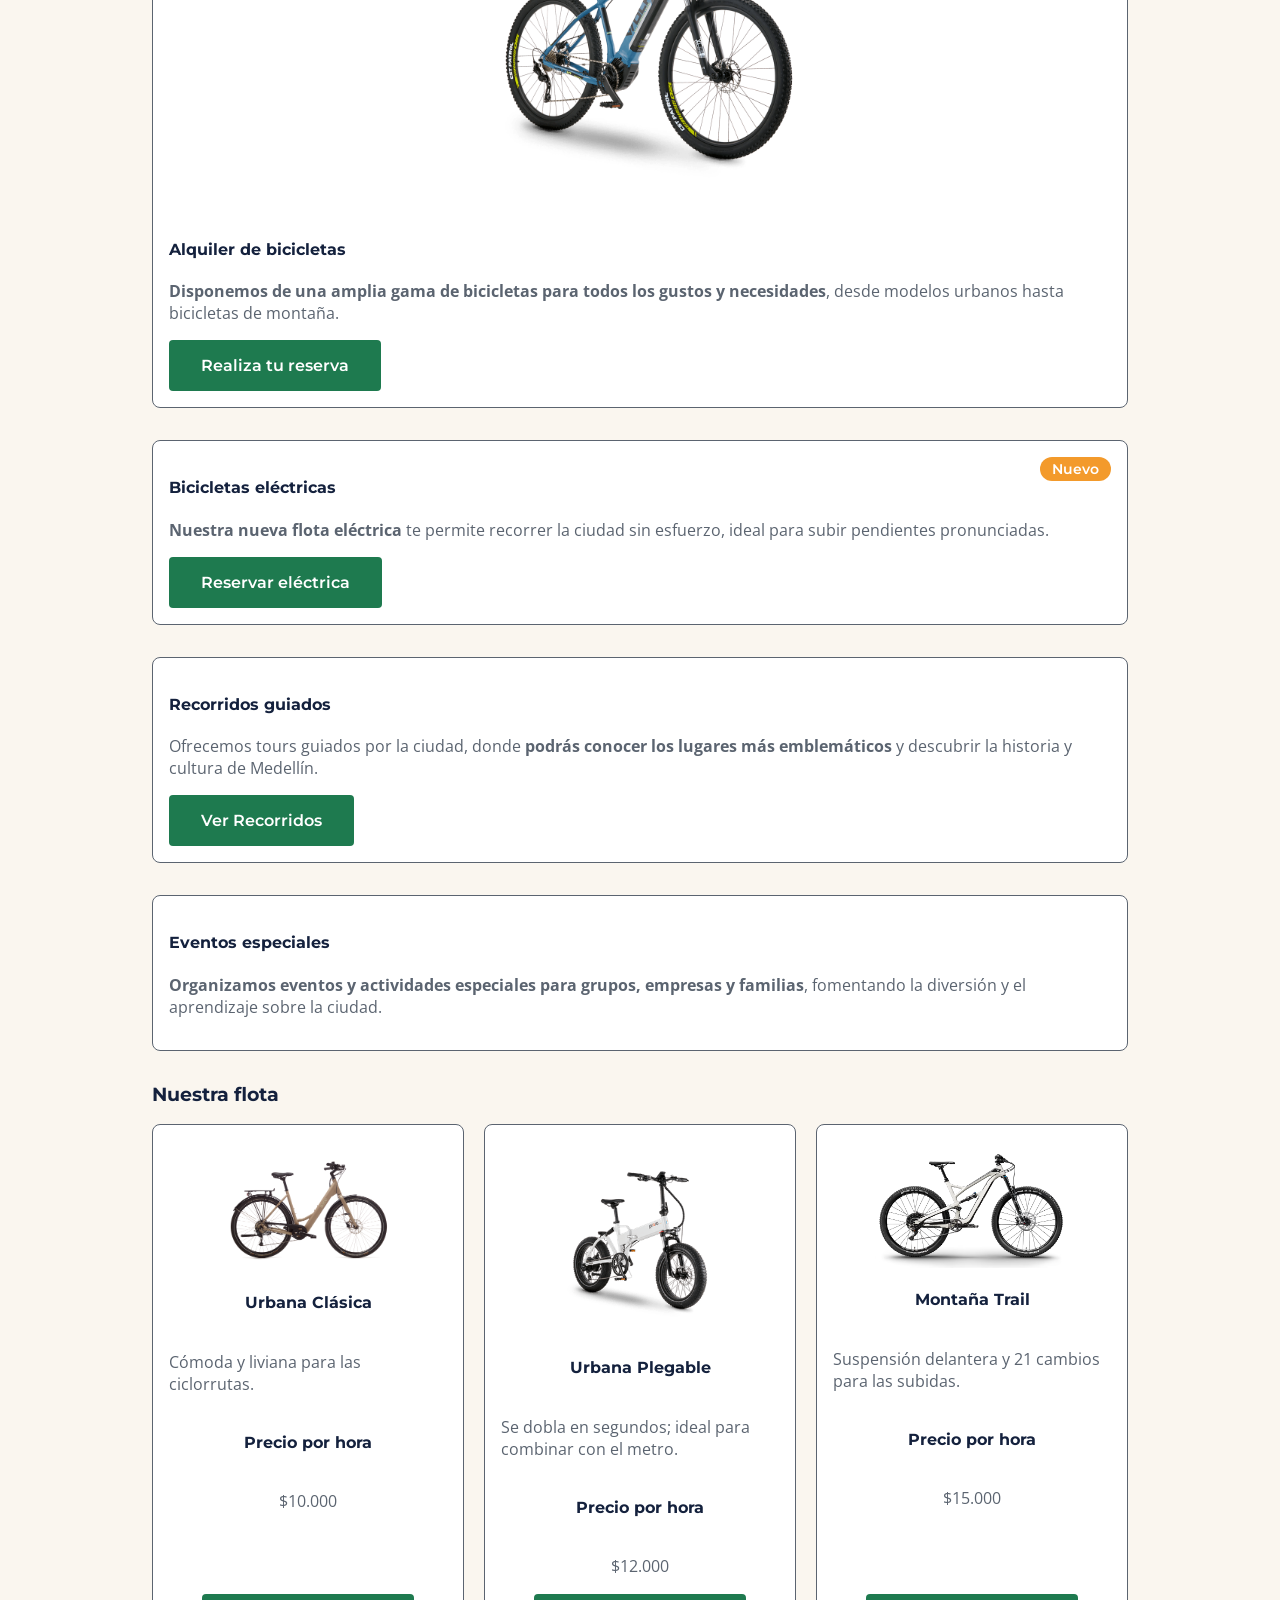
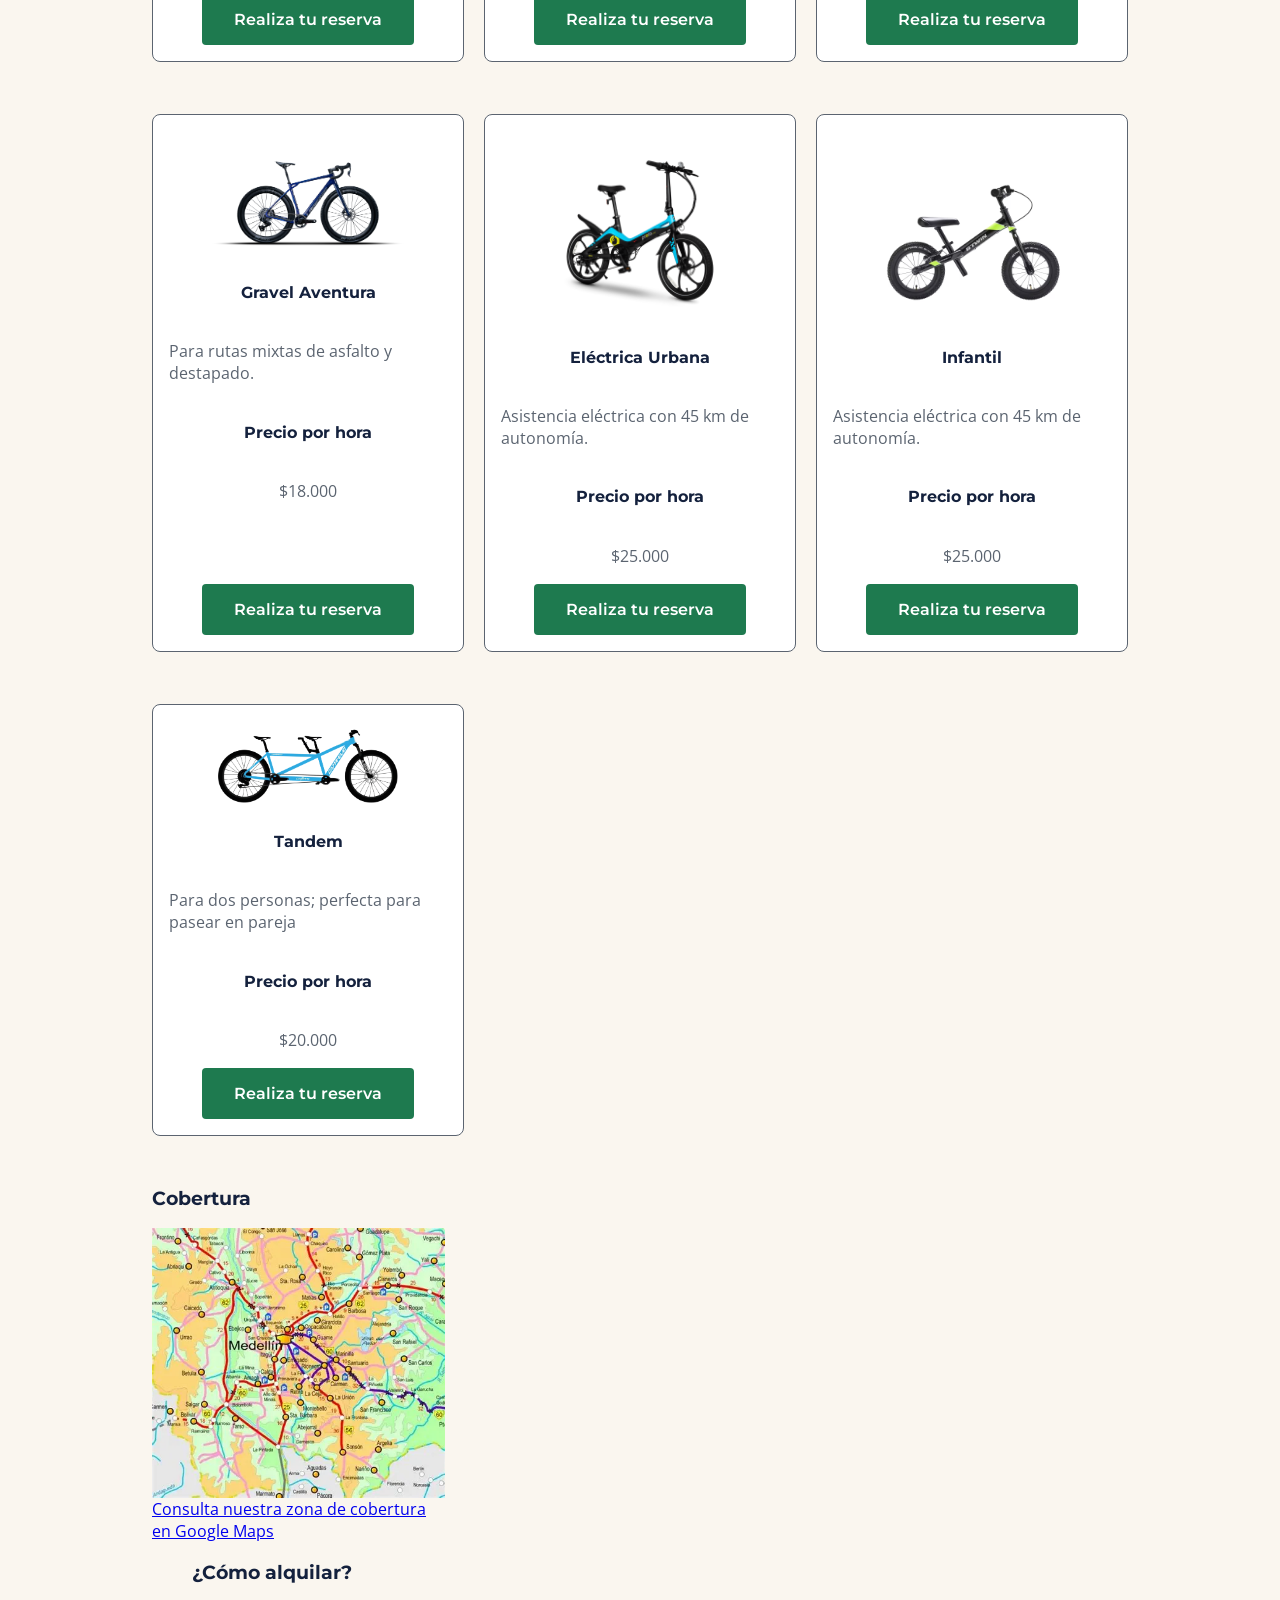
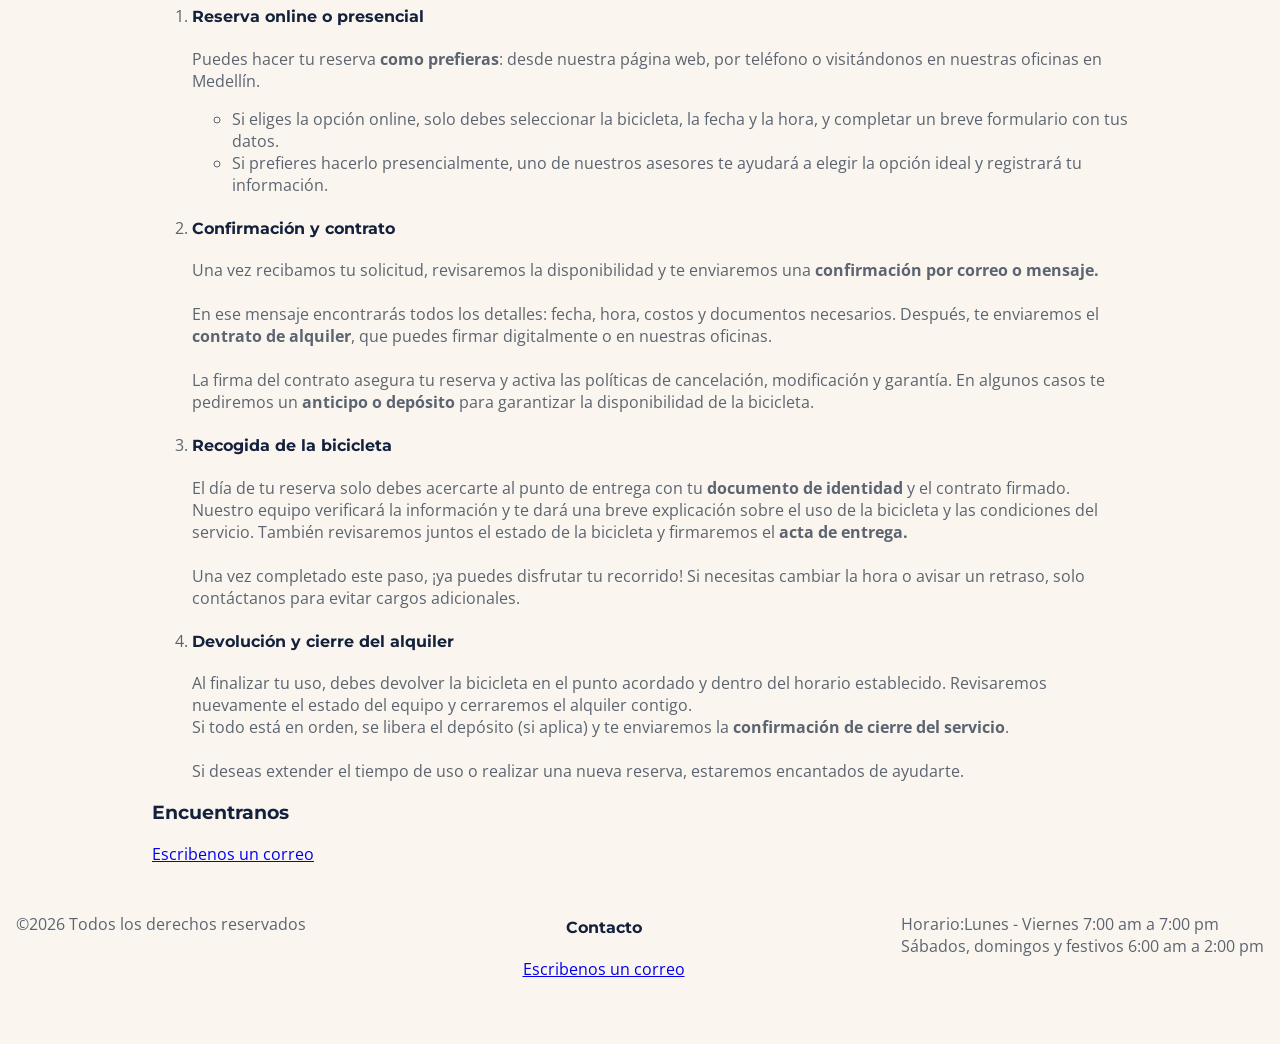
==== commit 82c91954: "feat(repo): se quitó sección de bootstrap del menú inicio" ====
--- a/index.html
+++ b/index.html
@@ -21,7 +21,7 @@
                 <li><a href="index.html" class="activo">Inicio</a></li>
                 <li><a href=".\paginas\tarifas.html">Tarifas</a></li>
                 <li><a href=".\paginas\reservas.html">Reservas</a></li>
-                <li><a href=".\pruebas\catalogo-bootstrap.html">Bootstrap</a></li>
+                
             </ul>
         </nav>
         
